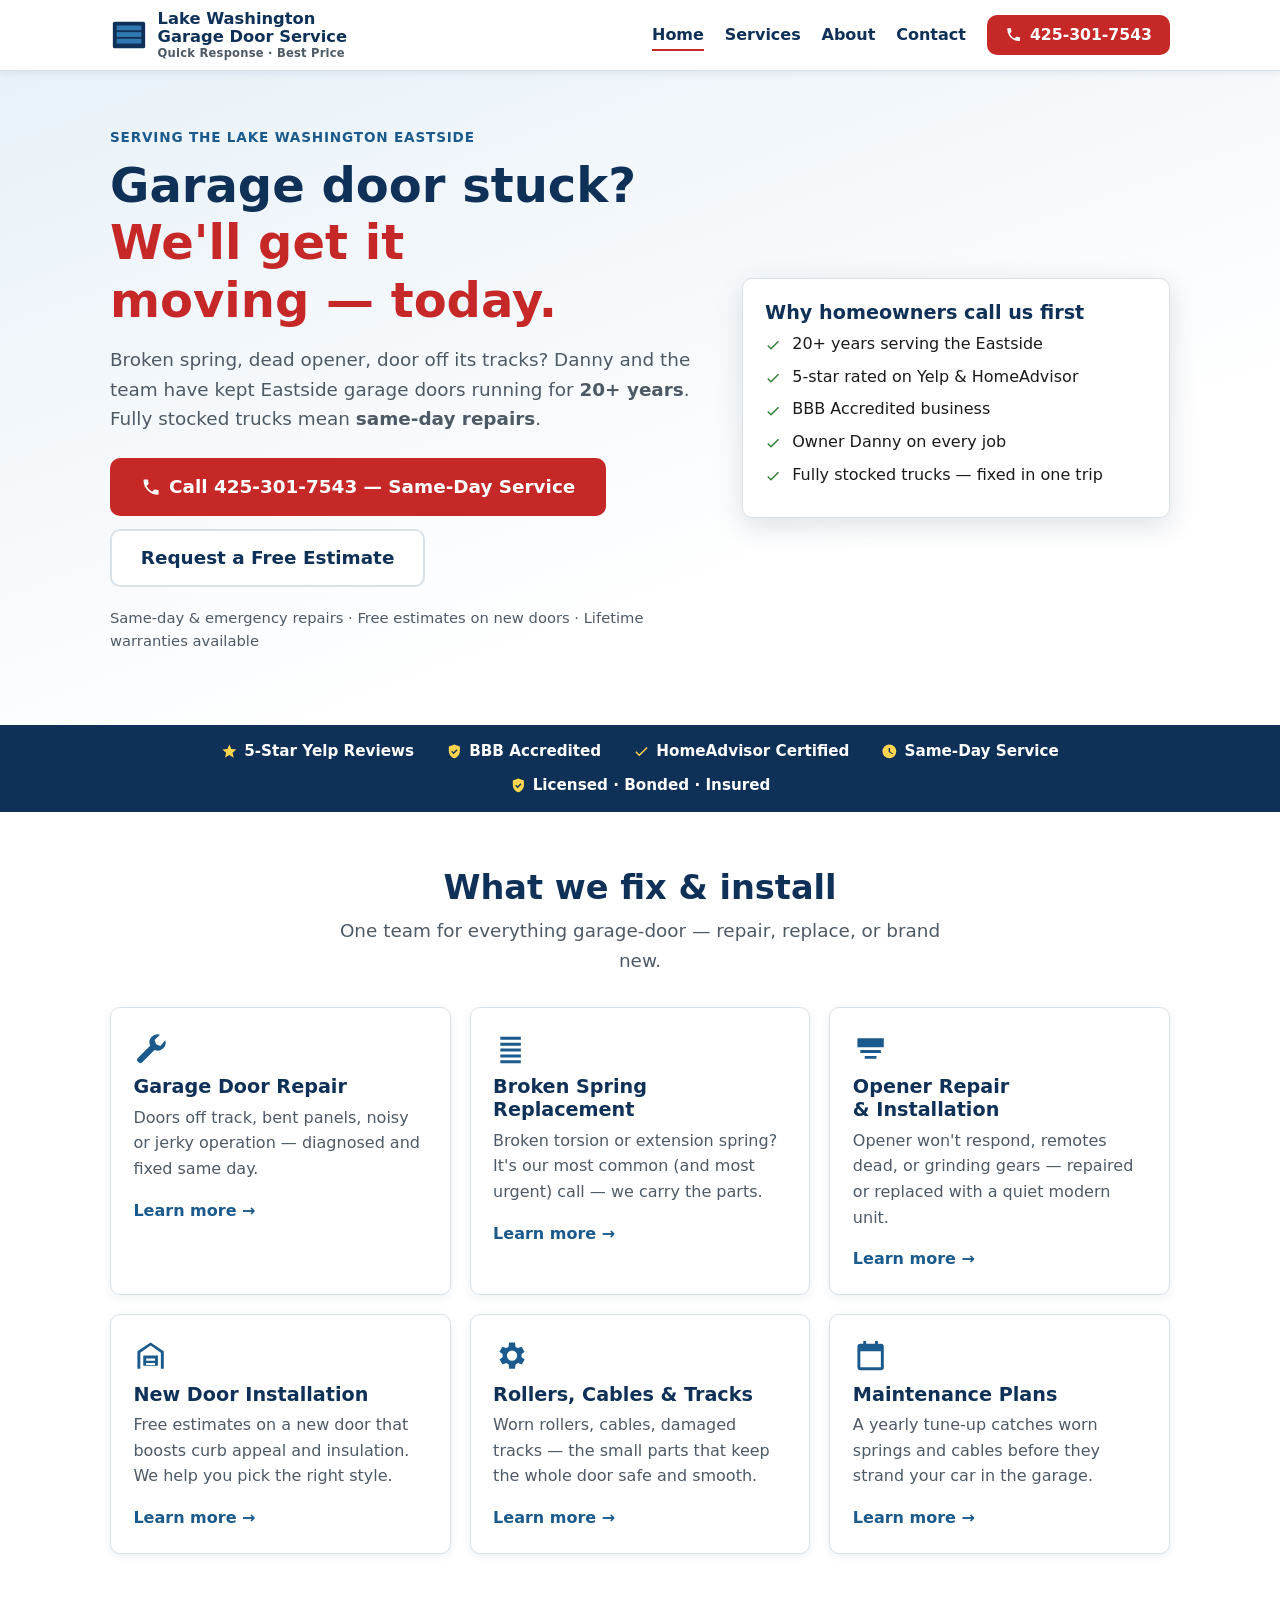
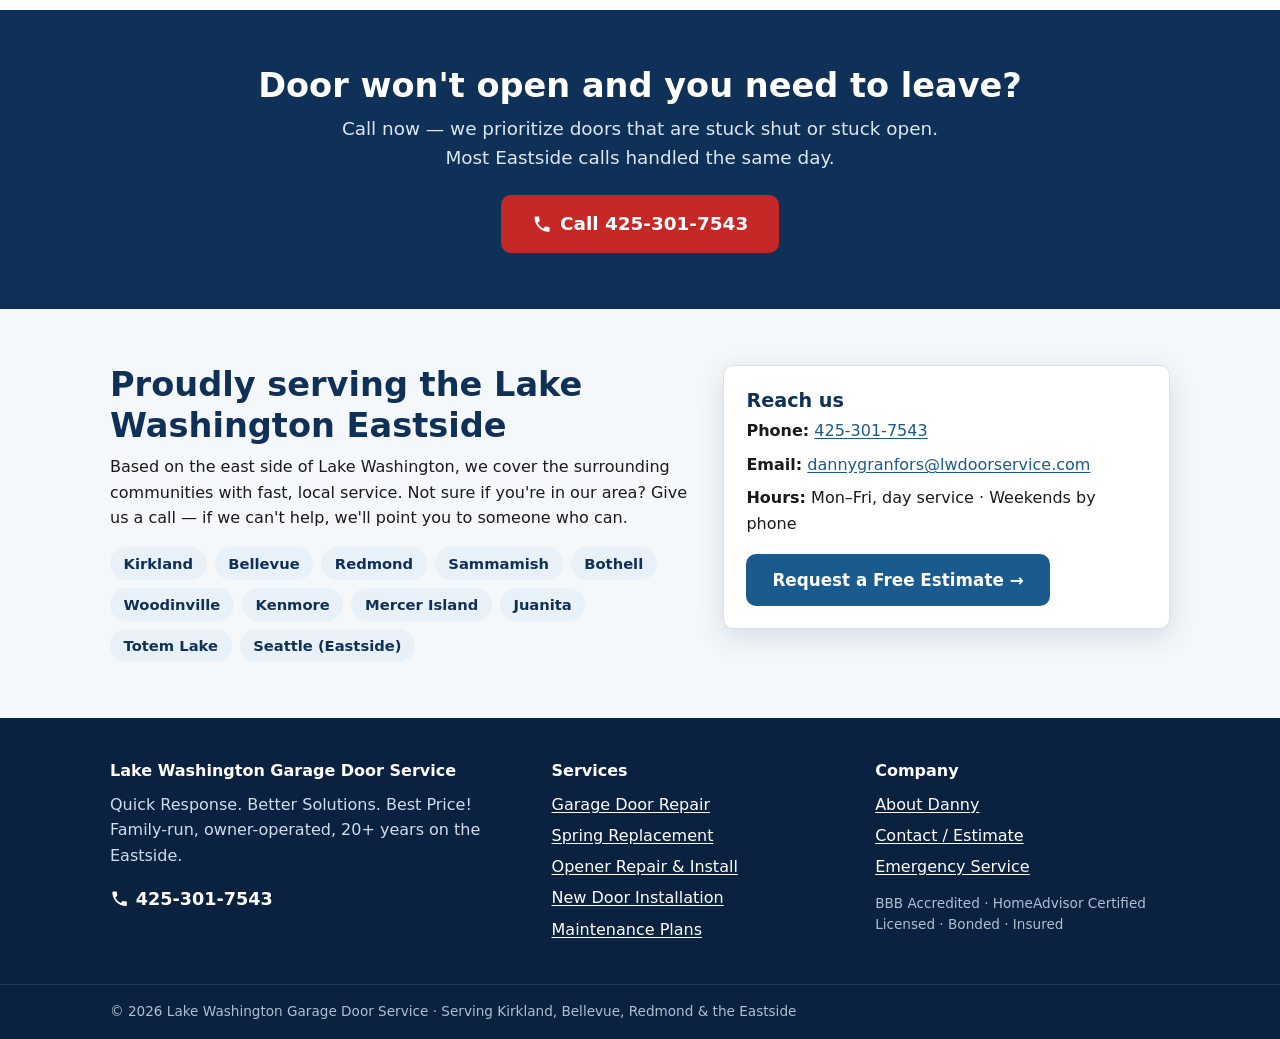
==== index.html @ 91d91abb "Initial site: rebuild of lwdoorservice scaffold on web best practices Co-Authored-By: Claude Sonnet " ====
<!DOCTYPE html>
<html lang="en">
<head>
<meta charset="utf-8">
<meta name="viewport" content="width=device-width, initial-scale=1">
<title>Garage Door Repair &amp; Installation — Eastside WA | Lake Washington Garage Door Service</title>
<meta name="description" content="Same-day garage door repair, spring replacement, opener service and new-door installation across the Lake Washington Eastside. 20+ years, 5-star rated. Call 425-301-7543.">
<link rel="canonical" href="https://lwdoorservice.com/">
<meta property="og:type" content="website">
<meta property="og:site_name" content="Lake Washington Garage Door Service">
<meta property="og:title" content="Garage Door Repair &amp; Installation — Eastside WA | Lake Washington Garage Door Service">
<meta property="og:description" content="Same-day garage door repair, spring replacement, opener service and new-door installation across the Lake Washington Eastside. 20+ years, 5-star rated. Call 425-301-7543.">
<meta property="og:url" content="https://lwdoorservice.com/">
<meta name="theme-color" content="#0f3057">
<link rel="icon" href="favicon.svg" type="image/svg+xml">
<link rel="stylesheet" href="styles.css">
<link rel="stylesheet" href="print.css" media="print">
<script type="application/ld+json">
{
  "@context": "https://schema.org",
  "@type": "GarageDoorService",
  "name": "Lake Washington Garage Door Service",
  "telephone": "+14253017543",
  "email": "dannygranfors@lwdoorservice.com",
  "url": "https://lwdoorservice.com/",
  "image": "https://lwdoorservice.com/og-image.png",
  "priceRange": "$$",
  "slogan": "Quick Response. Better Solutions. Best Price!",
  "areaServed": [{"@type":"City","name":"Kirkland"},{"@type":"City","name":"Bellevue"},{"@type":"City","name":"Redmond"},{"@type":"City","name":"Sammamish"},{"@type":"City","name":"Bothell"},{"@type":"City","name":"Woodinville"},{"@type":"City","name":"Kenmore"},{"@type":"City","name":"Mercer Island"},{"@type":"City","name":"Seattle"}]
}
</script>
</head>
<body>
<a class="skip" href="#main">Skip to content</a>
<header class="site-header">
  <div class="header-inner">
    <a class="brand" href="index.html" aria-label="Lake Washington Garage Door Service — home">
      <svg class="mark" viewBox="0 0 40 40" aria-hidden="true"><rect x="3" y="6" width="34" height="28" rx="2" fill="#0f3057"/><rect x="7" y="10" width="26" height="5" fill="#2f78b0"/><rect x="7" y="17" width="26" height="5" fill="#2f78b0"/><rect x="7" y="24" width="26" height="5" fill="#2f78b0"/></svg>
      <span class="brand-text">Lake Washington<br>Garage Door Service<small>Quick Response · Best Price</small></span>
    </a>
    <button class="nav-toggle" type="button" aria-expanded="false" aria-controls="nav">Menu</button>
    <nav class="nav" id="nav" aria-label="Main">
      <ul>
        <li><a href="index.html" aria-current="page">Home</a></li>
        <li><a href="services.html">Services</a></li>
        <li><a href="about.html">About</a></li>
        <li><a href="contact.html">Contact</a></li>
      </ul>
      <a class="btn btn-emergency header-call" href="tel:+14253017543"><svg class="icon" aria-hidden="true" focusable="false"><use href="icons.svg#phone"/></svg><span>425-301-7543</span></a>
    </nav>
  </div>
</header>
<main id="main">
<section class="hero">
  <div class="wrap hero-grid">
    <div>
      <p class="eyebrow">Serving the Lake Washington Eastside</p>
      <h1>Garage door stuck? <span>We'll get it moving — today.</span></h1>
      <p class="lead">Broken spring, dead opener, door off its tracks? Danny and the team have kept Eastside garage doors running for <strong>20+ years</strong>. Fully stocked trucks mean <strong>same-day repairs</strong>.</p>
      <div class="hero-cta">
        <a class="btn btn-emergency btn-lg" href="tel:+14253017543"><svg class="icon" aria-hidden="true" focusable="false"><use href="icons.svg#phone"/></svg> Call 425-301-7543 — Same-Day Service</a>
        <a class="btn btn-ghost btn-lg" href="contact.html">Request a Free Estimate</a>
      </div>
      <p class="hero-note">Same-day &amp; emergency repairs · Free estimates on new doors · Lifetime warranties available</p>
    </div>
    <aside class="hero-card" aria-labelledby="why">
      <h2 id="why" class="h3">Why homeowners call us first</h2>
      <ul class="checks">
        <li>20+ years serving the Eastside</li>
        <li>5-star rated on Yelp &amp; HomeAdvisor</li>
        <li>BBB Accredited business</li>
        <li>Owner Danny on every job</li>
        <li>Fully stocked trucks — fixed in one trip</li>
      </ul>
    </aside>
  </div>
</section>

<div class="trust">
  <ul class="wrap trust-inner">
    <li><svg class="icon" aria-hidden="true" focusable="false"><use href="icons.svg#star"/></svg> 5-Star Yelp Reviews</li>
    <li><svg class="icon" aria-hidden="true" focusable="false"><use href="icons.svg#shield"/></svg> BBB Accredited</li>
    <li><svg class="icon" aria-hidden="true" focusable="false"><use href="icons.svg#check"/></svg> HomeAdvisor Certified</li>
    <li><svg class="icon" aria-hidden="true" focusable="false"><use href="icons.svg#clock"/></svg> Same-Day Service</li>
    <li><svg class="icon" aria-hidden="true" focusable="false"><use href="icons.svg#shield"/></svg> Licensed · Bonded · Insured</li>
  </ul>
</div>

<section aria-labelledby="svc-h">
  <div class="wrap">
    <div class="section-head center">
      <h2 id="svc-h">What we fix &amp; install</h2>
      <p class="lead">One team for everything garage-door — repair, replace, or brand new.</p>
    </div>
    <ul class="grid grid-3 plain">
      <li class="card">
        <span class="ic-lg"><svg class="icon icon-lg" aria-hidden="true" focusable="false"><use href="icons.svg#wrench"/></svg></span>
        <h3>Garage Door Repair</h3>
        <p>Doors off track, bent panels, noisy or jerky operation — diagnosed and fixed same day.</p>
        <a class="more" href="services.html#repair">Learn more<span class="sr-only"> about Garage Door Repair</span> →</a>
      </li>
      <li class="card">
        <span class="ic-lg"><svg class="icon icon-lg" aria-hidden="true" focusable="false"><use href="icons.svg#spring"/></svg></span>
        <h3>Broken Spring Replacement</h3>
        <p>Broken torsion or extension spring? It's our most common (and most urgent) call — we carry the parts.</p>
        <a class="more" href="services.html#spring">Learn more<span class="sr-only"> about Broken Spring Replacement</span> →</a>
      </li>
      <li class="card">
        <span class="ic-lg"><svg class="icon icon-lg" aria-hidden="true" focusable="false"><use href="icons.svg#opener"/></svg></span>
        <h3>Opener Repair &amp; Installation</h3>
        <p>Opener won't respond, remotes dead, or grinding gears — repaired or replaced with a quiet modern unit.</p>
        <a class="more" href="services.html#opener">Learn more<span class="sr-only"> about Opener Repair and Installation</span> →</a>
      </li>
      <li class="card">
        <span class="ic-lg"><svg class="icon icon-lg" aria-hidden="true" focusable="false"><use href="icons.svg#door"/></svg></span>
        <h3>New Door Installation</h3>
        <p>Free estimates on a new door that boosts curb appeal and insulation. We help you pick the right style.</p>
        <a class="more" href="services.html#install">Learn more<span class="sr-only"> about New Door Installation</span> →</a>
      </li>
      <li class="card">
        <span class="ic-lg"><svg class="icon icon-lg" aria-hidden="true" focusable="false"><use href="icons.svg#gear"/></svg></span>
        <h3>Rollers, Cables &amp; Tracks</h3>
        <p>Worn rollers, cables, damaged tracks — the small parts that keep the whole door safe and smooth.</p>
        <a class="more" href="services.html#parts">Learn more<span class="sr-only"> about Rollers, Cables and Tracks</span> →</a>
      </li>
      <li class="card">
        <span class="ic-lg"><svg class="icon icon-lg" aria-hidden="true" focusable="false"><use href="icons.svg#calendar"/></svg></span>
        <h3>Maintenance Plans</h3>
        <p>A yearly tune-up catches worn springs and cables before they strand your car in the garage.</p>
        <a class="more" href="services.html#maintenance">Learn more<span class="sr-only"> about Maintenance Plans</span> →</a>
      </li>
    </ul>
  </div>
</section>

<section class="cta-band">
  <div class="wrap">
    <h2>Door won't open and you need to leave?</h2>
    <p class="lead">Call now — we prioritize doors that are stuck shut or stuck open. Most Eastside calls handled the same day.</p>
    <a class="btn btn-emergency btn-lg" href="tel:+14253017543"><svg class="icon" aria-hidden="true" focusable="false"><use href="icons.svg#phone"/></svg> Call 425-301-7543</a>
  </div>
</section>

<section class="section-alt" aria-labelledby="area-h">
  <div class="wrap split">
    <div>
      <h2 id="area-h">Proudly serving the Lake Washington Eastside</h2>
      <p>Based on the east side of Lake Washington, we cover the surrounding communities with fast, local service. Not sure if you're in our area? Give us a call — if we can't help, we'll point you to someone who can.</p>
      <ul class="area-list"><li>Kirkland</li><li>Bellevue</li><li>Redmond</li><li>Sammamish</li><li>Bothell</li><li>Woodinville</li><li>Kenmore</li><li>Mercer Island</li><li>Juanita</li><li>Totem Lake</li><li>Seattle (Eastside)</li></ul>
    </div>
    <aside class="hero-card" aria-labelledby="reach">
      <h2 id="reach" class="h3">Reach us</h2>
      <p><strong>Phone:</strong> <a href="tel:+14253017543">425-301-7543</a></p>
      <p><strong>Email:</strong> <a href="mailto:dannygranfors@lwdoorservice.com">dannygranfors@lwdoorservice.com</a></p>
      <p><strong>Hours:</strong> Mon–Fri, day service · Weekends by phone</p>
      <a class="btn btn-primary" href="contact.html">Request a Free Estimate →</a>
    </aside>
  </div>
</section>
</main>
<footer class="site-footer">
  <div class="wrap footer-grid">
    <div>
      <p class="footer-title">Lake Washington Garage Door Service</p>
      <p>Quick Response. Better Solutions. Best Price!<br>Family-run, owner-operated, 20+ years on the Eastside.</p>
      <p><a class="footer-phone" href="tel:+14253017543"><svg class="icon" aria-hidden="true" focusable="false"><use href="icons.svg#phone"/></svg> 425-301-7543</a></p>
    </div>
    <nav aria-label="Services">
      <p class="footer-title">Services</p>
      <ul>
        <li><a href="services.html#repair">Garage Door Repair</a></li>
        <li><a href="services.html#spring">Spring Replacement</a></li>
        <li><a href="services.html#opener">Opener Repair &amp; Install</a></li>
        <li><a href="services.html#install">New Door Installation</a></li>
        <li><a href="services.html#maintenance">Maintenance Plans</a></li>
      </ul>
    </nav>
    <nav aria-label="Company">
      <p class="footer-title">Company</p>
      <ul>
        <li><a href="about.html">About Danny</a></li>
        <li><a href="contact.html">Contact / Estimate</a></li>
        <li><a href="tel:+14253017543">Emergency Service</a></li>
      </ul>
      <p class="fine">BBB Accredited · HomeAdvisor Certified<br>Licensed · Bonded · Insured</p>
    </nav>
  </div>
  <div class="footer-bottom">
    <div class="wrap">© 2026 Lake Washington Garage Door Service · Serving Kirkland, Bellevue, Redmond &amp; the Eastside</div>
  </div>
</footer>
<script src="nav.js" defer></script>
</body>
</html>
---- styles.css ----
/* Lake Washington Garage Door Service — hand-written, mobile-first, no build step.
   Palette contrast checked against WCAG AA. Tokens first; components below. */

:root {
  --navy: #0f3057;
  --blue: #1b5a8c;
  --blue-light: #e8f1f8;
  --red: #c62828;
  --red-dark: #9f1f1f;
  --ink: #1a1a1a;
  --muted: #4d5a66;
  --line: #d9e1e8;
  --bg: #fff;
  --bg-alt: #f4f8fb;
  --radius: 10px;
  --shadow: 0 2px 8px rgb(15 48 87 / .08);
  --shadow-lg: 0 8px 28px rgb(15 48 87 / .14);
  --wrap: 1100px;
  --gap: clamp(1rem, 3vw, 2rem);
}

*, *::before, *::after { box-sizing: border-box; }
* { margin: 0; }
html { scroll-behavior: smooth; scroll-padding-top: 5rem; -webkit-text-size-adjust: 100%; }
@media (prefers-reduced-motion: reduce) { html { scroll-behavior: auto; } * { transition: none !important; } }

body {
  font-family: system-ui, -apple-system, "Segoe UI", Roboto, Helvetica, Arial, sans-serif;
  color: var(--ink); background: var(--bg); line-height: 1.6;
  -webkit-font-smoothing: antialiased; text-rendering: optimizeLegibility;
}
img, svg { max-width: 100%; display: block; }
ul, ol { padding: 0; }

.wrap { max-width: var(--wrap); margin: 0 auto; padding: 0 20px; }
a { color: var(--blue); text-underline-offset: .15em; }
a:hover { color: var(--navy); }
:focus-visible { outline: 3px solid #f4b400; outline-offset: 2px; border-radius: 4px; }

h1, h2, h3 { line-height: 1.2; color: var(--navy); font-weight: 800; text-wrap: balance; }
h1 { font-size: clamp(1.9rem, 5vw, 3rem); }
h2 { font-size: clamp(1.5rem, 4vw, 2.1rem); margin-bottom: .5rem; }
h3, .h3 { font-size: 1.2rem; font-weight: 800; color: var(--navy); line-height: 1.2; margin-bottom: .4rem; }
p { margin-bottom: 1rem; }
section { padding: clamp(2.5rem, 6vw, 3.5rem) 0; }
.section-alt { background: var(--bg-alt); }
.center { text-align: center; }
.lead { font-size: 1.15rem; color: var(--muted); max-width: 40rem; }
.center .lead, .cta-band .lead { margin-inline: auto; }
.section-head { margin-bottom: 2rem; }
.fine { font-size: .85rem; color: var(--muted); }
.sr-only { position: absolute; width: 1px; height: 1px; overflow: hidden; clip: rect(0 0 0 0); white-space: nowrap; }
.skip { position: absolute; left: -999px; top: 0; background: var(--navy); color: #fff; padding: .7rem 1rem; z-index: 100; }
.skip:focus { left: 0; }

.icon { width: 1.1em; height: 1.1em; fill: currentColor; flex: none; }
.icon-h { display: inline-block; vertical-align: -.12em; margin-right: .4em; color: var(--blue); }
.icon-lg { width: 2.2rem; height: 2.2rem; color: var(--blue); }
.icon-xl { width: 4rem; height: 4rem; margin-inline: auto; color: #2e7d32; }
.ic-lg { display: block; margin-bottom: .6rem; }

/* Buttons */
.btn {
  display: inline-flex; align-items: center; justify-content: center; gap: .5rem;
  padding: .85rem 1.5rem; border-radius: var(--radius); border: 2px solid transparent;
  font: inherit; font-weight: 700; font-size: 1.05rem; line-height: 1.2; cursor: pointer;
  text-decoration: none; transition: transform .08s, box-shadow .15s, background-color .15s;
}
.btn:hover { transform: translateY(-1px); box-shadow: var(--shadow-lg); }
.btn-emergency { background: var(--red); color: #fff; }
.btn-emergency:hover { background: var(--red-dark); color: #fff; }
.btn-primary { background: var(--blue); color: #fff; }
.btn-primary:hover { background: var(--navy); color: #fff; }
.btn-ghost { background: #fff; color: var(--navy); border-color: var(--line); }
.btn-ghost:hover { border-color: var(--blue); color: var(--blue); }
.btn-lg { padding: 1rem 1.8rem; font-size: 1.15rem; }
.btn-block { width: 100%; }

/* Header */
.site-header { position: sticky; top: 0; z-index: 50; background: #fff; border-bottom: 1px solid var(--line); box-shadow: var(--shadow); }
.header-inner { display: flex; align-items: center; justify-content: space-between; gap: 1rem; padding: .6rem 20px; max-width: var(--wrap); margin: 0 auto; flex-wrap: wrap; }
.brand { display: flex; align-items: center; gap: .6rem; font-weight: 800; color: var(--navy); font-size: 1.02rem; line-height: 1.15; text-decoration: none; }
.brand .mark { width: 38px; height: 38px; flex: none; }
.brand small { display: block; font-size: .72rem; color: var(--muted); font-weight: 600; letter-spacing: .02em; }
.nav { display: flex; align-items: center; gap: 1.3rem; }
.nav ul { display: flex; gap: 1.3rem; list-style: none; }
.nav li a { color: var(--navy); font-weight: 600; text-decoration: none; padding: .3rem 0; border-bottom: 2px solid transparent; }
.nav li a:hover, .nav li a[aria-current="page"] { border-bottom-color: var(--red); }
.header-call { padding: .55rem 1rem; font-size: .98rem; }
.nav-toggle { display: none; }

@media (max-width: 820px) {
  .nav { width: 100%; flex-direction: column; align-items: stretch; gap: .6rem; padding-bottom: .8rem; }
  .nav ul { flex-direction: column; gap: 0; }
  .nav li a { display: block; padding: .7rem 0; border-bottom: 1px solid var(--line); }
  .js .nav-toggle { display: inline-block; background: #fff; border: 2px solid var(--line); border-radius: 8px; padding: .5rem .9rem; font: inherit; font-weight: 700; color: var(--navy); cursor: pointer; }
  .js .nav { display: none; }
  .js .nav.open { display: flex; }
}

/* Hero */
.hero { background: linear-gradient(160deg, var(--blue-light), #fff 70%); }
.hero-grid { display: grid; gap: var(--gap); align-items: center; }
@media (min-width: 860px) { .hero-grid { grid-template-columns: 1.4fr 1fr; } }
.eyebrow { color: var(--blue); font-weight: 700; text-transform: uppercase; letter-spacing: .06em; font-size: .85rem; margin-bottom: .5rem; }
.hero h1 span { display: block; color: var(--red); }
.hero .lead { margin: 1rem 0 1.5rem; }
.hero-cta { display: flex; flex-wrap: wrap; gap: .8rem; }
.hero-note { margin-top: 1.2rem; font-size: .92rem; color: var(--muted); }
.hero-card { background: #fff; border: 1px solid var(--line); border-radius: var(--radius); padding: 1.4rem; box-shadow: var(--shadow-lg); }
.hero-card p { margin-bottom: .5rem; }
.hero-card .btn { margin-top: .6rem; }
.checks, .ticks { list-style: none; }
.checks li, .ticks li { position: relative; padding-left: 1.7rem; margin-bottom: .45rem; }
.checks li::before, .ticks li::before { content: ""; position: absolute; left: 0; top: .4em; width: 1em; height: 1em; background: #2e7d32; -webkit-mask: url("data:image/svg+xml,%3Csvg xmlns='http://www.w3.org/2000/svg' viewBox='0 0 24 24'%3E%3Cpath d='M9 16.2 4.8 12l-1.4 1.4L9 19 21 7l-1.4-1.4z'/%3E%3C/svg%3E") center/contain no-repeat; mask: url("data:image/svg+xml,%3Csvg xmlns='http://www.w3.org/2000/svg' viewBox='0 0 24 24'%3E%3Cpath d='M9 16.2 4.8 12l-1.4 1.4L9 19 21 7l-1.4-1.4z'/%3E%3C/svg%3E") center/contain no-repeat; }

/* Trust strip */
.trust { background: var(--navy); color: #fff; }
.trust-inner { list-style: none; display: flex; flex-wrap: wrap; justify-content: center; gap: .6rem 2rem; padding-block: .9rem; font-weight: 600; font-size: .95rem; }
.trust-inner li { display: inline-flex; align-items: center; gap: .4rem; }
.trust .icon { color: #ffd54f; }

/* Grids & cards */
.plain { list-style: none; }
.grid { display: grid; gap: 1.2rem; }
@media (min-width: 640px) { .grid-3 { grid-template-columns: repeat(2, 1fr); } }
@media (min-width: 960px) { .grid-3 { grid-template-columns: repeat(3, 1fr); } }
.card { background: #fff; border: 1px solid var(--line); border-radius: var(--radius); padding: 1.4rem; box-shadow: var(--shadow); }
.card p { color: var(--muted); }
.card .more { font-weight: 700; text-decoration: none; }
.card .more:hover { text-decoration: underline; }
.stack { margin-bottom: 1rem; }
.big-phone { font-size: 1.6rem; font-weight: 800; margin: .2rem 0 .6rem; }
.split { display: grid; gap: var(--gap); }
@media (min-width: 860px) { .split { grid-template-columns: 1.3fr 1fr; align-items: start; } }

.cta-band { background: var(--navy); color: #fff; text-align: center; }
.cta-band h2 { color: #fff; }
.cta-band .lead { color: #dbe7f3; margin-bottom: 1.4rem; }

.area-list { list-style: none; display: flex; flex-wrap: wrap; gap: .5rem; margin-top: 1rem; }
.area-list.center { justify-content: center; }
.area-list li { background: var(--blue-light); color: var(--navy); border-radius: 999px; padding: .3rem .85rem; font-weight: 600; font-size: .92rem; }

/* Inner pages */
.page-head { background: var(--bg-alt); border-bottom: 1px solid var(--line); padding: 2rem 0; }
.breadcrumb { font-size: .9rem; color: var(--muted); margin-bottom: .6rem; }
.svc-block { padding: 2rem 0; border-bottom: 1px solid var(--line); }
.svc-block:first-child { padding-top: 0; }
.svc-block:last-child { border-bottom: 0; }
.svc-block .card { background: var(--bg-alt); }
.svc-block .card .btn { margin-top: .4rem; }
.thanks { padding-block: 5rem; }
.thanks p { margin-top: 1rem; }

/* Form */
.form-card { background: #fff; border: 1px solid var(--line); border-radius: var(--radius); padding: 1.4rem; box-shadow: var(--shadow-lg); }
.field { margin-bottom: 1rem; }
.field label { display: block; font-weight: 700; margin-bottom: .3rem; color: var(--navy); }
.field input, .field select, .field textarea { width: 100%; padding: .75rem .85rem; border: 2px solid var(--line); border-radius: 8px; font: inherit; font-size: 1rem; background: #fff; color: var(--ink); }
.field input:focus, .field select:focus, .field textarea:focus { border-color: var(--blue); outline: none; box-shadow: 0 0 0 3px rgb(27 90 140 / .25); }
.field input:user-invalid { border-color: var(--red); }
.hp { position: absolute; left: -9999px; }
.form-card .fine { margin: .8rem 0 0; text-align: center; }

/* Footer */
.site-footer { background: #0a2240; color: #cfdceb; padding-top: 2.5rem; }
.site-footer a { color: #fff; }
.footer-grid { display: grid; gap: 1.8rem; }
@media (min-width: 760px) { .footer-grid { grid-template-columns: 1.4fr 1fr 1fr; } }
.footer-title { color: #fff; font-weight: 800; margin-bottom: .5rem; }
.site-footer ul { list-style: none; }
.site-footer li { margin-bottom: .35rem; }
.site-footer .fine { color: #aebfd1; margin-top: .8rem; }
.footer-phone { display: inline-flex; align-items: center; gap: .4rem; font-weight: 800; font-size: 1.1rem; text-decoration: none; }
.footer-bottom { border-top: 1px solid #1d3a5f; margin-top: 2rem; padding: 1rem 0; font-size: .85rem; color: #aebfd1; }
.split > *, .grid > *, .hero-grid > * { min-width: 0; }
---- print.css ----
.site-header, .nav, .cta-band, .trust, .form-card, .skip, .btn, .site-footer nav { display: none !important; }
body { color: #000; background: #fff; font-size: 11pt; }
a { color: #000; text-decoration: none; }
a[href^="tel:"]::after, a[href^="mailto:"]::after { content: " (" attr(href) ")"; font-size: .85em; }
section { padding: 1rem 0; }
.card, .hero-card { box-shadow: none; border: 1px solid #999; break-inside: avoid; }
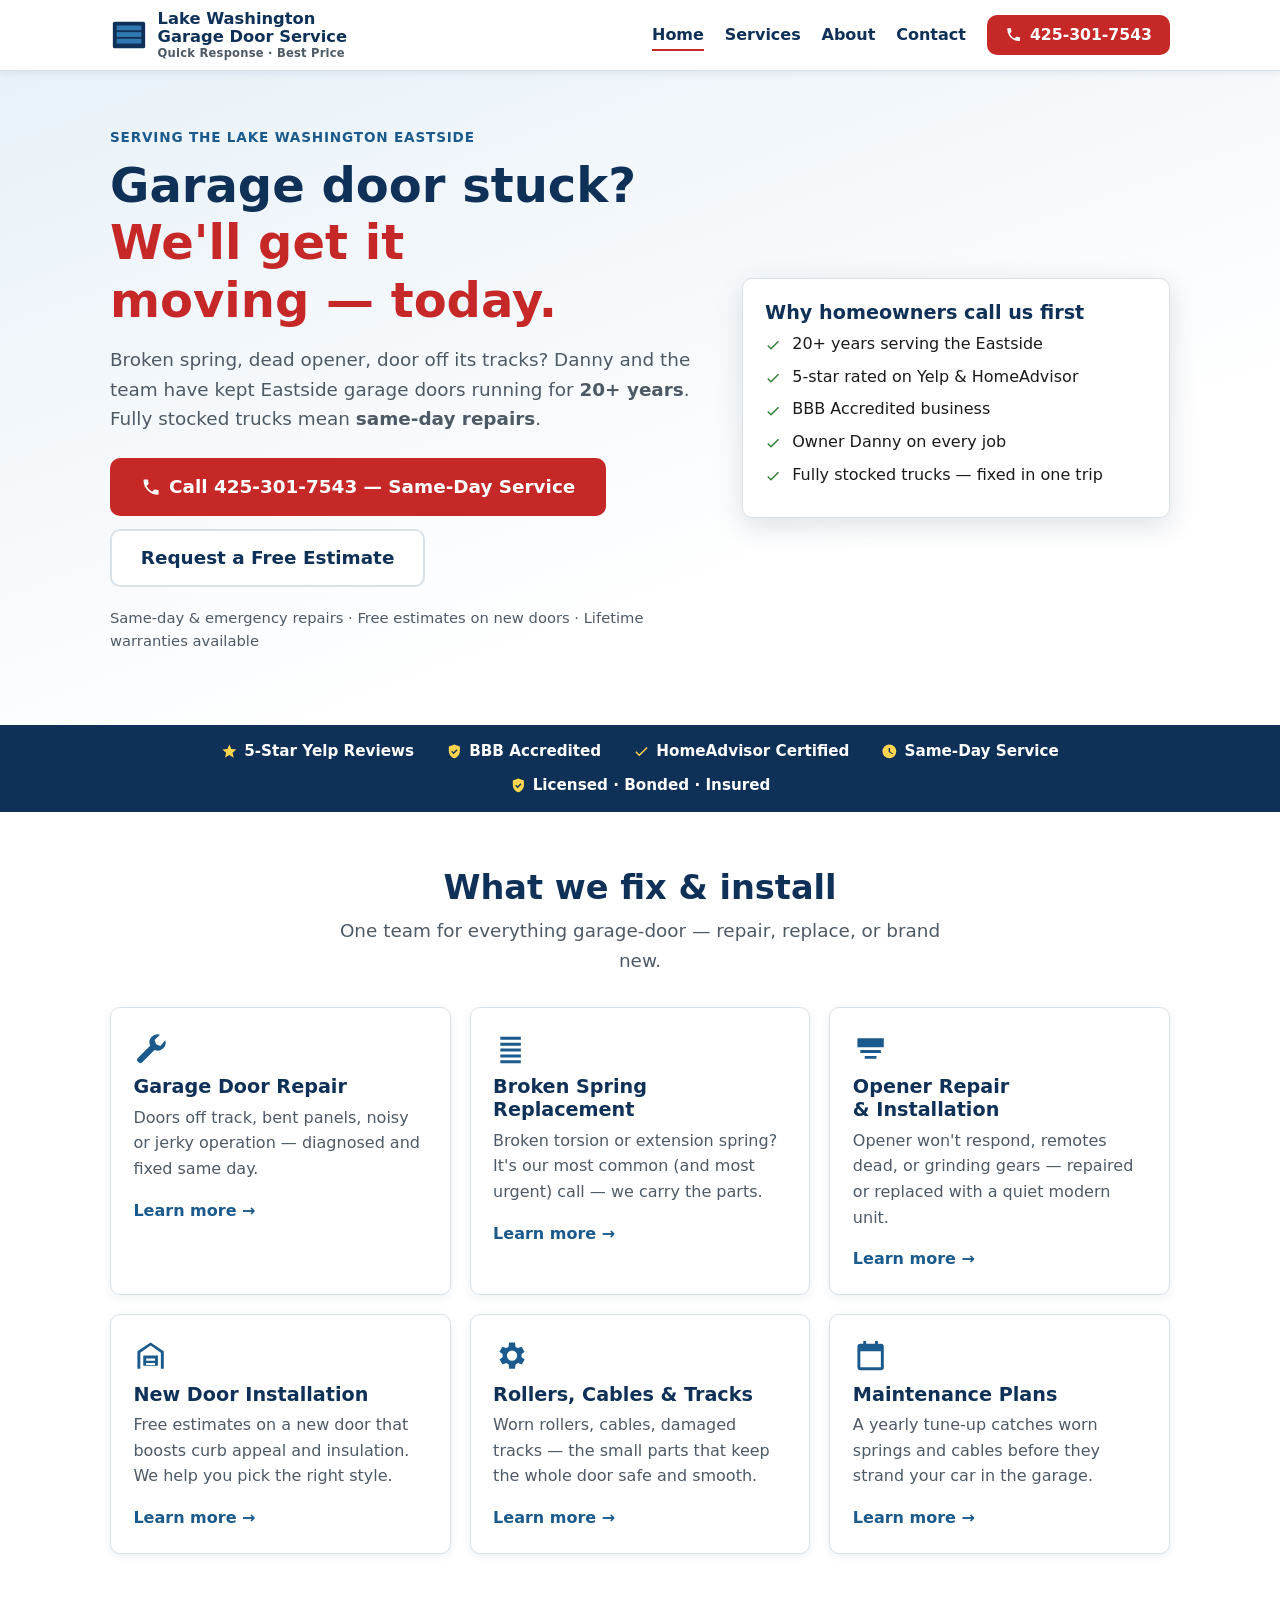
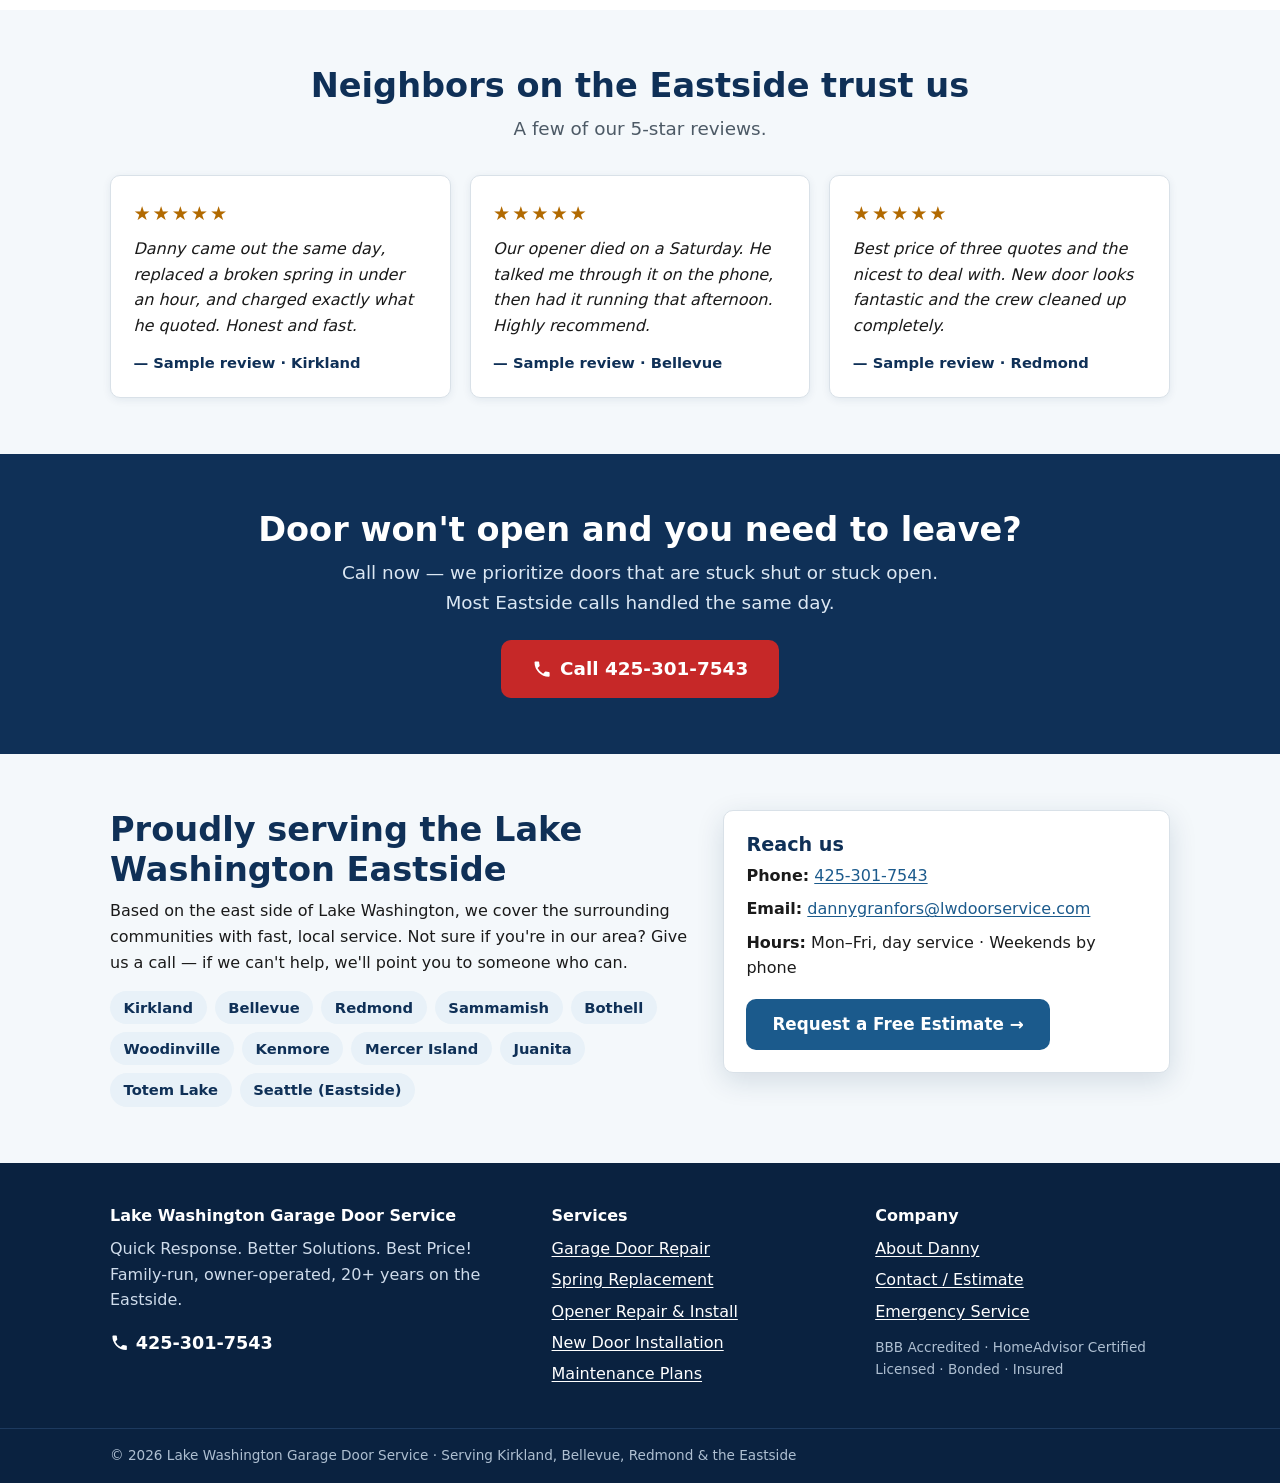
==== commit 7c92a984: "Restore sample reviews section for design stage; README note" ====
--- a/index.html
+++ b/index.html
@@ -133,6 +133,32 @@
   </div>
 </section>
 
+<section class="section-alt" aria-labelledby="rev-h">
+  <div class="wrap">
+    <div class="section-head center">
+      <h2 id="rev-h">Neighbors on the Eastside trust us</h2>
+      <p class="lead">A few of our 5-star reviews.</p>
+    </div>
+    <ul class="grid grid-3 plain">
+      <li class="review">
+        <p class="stars" role="img" aria-label="5 out of 5 stars">★★★★★</p>
+        <blockquote><p>Danny came out the same day, replaced a broken spring in under an hour, and charged exactly what he quoted. Honest and fast.</p></blockquote>
+        <p class="who">— Sample review · Kirkland</p>
+      </li>
+      <li class="review">
+        <p class="stars" role="img" aria-label="5 out of 5 stars">★★★★★</p>
+        <blockquote><p>Our opener died on a Saturday. He talked me through it on the phone, then had it running that afternoon. Highly recommend.</p></blockquote>
+        <p class="who">— Sample review · Bellevue</p>
+      </li>
+      <li class="review">
+        <p class="stars" role="img" aria-label="5 out of 5 stars">★★★★★</p>
+        <blockquote><p>Best price of three quotes and the nicest to deal with. New door looks fantastic and the crew cleaned up completely.</p></blockquote>
+        <p class="who">— Sample review · Redmond</p>
+      </li>
+    </ul>
+  </div>
+</section>
+
 <section class="cta-band">
   <div class="wrap">
     <h2>Door won't open and you need to leave?</h2>
--- a/styles.css
+++ b/styles.css
@@ -175,3 +175,10 @@
 .footer-phone { display: inline-flex; align-items: center; gap: .4rem; font-weight: 800; font-size: 1.1rem; text-decoration: none; }
 .footer-bottom { border-top: 1px solid #1d3a5f; margin-top: 2rem; padding: 1rem 0; font-size: .85rem; color: #aebfd1; }
 .split > *, .grid > *, .hero-grid > * { min-width: 0; }
+
+/* ---------- Reviews (sample content during design stage) ---------- */
+.review { background: #fff; border: 1px solid var(--line); border-radius: var(--radius); padding: 1.4rem; box-shadow: var(--shadow); }
+.review .stars { color: #b26a00; letter-spacing: .1em; font-size: 1.2rem; margin: 0 0 .4rem; }
+.review blockquote { margin: 0; }
+.review blockquote p { font-style: italic; margin: 0 0 .8rem; }
+.review .who { font-weight: 700; color: var(--navy); font-size: .92rem; margin: 0; }
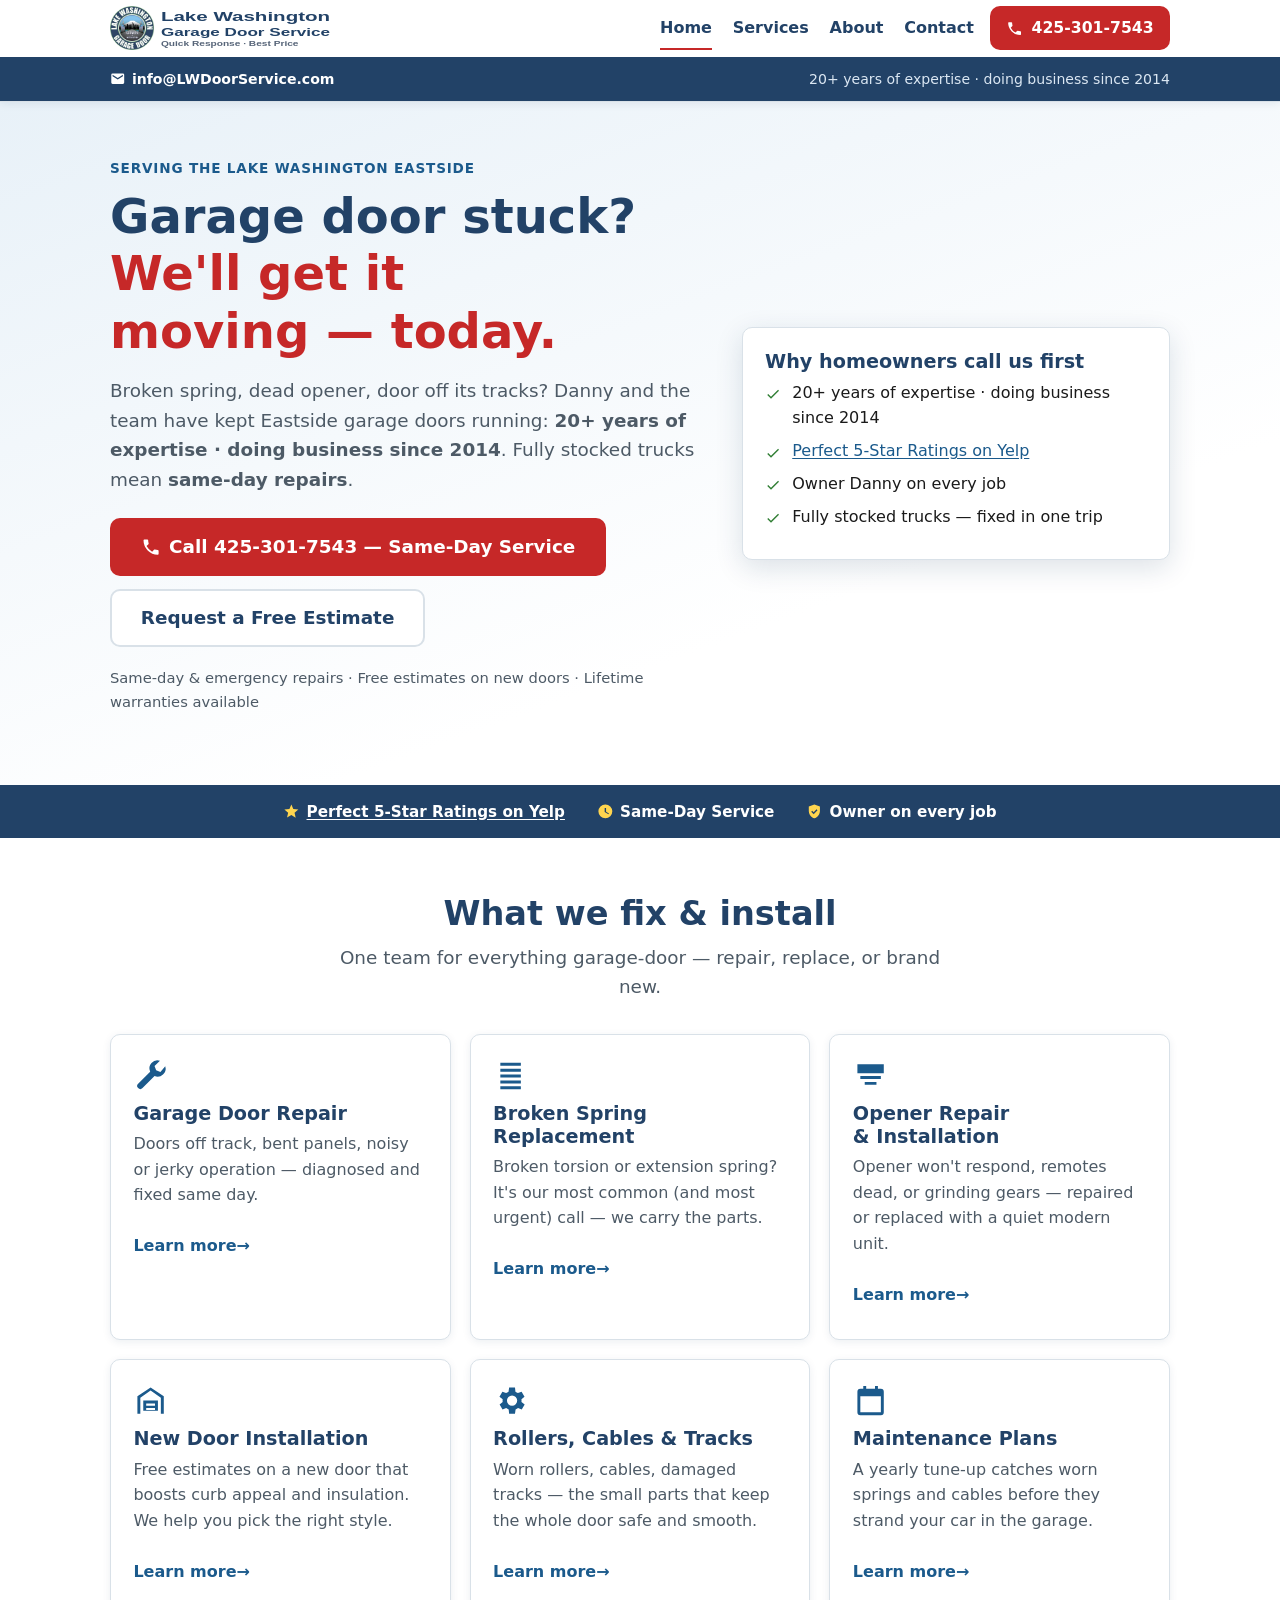
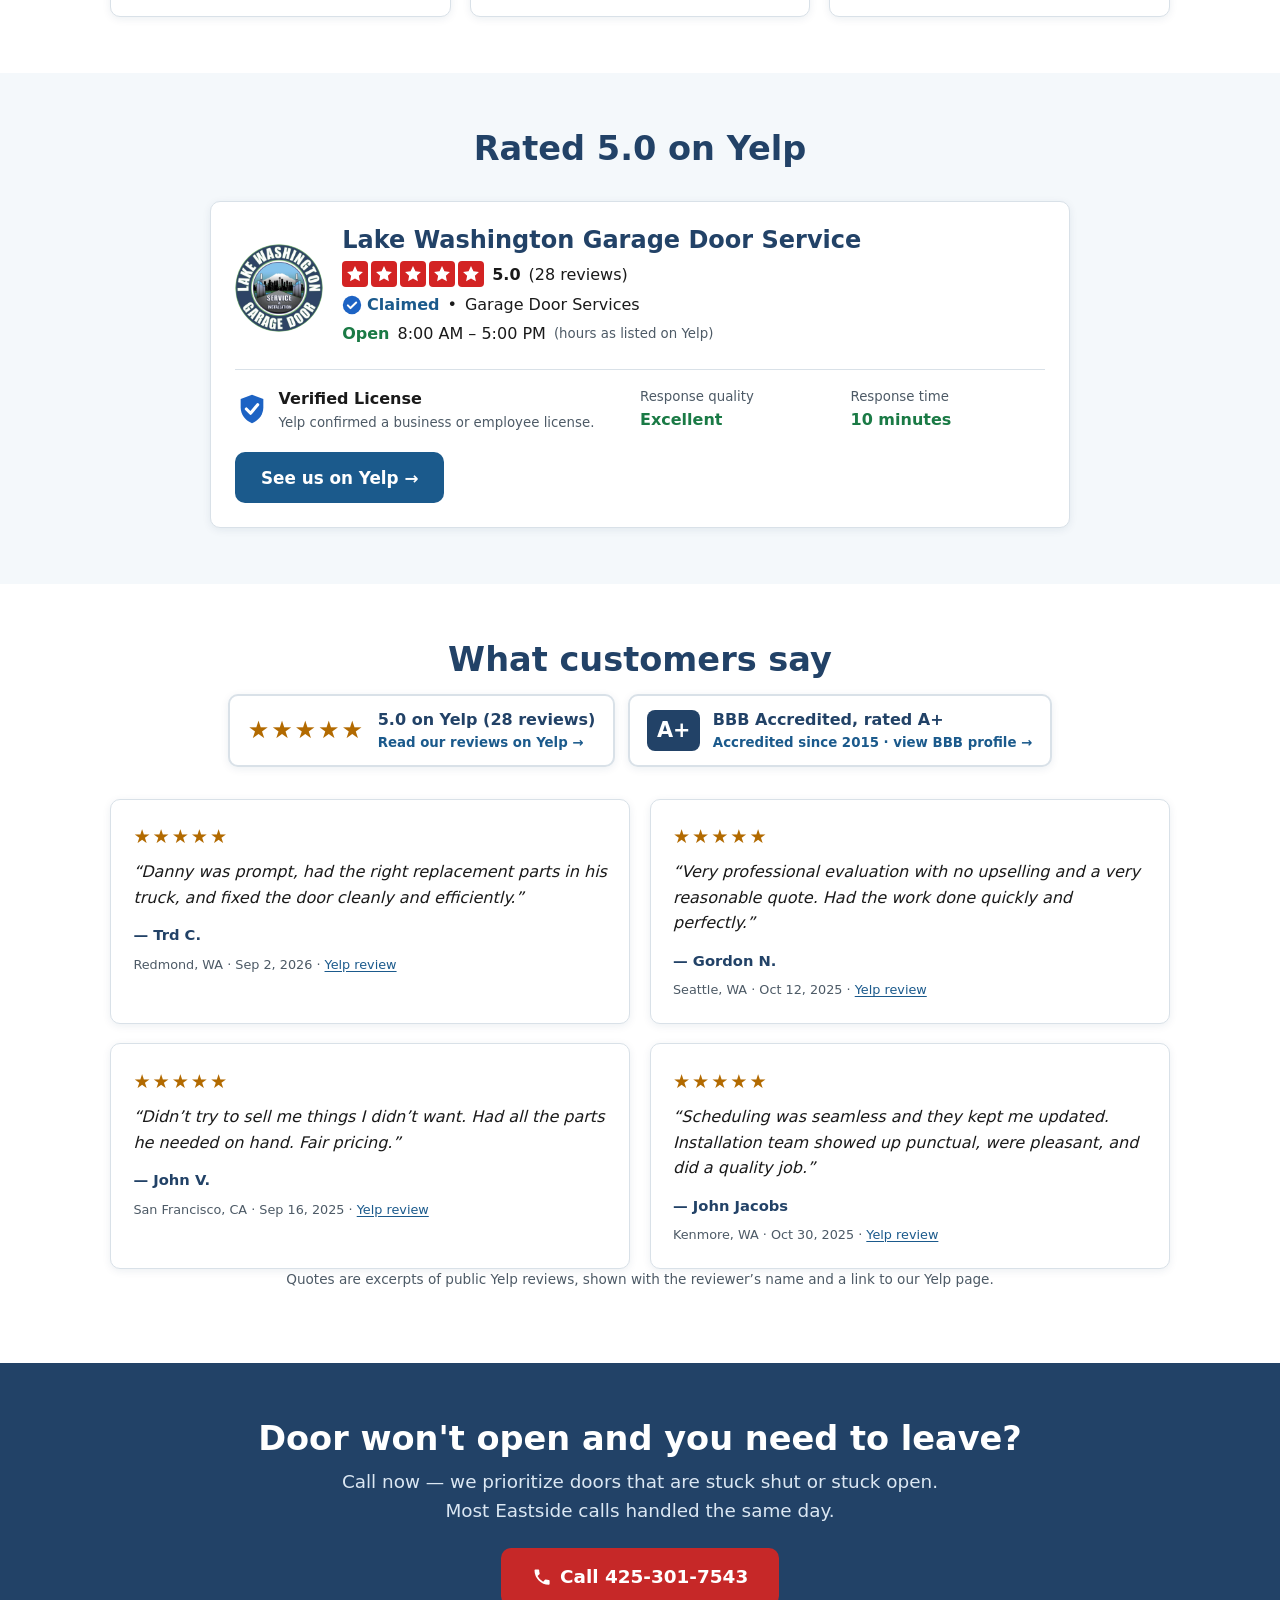
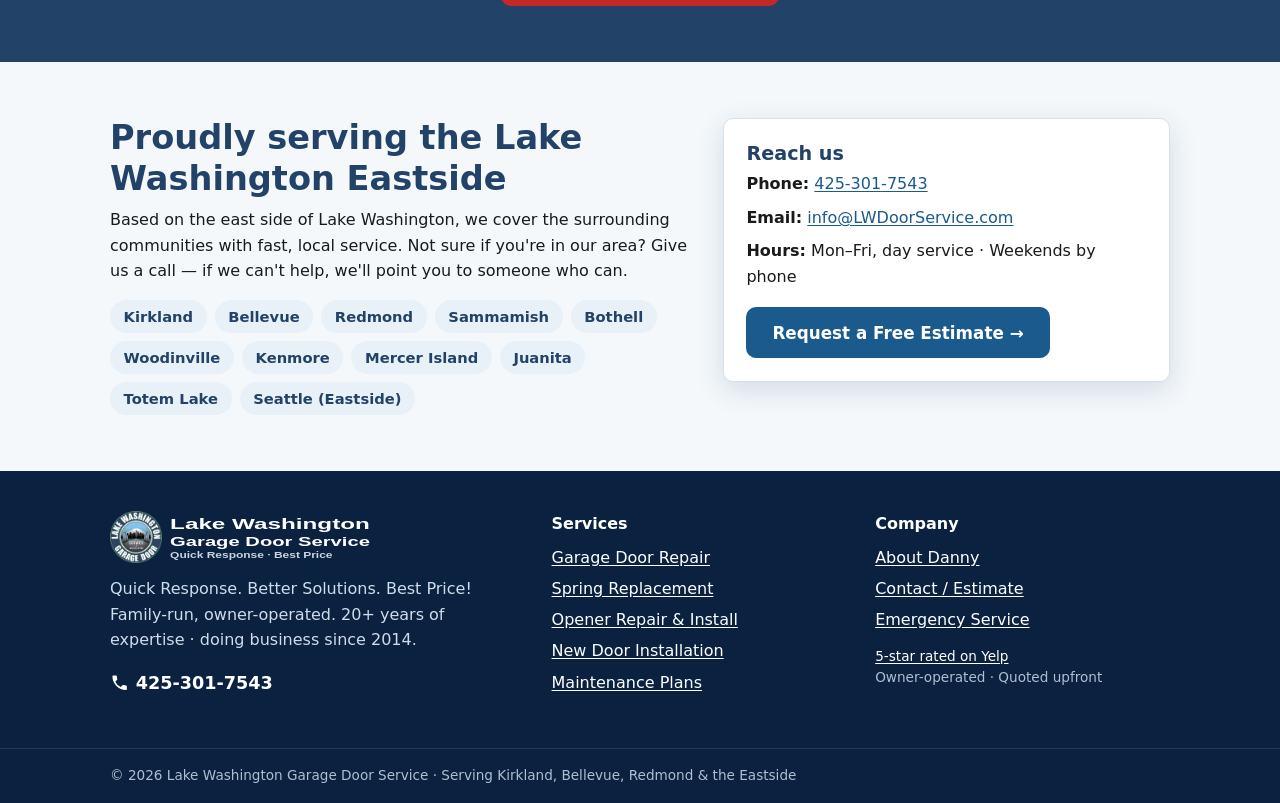
==== commit 658e948a: "Publish site v3 (Yelp section, BBB, real quotes, new badge logo); dev robots disallow Co-Authored-By" ====
--- a/index.html
+++ b/index.html
@@ -4,15 +4,17 @@
 <meta charset="utf-8">
 <meta name="viewport" content="width=device-width, initial-scale=1">
 <title>Garage Door Repair &amp; Installation — Eastside WA | Lake Washington Garage Door Service</title>
-<meta name="description" content="Same-day garage door repair, spring replacement, opener service and new-door installation across the Lake Washington Eastside. 20+ years, 5-star rated. Call 425-301-7543.">
+<meta name="description" content="Same-day garage door repair, spring replacement, opener service and new-door installation across the Lake Washington Eastside. 20+ years of expertise, doing business since 2014. 5-star rated on Yelp. Call 425-301-7543.">
 <link rel="canonical" href="https://lwdoorservice.com/">
 <meta property="og:type" content="website">
 <meta property="og:site_name" content="Lake Washington Garage Door Service">
 <meta property="og:title" content="Garage Door Repair &amp; Installation — Eastside WA | Lake Washington Garage Door Service">
-<meta property="og:description" content="Same-day garage door repair, spring replacement, opener service and new-door installation across the Lake Washington Eastside. 20+ years, 5-star rated. Call 425-301-7543.">
+<meta property="og:description" content="Same-day garage door repair, spring replacement, opener service and new-door installation across the Lake Washington Eastside. 20+ years of expertise, doing business since 2014. 5-star rated on Yelp. Call 425-301-7543.">
 <meta property="og:url" content="https://lwdoorservice.com/">
-<meta name="theme-color" content="#0f3057">
-<link rel="icon" href="favicon.svg" type="image/svg+xml">
+<meta name="theme-color" content="#224267">
+<link rel="icon" href="favicon.ico" sizes="any">
+<link rel="icon" href="favicon.png" type="image/png" sizes="64x64">
+<link rel="apple-touch-icon" href="apple-touch-icon.png">
 <link rel="stylesheet" href="styles.css">
 <link rel="stylesheet" href="print.css" media="print">
 <script type="application/ld+json">
@@ -21,7 +23,7 @@
   "@type": "GarageDoorService",
   "name": "Lake Washington Garage Door Service",
   "telephone": "+14253017543",
-  "email": "dannygranfors@lwdoorservice.com",
+  "email": "info@LWDoorService.com",
   "url": "https://lwdoorservice.com/",
   "image": "https://lwdoorservice.com/og-image.png",
   "priceRange": "$$",
@@ -34,11 +36,9 @@
 <a class="skip" href="#main">Skip to content</a>
 <header class="site-header">
   <div class="header-inner">
-    <a class="brand" href="index.html" aria-label="Lake Washington Garage Door Service — home">
-      <svg class="mark" viewBox="0 0 40 40" aria-hidden="true"><rect x="3" y="6" width="34" height="28" rx="2" fill="#0f3057"/><rect x="7" y="10" width="26" height="5" fill="#2f78b0"/><rect x="7" y="17" width="26" height="5" fill="#2f78b0"/><rect x="7" y="24" width="26" height="5" fill="#2f78b0"/></svg>
-      <span class="brand-text">Lake Washington<br>Garage Door Service<small>Quick Response · Best Price</small></span>
-    </a>
-    <button class="nav-toggle" type="button" aria-expanded="false" aria-controls="nav">Menu</button>
+    <a class="brand" href="index.html" aria-label="Lake Washington Garage Door Service — home"><img src="logos/logo.svg" alt="Lake Washington Garage Door Service" width="330" height="64"></a>
+    <a class="btn btn-emergency header-call" href="tel:+14253017543" aria-label="Call 425-301-7543"><svg class="icon" aria-hidden="true" focusable="false"><use href="icons.svg#phone"/></svg><span class="call-num">425-301-7543</span><span class="call-word">Call</span></a>
+    <button class="nav-toggle" type="button" aria-expanded="false" aria-controls="nav"><span>Menu</span></button>
     <nav class="nav" id="nav" aria-label="Main">
       <ul>
         <li><a href="index.html" aria-current="page">Home</a></li>
@@ -46,9 +46,9 @@
         <li><a href="about.html">About</a></li>
         <li><a href="contact.html">Contact</a></li>
       </ul>
-      <a class="btn btn-emergency header-call" href="tel:+14253017543"><svg class="icon" aria-hidden="true" focusable="false"><use href="icons.svg#phone"/></svg><span>425-301-7543</span></a>
     </nav>
   </div>
+  <div class="topstrip"><div class="strip-inner"><a class="strip-mail" href="mailto:info@LWDoorService.com"><svg class="icon" aria-hidden="true" focusable="false"><use href="icons.svg#mail"/></svg>info@LWDoorService.com</a><span class="strip-years">20+ years of expertise · doing business since 2014</span></div></div>
 </header>
 <main id="main">
 <section class="hero">
@@ -56,7 +56,7 @@
     <div>
       <p class="eyebrow">Serving the Lake Washington Eastside</p>
       <h1>Garage door stuck? <span>We'll get it moving — today.</span></h1>
-      <p class="lead">Broken spring, dead opener, door off its tracks? Danny and the team have kept Eastside garage doors running for <strong>20+ years</strong>. Fully stocked trucks mean <strong>same-day repairs</strong>.</p>
+      <p class="lead">Broken spring, dead opener, door off its tracks? Danny and the team have kept Eastside garage doors running: <strong>20+ years of expertise · doing business since 2014</strong>. Fully stocked trucks mean <strong>same-day repairs</strong>.</p>
       <div class="hero-cta">
         <a class="btn btn-emergency btn-lg" href="tel:+14253017543"><svg class="icon" aria-hidden="true" focusable="false"><use href="icons.svg#phone"/></svg> Call 425-301-7543 — Same-Day Service</a>
         <a class="btn btn-ghost btn-lg" href="contact.html">Request a Free Estimate</a>
@@ -66,9 +66,8 @@
     <aside class="hero-card" aria-labelledby="why">
       <h2 id="why" class="h3">Why homeowners call us first</h2>
       <ul class="checks">
-        <li>20+ years serving the Eastside</li>
-        <li>5-star rated on Yelp &amp; HomeAdvisor</li>
-        <li>BBB Accredited business</li>
+        <li>20+ years of expertise · doing business since 2014</li>
+        <li><a href="https://www.yelp.com/biz/lake-washington-garage-door-service-kirkland-2" rel="noopener">Perfect 5-Star Ratings on Yelp</a></li>
         <li>Owner Danny on every job</li>
         <li>Fully stocked trucks — fixed in one trip</li>
       </ul>
@@ -78,11 +77,9 @@
 
 <div class="trust">
   <ul class="wrap trust-inner">
-    <li><svg class="icon" aria-hidden="true" focusable="false"><use href="icons.svg#star"/></svg> 5-Star Yelp Reviews</li>
-    <li><svg class="icon" aria-hidden="true" focusable="false"><use href="icons.svg#shield"/></svg> BBB Accredited</li>
-    <li><svg class="icon" aria-hidden="true" focusable="false"><use href="icons.svg#check"/></svg> HomeAdvisor Certified</li>
+    <li><svg class="icon" aria-hidden="true" focusable="false"><use href="icons.svg#star"/></svg> <a href="https://www.yelp.com/biz/lake-washington-garage-door-service-kirkland-2" rel="noopener">Perfect 5-Star Ratings on Yelp</a></li>
     <li><svg class="icon" aria-hidden="true" focusable="false"><use href="icons.svg#clock"/></svg> Same-Day Service</li>
-    <li><svg class="icon" aria-hidden="true" focusable="false"><use href="icons.svg#shield"/></svg> Licensed · Bonded · Insured</li>
+    <li><svg class="icon" aria-hidden="true" focusable="false"><use href="icons.svg#shield"/></svg> Owner on every job</li>
   </ul>
 </div>
 
@@ -133,29 +130,63 @@
   </div>
 </section>
 
-<section class="section-alt" aria-labelledby="rev-h">
+<section class="section-alt" aria-labelledby="yelp-h">
+  <div class="wrap">
+    <div class="section-head center"><h2 id="yelp-h">Rated 5.0 on Yelp</h2></div>
+    <article class="yelp-card" aria-label="Lake Washington Garage Door Service on Yelp">
+      <div class="yc-main">
+        <img class="yc-badge" src="logos/badge.png" alt="Lake Washington Garage Door Service badge" width="88" height="88">
+        <div>
+          <h3 class="yc-name">Lake Washington Garage Door Service</h3>
+          <p class="yc-rating"><span class="yc-stars" role="img" aria-label="5 out of 5 stars"><svg class="ystar" viewBox="0 0 24 24" aria-hidden="true" focusable="false"><path d="M12 2.5l2.9 6.2 6.6.8-4.9 4.6 1.3 6.7L12 17.4 6.1 20.8l1.3-6.7L2.5 9.5l6.6-.8z" fill="currentColor"/></svg><svg class="ystar" viewBox="0 0 24 24" aria-hidden="true" focusable="false"><path d="M12 2.5l2.9 6.2 6.6.8-4.9 4.6 1.3 6.7L12 17.4 6.1 20.8l1.3-6.7L2.5 9.5l6.6-.8z" fill="currentColor"/></svg><svg class="ystar" viewBox="0 0 24 24" aria-hidden="true" focusable="false"><path d="M12 2.5l2.9 6.2 6.6.8-4.9 4.6 1.3 6.7L12 17.4 6.1 20.8l1.3-6.7L2.5 9.5l6.6-.8z" fill="currentColor"/></svg><svg class="ystar" viewBox="0 0 24 24" aria-hidden="true" focusable="false"><path d="M12 2.5l2.9 6.2 6.6.8-4.9 4.6 1.3 6.7L12 17.4 6.1 20.8l1.3-6.7L2.5 9.5l6.6-.8z" fill="currentColor"/></svg><svg class="ystar" viewBox="0 0 24 24" aria-hidden="true" focusable="false"><path d="M12 2.5l2.9 6.2 6.6.8-4.9 4.6 1.3 6.7L12 17.4 6.1 20.8l1.3-6.7L2.5 9.5l6.6-.8z" fill="currentColor"/></svg></span><strong>5.0</strong> <span>(28 reviews)</span></p>
+          <p class="yc-meta"><span class="yc-claimed"><svg class="yc-check" viewBox="0 0 24 24" aria-hidden="true" focusable="false"><circle cx="12" cy="12" r="11" fill="currentColor"/><path d="M7 12.5l3.2 3.2L17 9" fill="none" stroke="#fff" stroke-width="2.4" stroke-linecap="round" stroke-linejoin="round"/></svg>Claimed</span><span class="yc-dot" aria-hidden="true">•</span><span>Garage Door Services</span></p>
+          <p class="yc-hours"><span class="yc-open">Open</span> 8:00 AM – 5:00 PM <small>(hours as listed on Yelp)</small></p>
+        </div>
+      </div>
+      <ul class="yc-facts">
+        <li><svg class="yc-shield" viewBox="0 0 24 24" aria-hidden="true" focusable="false"><path d="M12 2l8 3v6c0 5-3.4 9.3-8 11-4.6-1.7-8-6-8-11V5z" fill="currentColor"/><path d="M8 12l3 3 5-6" fill="none" stroke="#fff" stroke-width="2.2" stroke-linecap="round" stroke-linejoin="round"/></svg><span><strong>Verified License</strong><small>Yelp confirmed a business or employee license.</small></span></li>
+        <li><span><small>Response quality</small><strong class="yc-good">Excellent</strong></span></li>
+        <li><span><small>Response time</small><strong class="yc-good">10 minutes</strong></span></li>
+      </ul>
+      <a class="btn btn-primary yc-link" href="https://www.yelp.com/biz/lake-washington-garage-door-service-kirkland-2?dd_referrer=" rel="noopener">See us on Yelp →</a>
+    </article>
+  </div>
+</section>
+
+<section aria-labelledby="rev-h">
   <div class="wrap">
     <div class="section-head center">
-      <h2 id="rev-h">Neighbors on the Eastside trust us</h2>
-      <p class="lead">A few of our 5-star reviews.</p>
-    </div>
-    <ul class="grid grid-3 plain">
-      <li class="review">
-        <p class="stars" role="img" aria-label="5 out of 5 stars">★★★★★</p>
-        <blockquote><p>Danny came out the same day, replaced a broken spring in under an hour, and charged exactly what he quoted. Honest and fast.</p></blockquote>
-        <p class="who">— Sample review · Kirkland</p>
-      </li>
-      <li class="review">
-        <p class="stars" role="img" aria-label="5 out of 5 stars">★★★★★</p>
-        <blockquote><p>Our opener died on a Saturday. He talked me through it on the phone, then had it running that afternoon. Highly recommend.</p></blockquote>
-        <p class="who">— Sample review · Bellevue</p>
-      </li>
-      <li class="review">
-        <p class="stars" role="img" aria-label="5 out of 5 stars">★★★★★</p>
-        <blockquote><p>Best price of three quotes and the nicest to deal with. New door looks fantastic and the crew cleaned up completely.</p></blockquote>
-        <p class="who">— Sample review · Redmond</p>
+      <h2 id="rev-h">What customers say</h2>
+      <p class="trust-links"><a class="yelp-badge" href="https://www.yelp.com/biz/lake-washington-garage-door-service-kirkland-2?dd_referrer=" rel="noopener"><span class="stars" aria-hidden="true">★★★★★</span><span><strong>5.0 on Yelp (28 reviews)</strong><small>Read our reviews on Yelp →</small></span></a>
+      <a class="bbb-badge" href="https://www.bbb.org/us/wa/kirkland/profile/garage-doors/lake-washington-garage-door-service-llc-1296-90006589/addressId/342375" rel="noopener"><span class="bbb-grade" aria-hidden="true">A+</span><span><strong>BBB Accredited, rated A+</strong><small>Accredited since 2015 · view BBB profile →</small></span></a></p>
+    </div>
+    <ul class="grid grid-2 plain">
+      <li class="review">
+        <p class="stars" aria-label="5 out of 5 stars">★★★★★</p>
+        <blockquote><p>&ldquo;Danny was prompt, had the right replacement parts in his truck, and fixed the door cleanly and efficiently.&rdquo;</p></blockquote>
+        <p class="who">— Trd C.</p>
+        <p class="src">Redmond, WA · Sep 2, 2026 · <a href="https://www.yelp.com/biz/lake-washington-garage-door-service-kirkland-2?dd_referrer=" rel="noopener">Yelp review<span class="sr-only"> by Trd C.</span></a></p>
+      </li>
+      <li class="review">
+        <p class="stars" aria-label="5 out of 5 stars">★★★★★</p>
+        <blockquote><p>&ldquo;Very professional evaluation with no upselling and a very reasonable quote. Had the work done quickly and perfectly.&rdquo;</p></blockquote>
+        <p class="who">— Gordon N.</p>
+        <p class="src">Seattle, WA · Oct 12, 2025 · <a href="https://www.yelp.com/biz/lake-washington-garage-door-service-kirkland-2?dd_referrer=" rel="noopener">Yelp review<span class="sr-only"> by Gordon N.</span></a></p>
+      </li>
+      <li class="review">
+        <p class="stars" aria-label="5 out of 5 stars">★★★★★</p>
+        <blockquote><p>&ldquo;Didn&rsquo;t try to sell me things I didn&rsquo;t want. Had all the parts he needed on hand. Fair pricing.&rdquo;</p></blockquote>
+        <p class="who">— John V.</p>
+        <p class="src">San Francisco, CA · Sep 16, 2025 · <a href="https://www.yelp.com/biz/lake-washington-garage-door-service-kirkland-2?dd_referrer=" rel="noopener">Yelp review<span class="sr-only"> by John V.</span></a></p>
+      </li>
+      <li class="review">
+        <p class="stars" aria-label="5 out of 5 stars">★★★★★</p>
+        <blockquote><p>&ldquo;Scheduling was seamless and they kept me updated. Installation team showed up punctual, were pleasant, and did a quality job.&rdquo;</p></blockquote>
+        <p class="who">— John Jacobs</p>
+        <p class="src">Kenmore, WA · Oct 30, 2025 · <a href="https://www.yelp.com/biz/lake-washington-garage-door-service-kirkland-2?dd_referrer=" rel="noopener">Yelp review<span class="sr-only"> by John Jacobs</span></a></p>
       </li>
     </ul>
+    <p class="fine center">Quotes are excerpts of public Yelp reviews, shown with the reviewer&rsquo;s name and a link to our Yelp page.</p>
   </div>
 </section>
 
@@ -177,7 +208,7 @@
     <aside class="hero-card" aria-labelledby="reach">
       <h2 id="reach" class="h3">Reach us</h2>
       <p><strong>Phone:</strong> <a href="tel:+14253017543">425-301-7543</a></p>
-      <p><strong>Email:</strong> <a href="mailto:dannygranfors@lwdoorservice.com">dannygranfors@lwdoorservice.com</a></p>
+      <p><strong>Email:</strong> <a href="mailto:info@LWDoorService.com">info@LWDoorService.com</a></p>
       <p><strong>Hours:</strong> Mon–Fri, day service · Weekends by phone</p>
       <a class="btn btn-primary" href="contact.html">Request a Free Estimate →</a>
     </aside>
@@ -187,8 +218,8 @@
 <footer class="site-footer">
   <div class="wrap footer-grid">
     <div>
-      <p class="footer-title">Lake Washington Garage Door Service</p>
-      <p>Quick Response. Better Solutions. Best Price!<br>Family-run, owner-operated, 20+ years on the Eastside.</p>
+      <img class="footer-logo" src="logos/logo-light.svg" alt="Lake Washington Garage Door Service" width="330" height="64">
+      <p>Quick Response. Better Solutions. Best Price!<br>Family-run, owner-operated. 20+ years of expertise · doing business since 2014.</p>
       <p><a class="footer-phone" href="tel:+14253017543"><svg class="icon" aria-hidden="true" focusable="false"><use href="icons.svg#phone"/></svg> 425-301-7543</a></p>
     </div>
     <nav aria-label="Services">
@@ -208,7 +239,7 @@
         <li><a href="contact.html">Contact / Estimate</a></li>
         <li><a href="tel:+14253017543">Emergency Service</a></li>
       </ul>
-      <p class="fine">BBB Accredited · HomeAdvisor Certified<br>Licensed · Bonded · Insured</p>
+      <p class="fine"><a href="https://www.yelp.com/biz/lake-washington-garage-door-service-kirkland-2" rel="noopener">5-star rated on Yelp</a><br>Owner-operated · Quoted upfront</p>
     </nav>
   </div>
   <div class="footer-bottom">
--- a/styles.css
+++ b/styles.css
@@ -2,7 +2,8 @@
    Palette contrast checked against WCAG AA. Tokens first; components below. */
 
 :root {
-  --navy: #0f3057;
+  --navy: #224267;
+  --green: #69c066;
   --blue: #1b5a8c;
   --blue-light: #e8f1f8;
   --red: #c62828;
@@ -21,7 +22,7 @@
 
 *, *::before, *::after { box-sizing: border-box; }
 * { margin: 0; }
-html { scroll-behavior: smooth; scroll-padding-top: 5rem; -webkit-text-size-adjust: 100%; }
+html { scroll-behavior: smooth; scroll-padding-top: 8.5rem; -webkit-text-size-adjust: 100%; }
 @media (prefers-reduced-motion: reduce) { html { scroll-behavior: auto; } * { transition: none !important; } }
 
 body {
@@ -182,3 +183,85 @@
 .review blockquote { margin: 0; }
 .review blockquote p { font-style: italic; margin: 0 0 .8rem; }
 .review .who { font-weight: 700; color: var(--navy); font-size: .92rem; margin: 0; }
+
+/* ---- v2 ---- */
+html { overflow-x: hidden; }
+body { overflow-x: hidden; }
+.site-header { position: -webkit-sticky; position: sticky; top: 0; z-index: 1000; }
+.brand img { height: 44px; width: auto; max-width: 100%; }
+.header-inner { flex-wrap: nowrap; gap: .5rem; padding-block: .4rem; }
+.header-call { padding: .55rem .9rem; min-height: 44px; white-space: nowrap; margin-left: auto; }
+.call-word { display: none; }
+.nav-toggle { min-height: 44px; min-width: 44px; }
+.nav li a { min-height: 44px; display: inline-flex; align-items: center; }
+.topstrip { background: var(--navy); color: #fff; font-size: .88rem; }
+.strip-inner { max-width: var(--wrap); margin: 0 auto; padding: 0 20px; display: flex; justify-content: space-between; align-items: center; gap: .5rem 1rem; flex-wrap: wrap; }
+.strip-mail { color: #fff; display: inline-flex; align-items: center; gap: .4rem; min-height: 44px; font-weight: 700; text-decoration: none; overflow-wrap: anywhere; }
+.strip-mail:hover { color: #fff; text-decoration: underline; }
+.strip-years { color: #dbe7f3; }
+.footer-logo { height: 52px; width: auto; margin-bottom: .8rem; }
+.site-footer a, .trust a { min-height: 24px; }
+.trust a { color: #fff; }
+.grid-2 { grid-template-columns: 1fr; }
+@media (min-width: 700px) { .grid-2 { grid-template-columns: repeat(2, 1fr); } }
+.yelp-badge { display: inline-flex; align-items: center; gap: .8rem; background: #fff; border: 2px solid var(--line); border-radius: var(--radius); padding: .7rem 1.1rem; text-decoration: none; color: var(--navy); min-height: 44px; box-shadow: var(--shadow); text-align: left; }
+.yelp-badge:hover { border-color: #d32323; color: var(--navy); }
+.yelp-badge .stars { color: #b26a00; font-size: 1.5rem; letter-spacing: .08em; }
+.yelp-badge small { display: block; color: var(--blue); font-weight: 600; }
+.review .src { font-size: .8rem; color: var(--muted); margin: .5rem 0 0; }
+.section-head .yelp-badge { margin-top: .8rem; }
+.btn, .nav li a, .more { min-height: 44px; }
+.more { display: inline-flex; align-items: center; }
+@media (max-width: 820px) {
+  html { scroll-padding-top: 9.5rem; }
+  .brand img { height: 38px; }
+  .header-inner { padding-inline: 12px; }
+  .strip-inner { padding: 0 12px; }
+  .strip-years { display: none; }
+  .header-call .call-num { display: none; }
+  .header-call .call-word { display: inline; }
+  .header-call { padding: .5rem .8rem; }
+  .nav { order: 5; flex-basis: 100%; }
+  .header-inner { flex-wrap: wrap; }
+  .js .nav { display: none; }
+  .nav.open { max-height: calc(100vh - 8rem); overflow-y: auto; }
+  .hero-cta .btn { width: 100%; }
+  .btn-lg { font-size: 1.05rem; padding: .9rem 1.1rem; text-align: center; }
+}
+@media (max-width: 380px) { .brand img { height: 32px; } .header-call { padding: .5rem .6rem; } }
+.brand { flex: 0 1 auto; min-width: 0; }
+.nav { order: 2; margin-left: auto; }
+.header-call { order: 3; margin-left: .5rem; }
+.nav-toggle { order: 3; }
+@media (max-width: 820px) {
+  .header-call { order: 2; margin-left: auto; }
+  .nav-toggle { order: 3; }
+  .nav { order: 5; margin-left: 0; }
+}
+
+/* v3: Yelp card, BBB badge, trust links */
+.trust-links { display: flex; flex-wrap: wrap; gap: .8rem; justify-content: center; margin: .8rem 0 0; }
+.section-head .trust-links .yelp-badge { margin-top: 0; }
+.bbb-badge { display: inline-flex; align-items: center; gap: .8rem; background: #fff; border: 2px solid var(--line); border-radius: var(--radius); padding: .7rem 1.1rem; text-decoration: none; color: var(--navy); min-height: 44px; box-shadow: var(--shadow); text-align: left; }
+.bbb-badge:hover { border-color: var(--navy); }
+.bbb-badge small { display: block; color: var(--blue); font-weight: 600; }
+.bbb-grade { background: var(--navy); color: #fff; font-weight: 800; font-size: 1.3rem; border-radius: 8px; padding: .25rem .6rem; }
+.yelp-card { max-width: 860px; margin: 0 auto; background: #fff; border: 1px solid var(--line); border-radius: var(--radius); box-shadow: var(--shadow); padding: 1.5rem; }
+.yc-main { display: flex; gap: 1.2rem; align-items: center; }
+.yc-badge { width: 88px; height: 88px; flex: none; border-radius: 50%; }
+.yc-name { margin: 0 0 .4rem; font-size: 1.5rem; line-height: 1.2; color: var(--navy); }
+.yc-rating { display: flex; align-items: center; gap: .5rem; margin: 0 0 .3rem; flex-wrap: wrap; }
+.yc-stars { display: inline-flex; gap: 3px; }
+.ystar { width: 26px; height: 26px; padding: 3px; background: #d32323; color: #fff; border-radius: 4px; box-sizing: border-box; }
+.yc-meta, .yc-hours { margin: .2rem 0; display: flex; gap: .5rem; align-items: center; flex-wrap: wrap; }
+.yc-claimed { display: inline-flex; align-items: center; gap: .3rem; color: var(--blue); font-weight: 600; }
+.yc-check, .yc-shield { width: 20px; height: 20px; color: #1d63c4; flex: none; }
+.yc-shield { width: 34px; height: 34px; }
+.yc-open, .yc-good { color: #1a7a45; font-weight: 700; }
+.yc-hours small { color: var(--muted); }
+.yc-facts { list-style: none; padding: 0; margin: 1.2rem 0; display: grid; grid-template-columns: 2fr 1fr 1fr; gap: 1rem; border-top: 1px solid var(--line); padding-top: 1rem; }
+.yc-facts li { display: flex; gap: .6rem; align-items: center; }
+.yc-facts small { display: block; color: var(--muted); }
+.yc-facts strong { display: block; }
+.yc-link { display: inline-flex; }
+@media (max-width: 640px) { .yc-main { flex-direction: column; align-items: flex-start; } .yc-facts { grid-template-columns: 1fr; } .yc-name { font-size: 1.25rem; } .yc-link { width: 100%; justify-content: center; } }
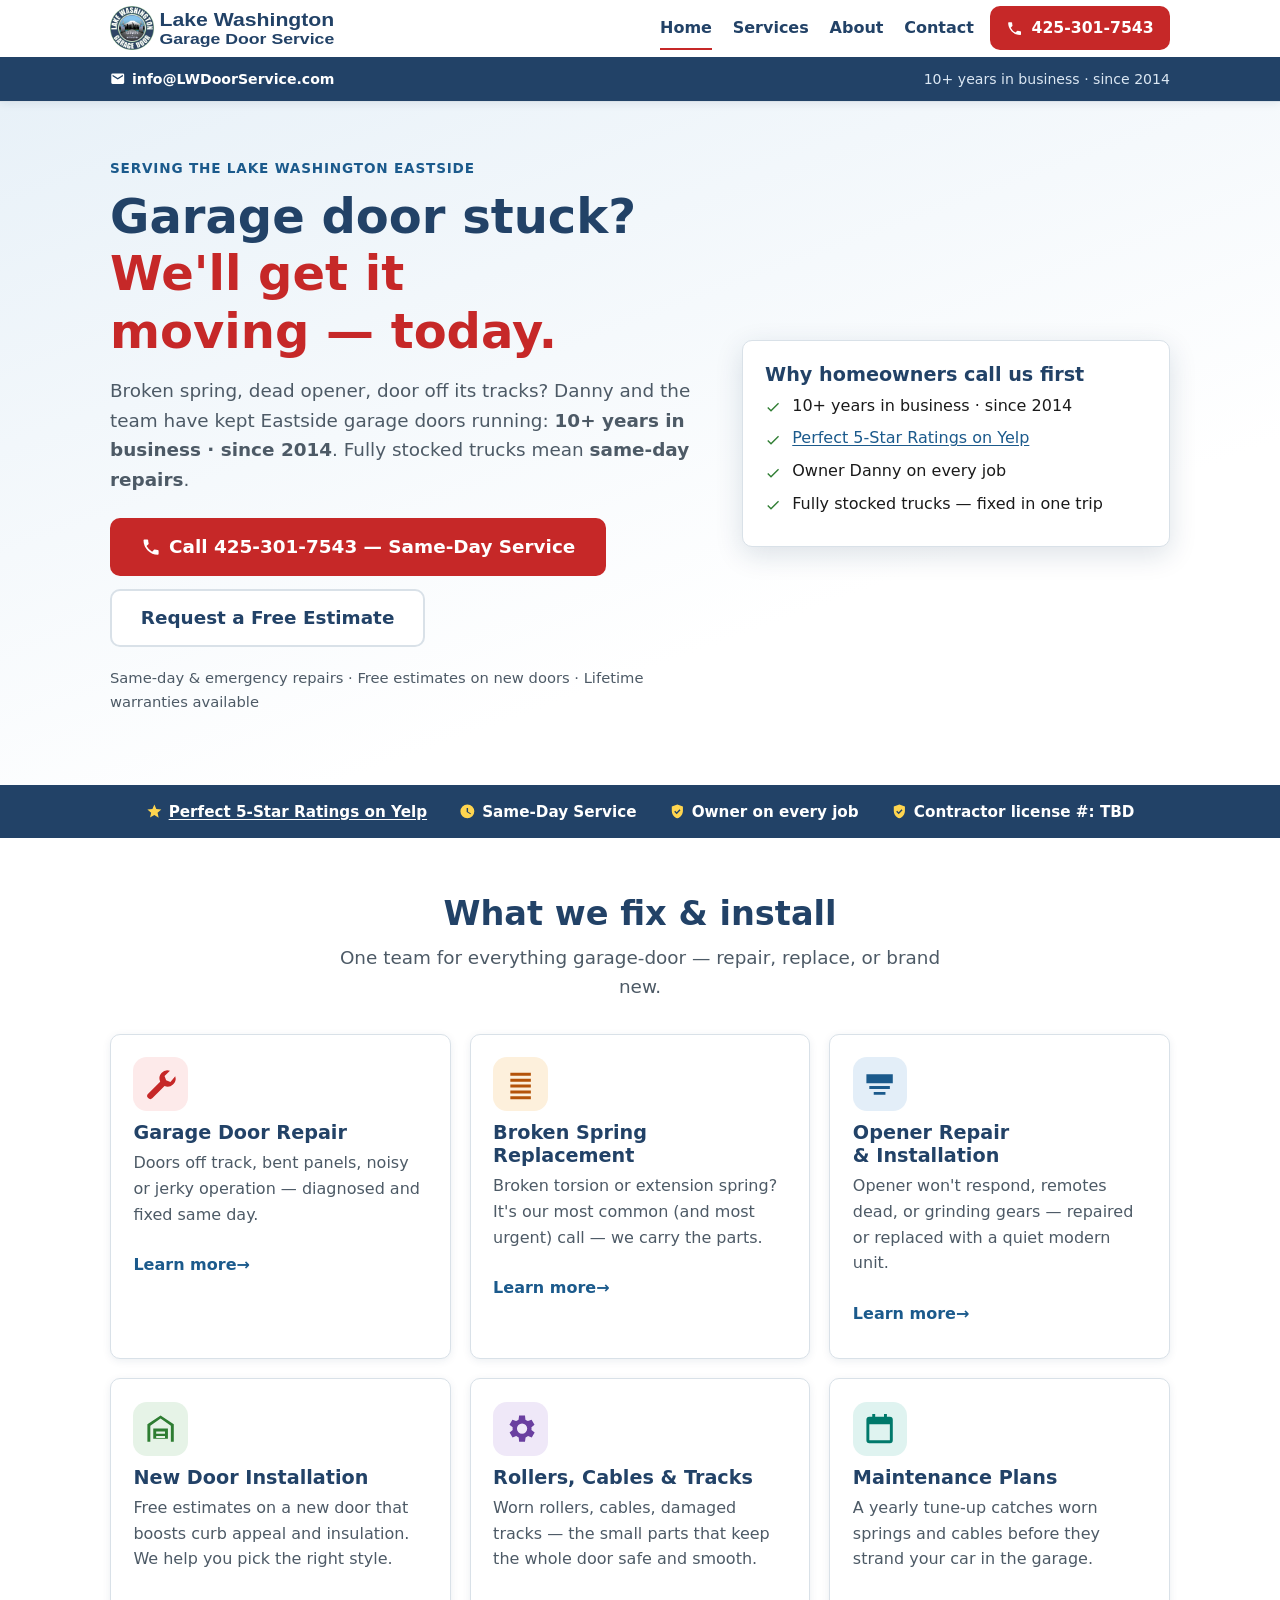
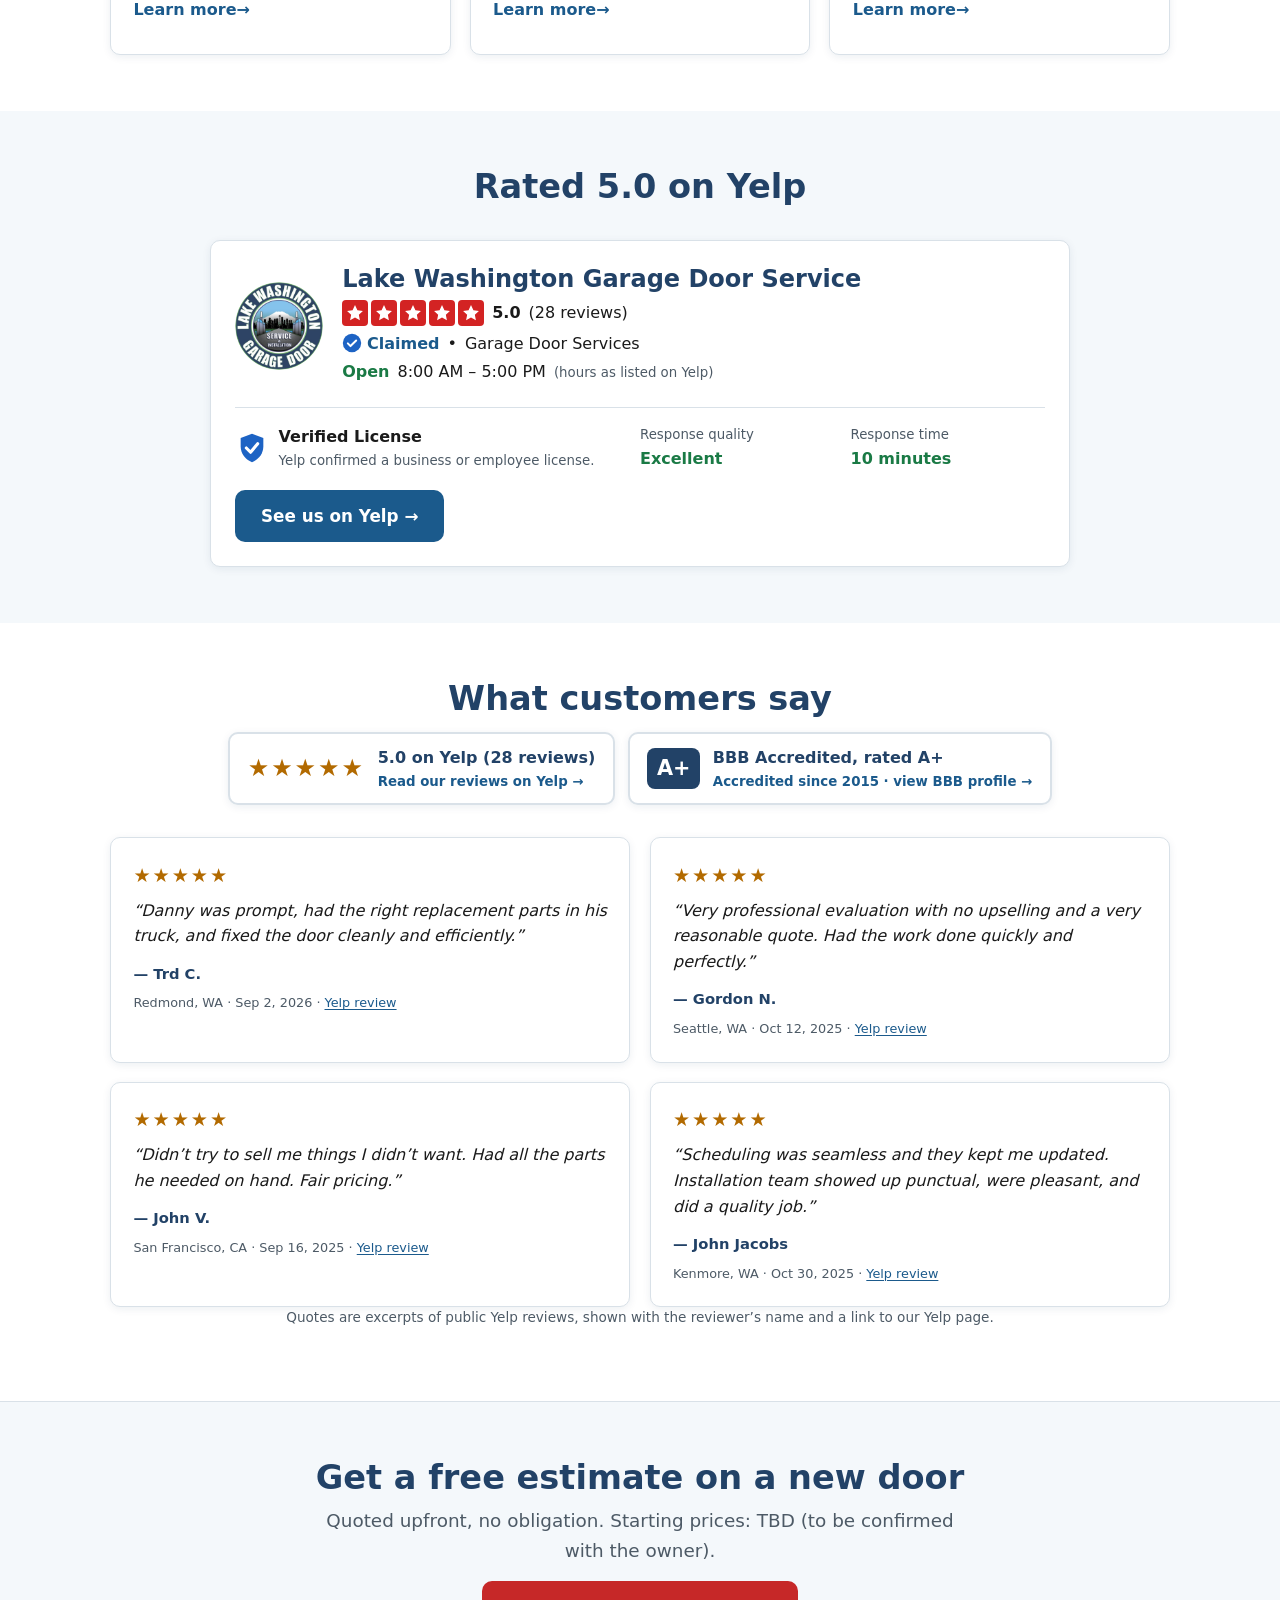
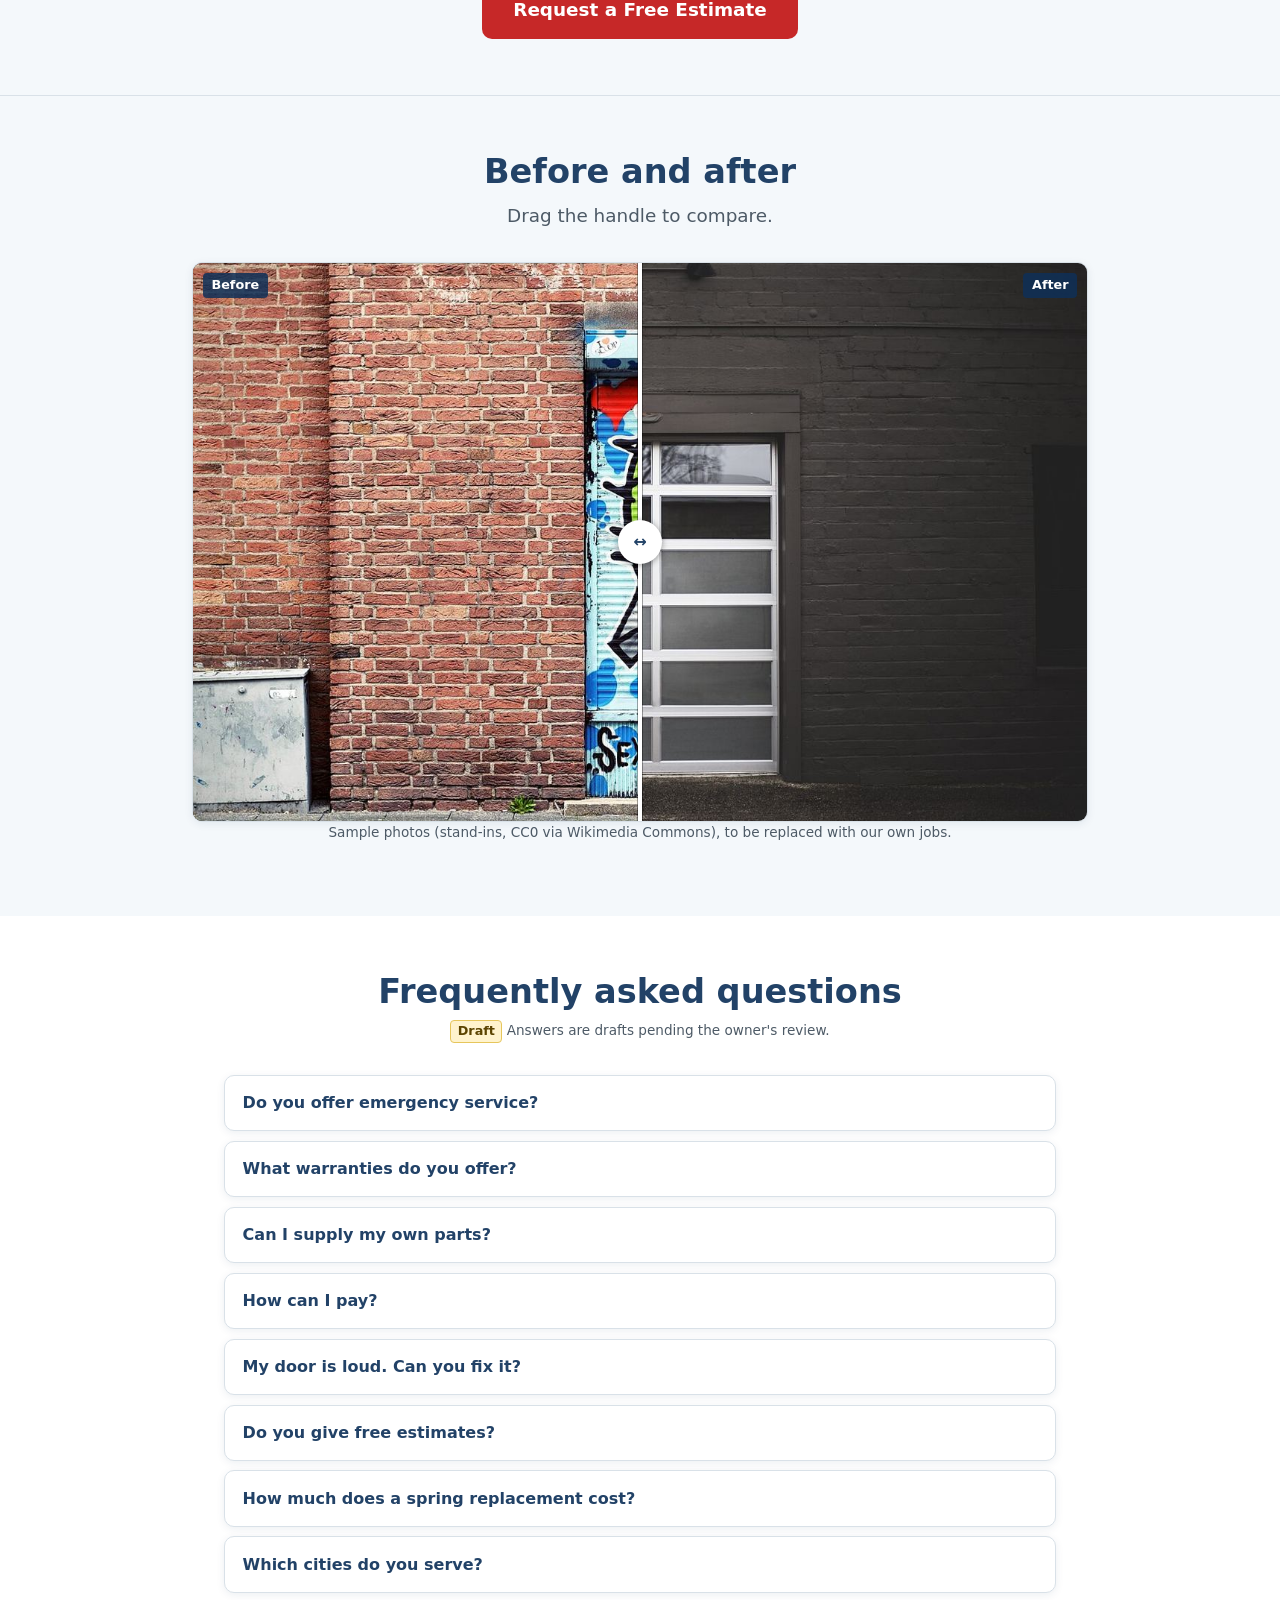
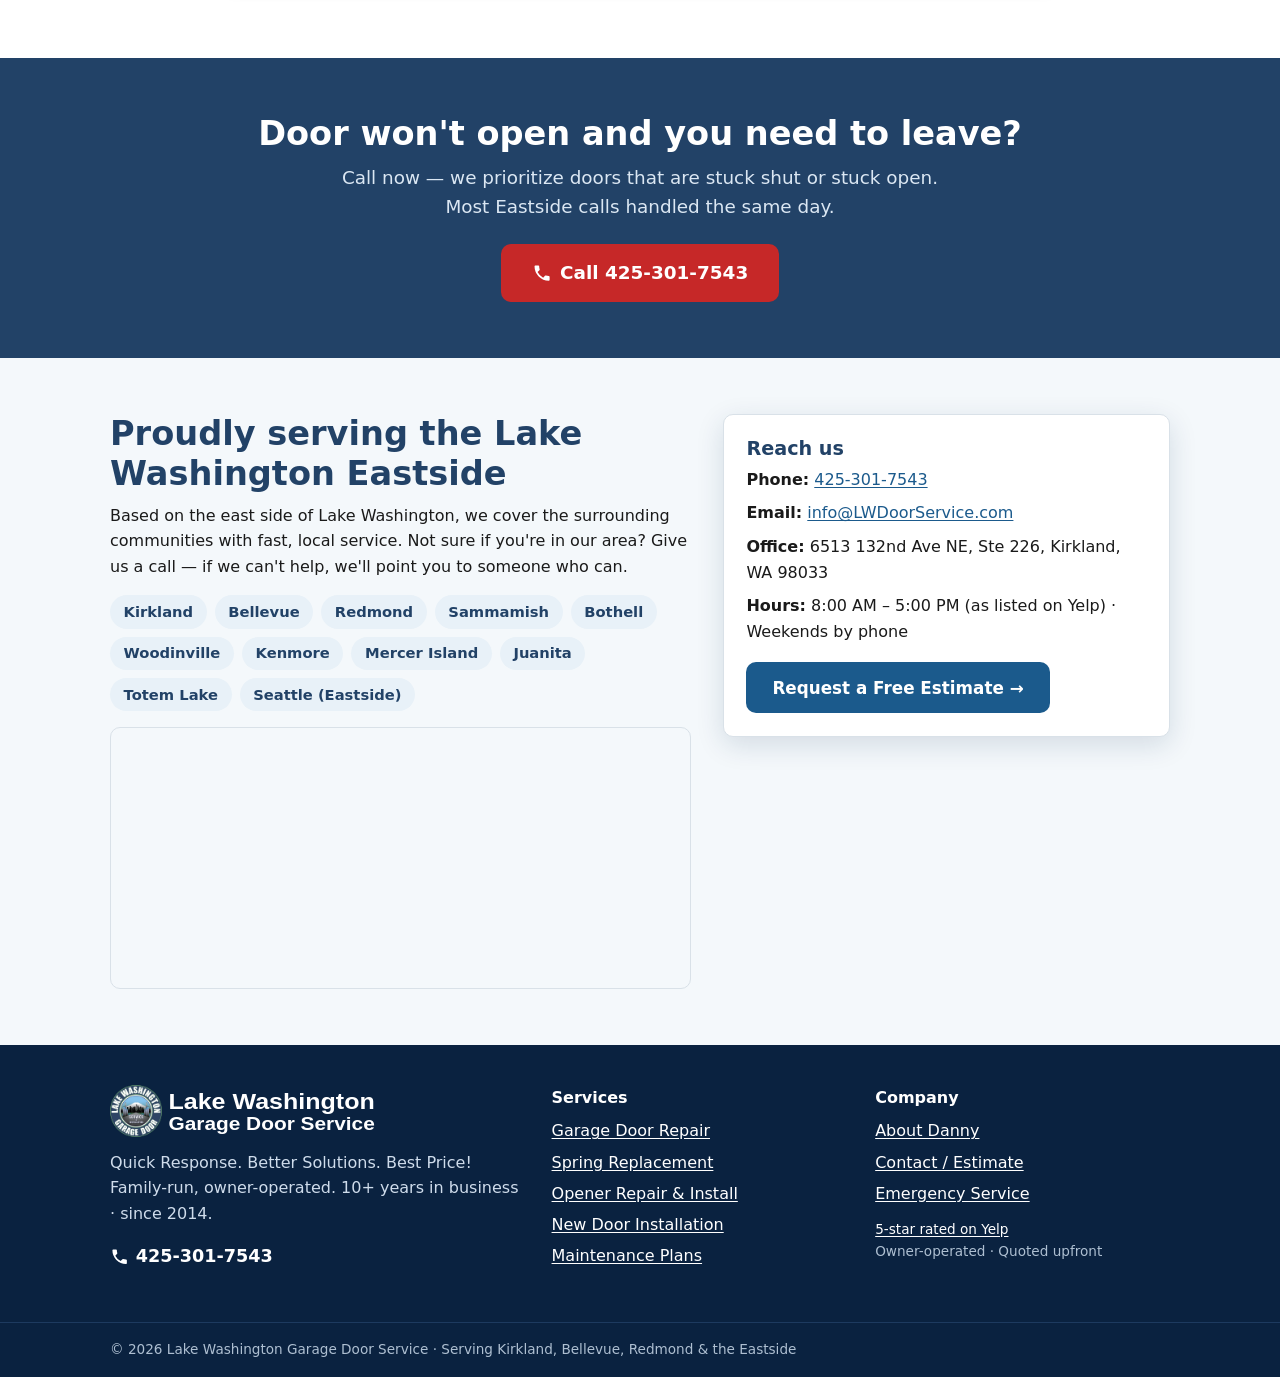
==== commit 7aa565ef: "Apply review feedback to v3: logo without tagline, 10+ years, colored icons, estimate band, draft FA" ====
--- a/index.html
+++ b/index.html
@@ -4,12 +4,12 @@
 <meta charset="utf-8">
 <meta name="viewport" content="width=device-width, initial-scale=1">
 <title>Garage Door Repair &amp; Installation — Eastside WA | Lake Washington Garage Door Service</title>
-<meta name="description" content="Same-day garage door repair, spring replacement, opener service and new-door installation across the Lake Washington Eastside. 20+ years of expertise, doing business since 2014. 5-star rated on Yelp. Call 425-301-7543.">
+<meta name="description" content="Same-day garage door repair, spring replacement, opener service and new-door installation across the Lake Washington Eastside. 10+ years in business, since 2014. 5-star rated on Yelp. Call 425-301-7543.">
 <link rel="canonical" href="https://lwdoorservice.com/">
 <meta property="og:type" content="website">
 <meta property="og:site_name" content="Lake Washington Garage Door Service">
 <meta property="og:title" content="Garage Door Repair &amp; Installation — Eastside WA | Lake Washington Garage Door Service">
-<meta property="og:description" content="Same-day garage door repair, spring replacement, opener service and new-door installation across the Lake Washington Eastside. 20+ years of expertise, doing business since 2014. 5-star rated on Yelp. Call 425-301-7543.">
+<meta property="og:description" content="Same-day garage door repair, spring replacement, opener service and new-door installation across the Lake Washington Eastside. 10+ years in business, since 2014. 5-star rated on Yelp. Call 425-301-7543.">
 <meta property="og:url" content="https://lwdoorservice.com/">
 <meta name="theme-color" content="#224267">
 <link rel="icon" href="favicon.ico" sizes="any">
@@ -48,7 +48,7 @@
       </ul>
     </nav>
   </div>
-  <div class="topstrip"><div class="strip-inner"><a class="strip-mail" href="mailto:info@LWDoorService.com"><svg class="icon" aria-hidden="true" focusable="false"><use href="icons.svg#mail"/></svg>info@LWDoorService.com</a><span class="strip-years">20+ years of expertise · doing business since 2014</span></div></div>
+  <div class="topstrip"><div class="strip-inner"><a class="strip-mail" href="mailto:info@LWDoorService.com"><svg class="icon" aria-hidden="true" focusable="false"><use href="icons.svg#mail"/></svg>info@LWDoorService.com</a><span class="strip-years">10+ years in business · since 2014</span></div></div>
 </header>
 <main id="main">
 <section class="hero">
@@ -56,7 +56,7 @@
     <div>
       <p class="eyebrow">Serving the Lake Washington Eastside</p>
       <h1>Garage door stuck? <span>We'll get it moving — today.</span></h1>
-      <p class="lead">Broken spring, dead opener, door off its tracks? Danny and the team have kept Eastside garage doors running: <strong>20+ years of expertise · doing business since 2014</strong>. Fully stocked trucks mean <strong>same-day repairs</strong>.</p>
+      <p class="lead">Broken spring, dead opener, door off its tracks? Danny and the team have kept Eastside garage doors running: <strong>10+ years in business · since 2014</strong>. Fully stocked trucks mean <strong>same-day repairs</strong>.</p>
       <div class="hero-cta">
         <a class="btn btn-emergency btn-lg" href="tel:+14253017543"><svg class="icon" aria-hidden="true" focusable="false"><use href="icons.svg#phone"/></svg> Call 425-301-7543 — Same-Day Service</a>
         <a class="btn btn-ghost btn-lg" href="contact.html">Request a Free Estimate</a>
@@ -66,7 +66,7 @@
     <aside class="hero-card" aria-labelledby="why">
       <h2 id="why" class="h3">Why homeowners call us first</h2>
       <ul class="checks">
-        <li>20+ years of expertise · doing business since 2014</li>
+        <li>10+ years in business · since 2014</li>
         <li><a href="https://www.yelp.com/biz/lake-washington-garage-door-service-kirkland-2" rel="noopener">Perfect 5-Star Ratings on Yelp</a></li>
         <li>Owner Danny on every job</li>
         <li>Fully stocked trucks — fixed in one trip</li>
@@ -80,6 +80,7 @@
     <li><svg class="icon" aria-hidden="true" focusable="false"><use href="icons.svg#star"/></svg> <a href="https://www.yelp.com/biz/lake-washington-garage-door-service-kirkland-2" rel="noopener">Perfect 5-Star Ratings on Yelp</a></li>
     <li><svg class="icon" aria-hidden="true" focusable="false"><use href="icons.svg#clock"/></svg> Same-Day Service</li>
     <li><svg class="icon" aria-hidden="true" focusable="false"><use href="icons.svg#shield"/></svg> Owner on every job</li>
+    <li><svg class="icon" aria-hidden="true" focusable="false"><use href="icons.svg#shield"/></svg> Contractor license #: TBD</li>
   </ul>
 </div>
 
@@ -190,6 +191,50 @@
   </div>
 </section>
 
+<section class="estimate-band" aria-labelledby="est-h">
+  <div class="wrap">
+    <h2 id="est-h">Get a free estimate on a new door</h2>
+    <p class="lead">Quoted upfront, no obligation. Starting prices: TBD (to be confirmed with the owner).</p>
+    <a class="btn btn-estimate btn-lg" href="contact.html">Request a Free Estimate</a>
+  </div>
+</section>
+
+<section class="section-alt" aria-labelledby="ba-h">
+  <div class="wrap">
+    <div class="section-head center">
+      <h2 id="ba-h">Before and after</h2>
+      <p class="lead">Drag the handle to compare.</p>
+    </div>
+    <figure class="ba" data-ba>
+      <img class="ba-after" src="images/after.jpg" alt="After: a modern dark garage door" width="1200" height="750" loading="lazy">
+      <img class="ba-before" src="images/before.jpg" alt="Before: a worn garage door covered in graffiti" width="1200" height="750" loading="lazy">
+      <span class="ba-tag ba-tag-l">Before</span><span class="ba-tag ba-tag-r">After</span>
+      <span class="ba-handle" aria-hidden="true"></span>
+      <input class="ba-range" type="range" min="0" max="100" value="50" aria-label="Before and after comparison, drag to reveal">
+    </figure>
+    <p class="fine center">Sample photos (stand-ins, CC0 via Wikimedia Commons), to be replaced with our own jobs.</p>
+  </div>
+</section>
+
+<section aria-labelledby="faq-h">
+  <div class="wrap">
+    <div class="section-head center">
+      <h2 id="faq-h">Frequently asked questions</h2>
+      <p class="fine"><span class="draft-tag">Draft</span> Answers are drafts pending the owner's review.</p>
+    </div>
+    <div class="faq">
+      <details><summary>Do you offer emergency service?</summary><p>Yes. Call 425-301-7543 and we prioritize doors that are stuck shut or stuck open. Most Eastside calls are handled the same day.</p></details>
+      <details><summary>What warranties do you offer?</summary><p>We offer lifetime warranties on most parts and services. The exact terms are given to you in writing with your estimate.</p></details>
+      <details><summary>Can I supply my own parts?</summary><p>We install the parts we carry on the truck so every repair is covered by our warranty, so we do not install customer-supplied parts.</p></details>
+      <details><summary>How can I pay?</summary><p>Check is preferred, and cards are accepted.</p></details>
+      <details><summary>My door is loud. Can you fix it?</summary><p>Usually yes. It is most often a tune-up: we inspect the door, lubricate the moving parts, tighten the hardware and adjust the balance.</p></details>
+      <details><summary>Do you give free estimates?</summary><p>Yes, free estimates on new doors. For repairs we quote the price upfront, before any work starts.</p></details>
+      <details><summary>How much does a spring replacement cost?</summary><p>It depends on the spring size, whether one or both springs are replaced, and your door's weight. We give you a firm price before we start. A typical price range will be added once confirmed.</p></details>
+      <details><summary>Which cities do you serve?</summary><p>Kirkland, Bellevue, Redmond, Sammamish, Bothell, Woodinville, Kenmore, Mercer Island, Juanita, Totem Lake and the Seattle Eastside. Not sure? Call us.</p></details>
+    </div>
+  </div>
+</section>
+
 <section class="cta-band">
   <div class="wrap">
     <h2>Door won't open and you need to leave?</h2>
@@ -204,12 +249,14 @@
       <h2 id="area-h">Proudly serving the Lake Washington Eastside</h2>
       <p>Based on the east side of Lake Washington, we cover the surrounding communities with fast, local service. Not sure if you're in our area? Give us a call — if we can't help, we'll point you to someone who can.</p>
       <ul class="area-list"><li>Kirkland</li><li>Bellevue</li><li>Redmond</li><li>Sammamish</li><li>Bothell</li><li>Woodinville</li><li>Kenmore</li><li>Mercer Island</li><li>Juanita</li><li>Totem Lake</li><li>Seattle (Eastside)</li></ul>
+      <div class="map-block"><iframe title="Map of our Kirkland office" loading="lazy" referrerpolicy="no-referrer-when-downgrade" src="https://www.google.com/maps?q=6513+132nd+Ave+NE+Ste+226,+Kirkland,+WA+98033&amp;output=embed"></iframe></div>
     </div>
     <aside class="hero-card" aria-labelledby="reach">
       <h2 id="reach" class="h3">Reach us</h2>
       <p><strong>Phone:</strong> <a href="tel:+14253017543">425-301-7543</a></p>
       <p><strong>Email:</strong> <a href="mailto:info@LWDoorService.com">info@LWDoorService.com</a></p>
-      <p><strong>Hours:</strong> Mon–Fri, day service · Weekends by phone</p>
+      <p><strong>Office:</strong> 6513 132nd Ave NE, Ste 226, Kirkland, WA 98033</p>
+      <p><strong>Hours:</strong> 8:00 AM – 5:00 PM (as listed on Yelp) · Weekends by phone</p>
       <a class="btn btn-primary" href="contact.html">Request a Free Estimate →</a>
     </aside>
   </div>
@@ -219,7 +266,7 @@
   <div class="wrap footer-grid">
     <div>
       <img class="footer-logo" src="logos/logo-light.svg" alt="Lake Washington Garage Door Service" width="330" height="64">
-      <p>Quick Response. Better Solutions. Best Price!<br>Family-run, owner-operated. 20+ years of expertise · doing business since 2014.</p>
+      <p>Quick Response. Better Solutions. Best Price!<br>Family-run, owner-operated. 10+ years in business · since 2014.</p>
       <p><a class="footer-phone" href="tel:+14253017543"><svg class="icon" aria-hidden="true" focusable="false"><use href="icons.svg#phone"/></svg> 425-301-7543</a></p>
     </div>
     <nav aria-label="Services">
--- a/styles.css
+++ b/styles.css
@@ -265,3 +265,35 @@
 .yc-facts strong { display: block; }
 .yc-link { display: inline-flex; }
 @media (max-width: 640px) { .yc-main { flex-direction: column; align-items: flex-start; } .yc-facts { grid-template-columns: 1fr; } .yc-name { font-size: 1.25rem; } .yc-link { width: 100%; justify-content: center; } }
+
+/* v3 feedback pass: colorful service icons, estimate band, FAQ, before/after, map */
+.grid.plain > .card .ic-lg { width: 3.4rem; height: 3.4rem; border-radius: 14px; display: grid; place-items: center; background: var(--tint, #e8f0f8); }
+.grid.plain > .card .ic-lg .icon-lg { color: var(--ic, var(--blue)); }
+.grid.plain > .card:nth-child(1) { --ic: #c62828; --tint: #fdeaea; }
+.grid.plain > .card:nth-child(2) { --ic: #b45309; --tint: #fdf0dc; }
+.grid.plain > .card:nth-child(3) { --ic: #1b5a8c; --tint: #e3eef8; }
+.grid.plain > .card:nth-child(4) { --ic: #2e7d32; --tint: #e6f3e7; }
+.grid.plain > .card:nth-child(5) { --ic: #6a3fa0; --tint: #efe8f8; }
+.grid.plain > .card:nth-child(6) { --ic: #00796b; --tint: #dff3f0; }
+.estimate-band { background: var(--bg-alt, #eff2f8); border-block: 1px solid var(--line); text-align: center; }
+.estimate-band .lead { margin-inline: auto; }
+.btn-estimate, .btn-estimate:hover, .btn-estimate:focus { background: var(--red); color: #fff; }
+.btn-estimate:hover { background: var(--red-dark); }
+.faq { max-width: 52rem; margin: 0 auto; }
+.faq details { background: #fff; border: 1px solid var(--line); border-radius: var(--radius); margin-bottom: .6rem; box-shadow: var(--shadow); }
+.faq summary { cursor: pointer; font-weight: 700; padding: .9rem 1.1rem; min-height: 44px; display: flex; align-items: center; color: var(--navy); }
+.faq details[open] summary { border-bottom: 1px solid var(--line); }
+.faq details p { margin: 0; padding: .9rem 1.1rem; color: var(--muted); }
+.draft-tag { display: inline-block; background: #fff3cd; color: #5c4400; border: 1px solid #e6c65c; border-radius: 4px; padding: 0 .4rem; font-weight: 700; font-size: .8rem; }
+.ba { position: relative; max-width: 56rem; margin: 0 auto; aspect-ratio: 16 / 10; overflow: hidden; border-radius: var(--radius); border: 1px solid var(--line); box-shadow: var(--shadow); --pos: 50%; }
+.ba img { position: absolute; inset: 0; width: 100%; height: 100%; object-fit: cover; }
+.ba-before { clip-path: inset(0 calc(100% - var(--pos)) 0 0); }
+.ba-handle { position: absolute; top: 0; bottom: 0; left: var(--pos); width: 4px; margin-left: -2px; background: #fff; box-shadow: 0 0 0 1px rgba(0,0,0,.35); pointer-events: none; }
+.ba-handle::after { content: "\2194"; position: absolute; top: 50%; left: 50%; transform: translate(-50%, -50%); width: 44px; height: 44px; border-radius: 50%; background: #fff; color: var(--navy); display: grid; place-items: center; font-weight: 800; box-shadow: 0 1px 6px rgba(0,0,0,.4); }
+.ba-range { position: absolute; inset: 0; width: 100%; height: 100%; opacity: 0; cursor: ew-resize; margin: 0; }
+.ba:focus-within { outline: 3px solid var(--blue); outline-offset: 2px; }
+.ba-tag { position: absolute; top: .6rem; background: rgba(15,48,87,.85); color: #fff; font-weight: 700; font-size: .8rem; padding: .15rem .55rem; border-radius: 4px; pointer-events: none; }
+.ba-tag-l { left: .6rem; } .ba-tag-r { right: .6rem; }
+.map-block { margin-top: 1rem; border-radius: var(--radius); overflow: hidden; border: 1px solid var(--line); }
+.map-block iframe { display: block; width: 100%; height: 260px; border: 0; }
+@media (max-width: 820px) { .brand img { height: 44px; } }
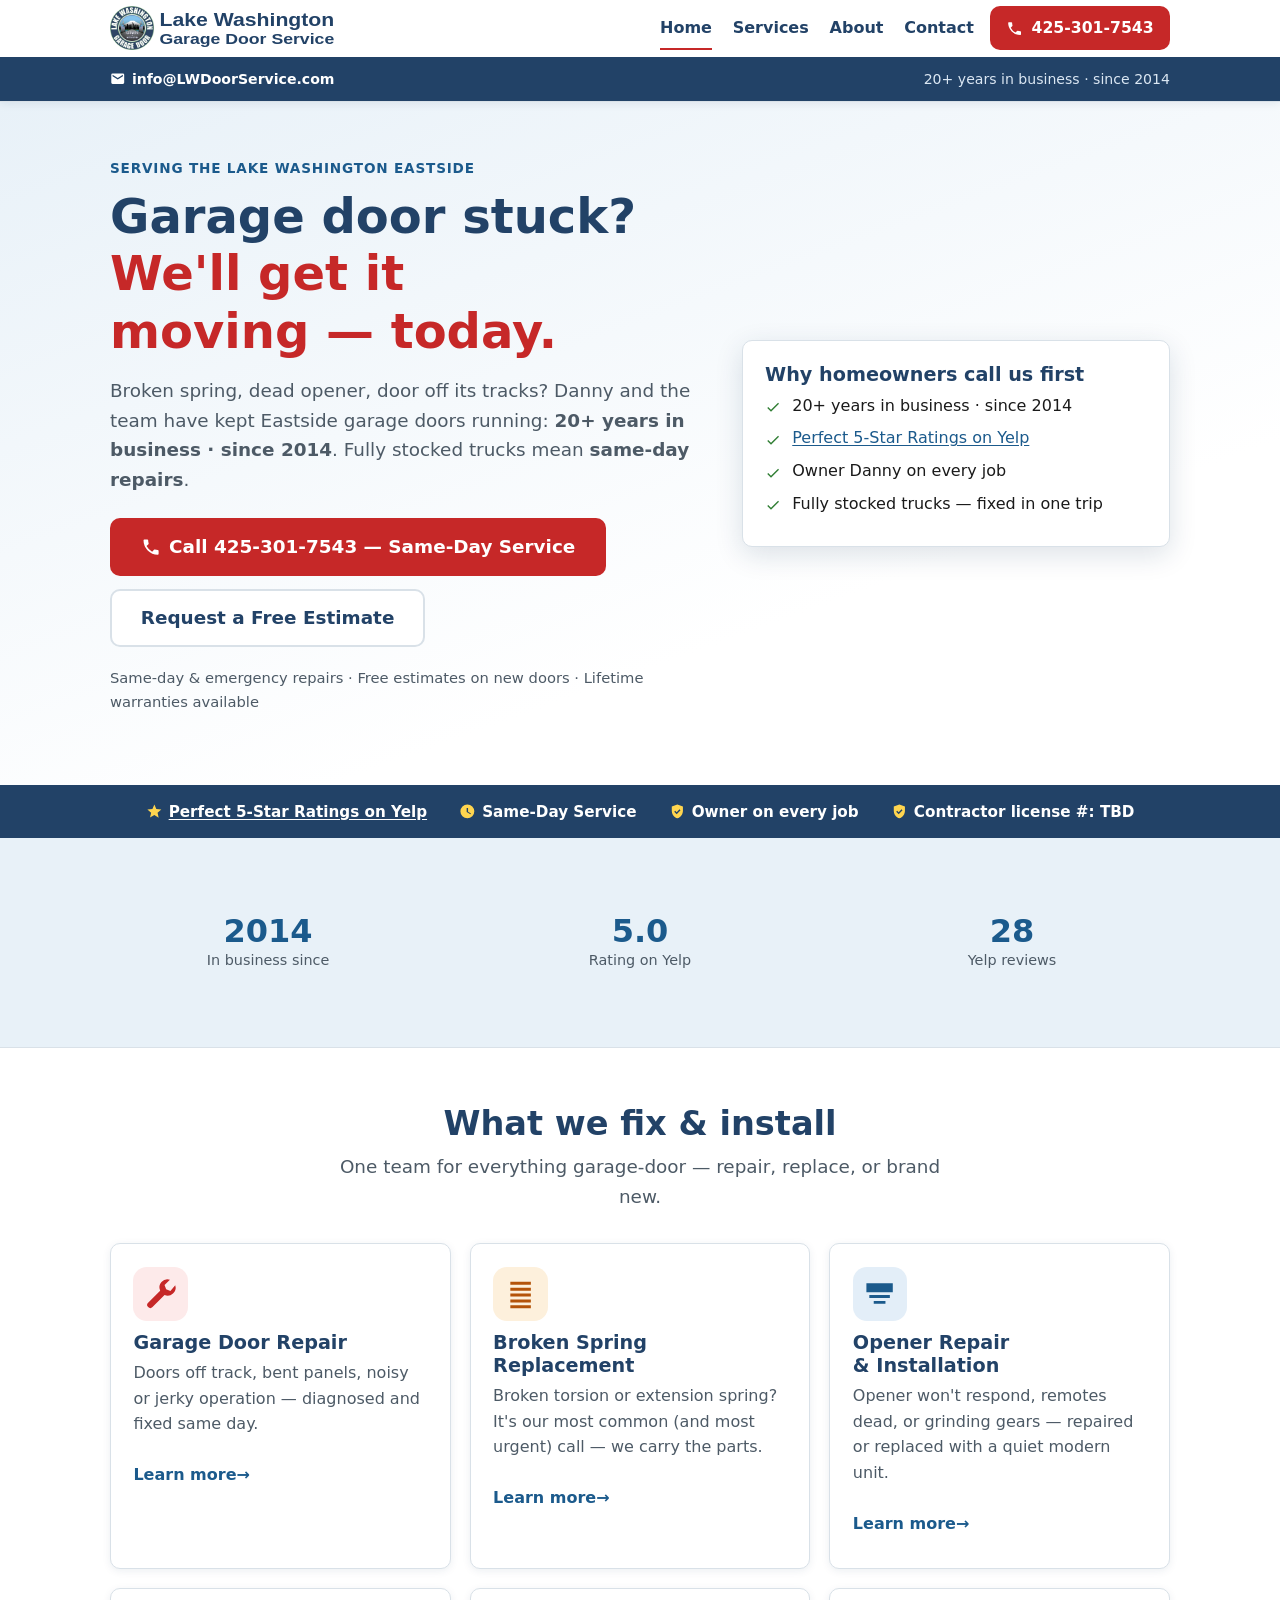
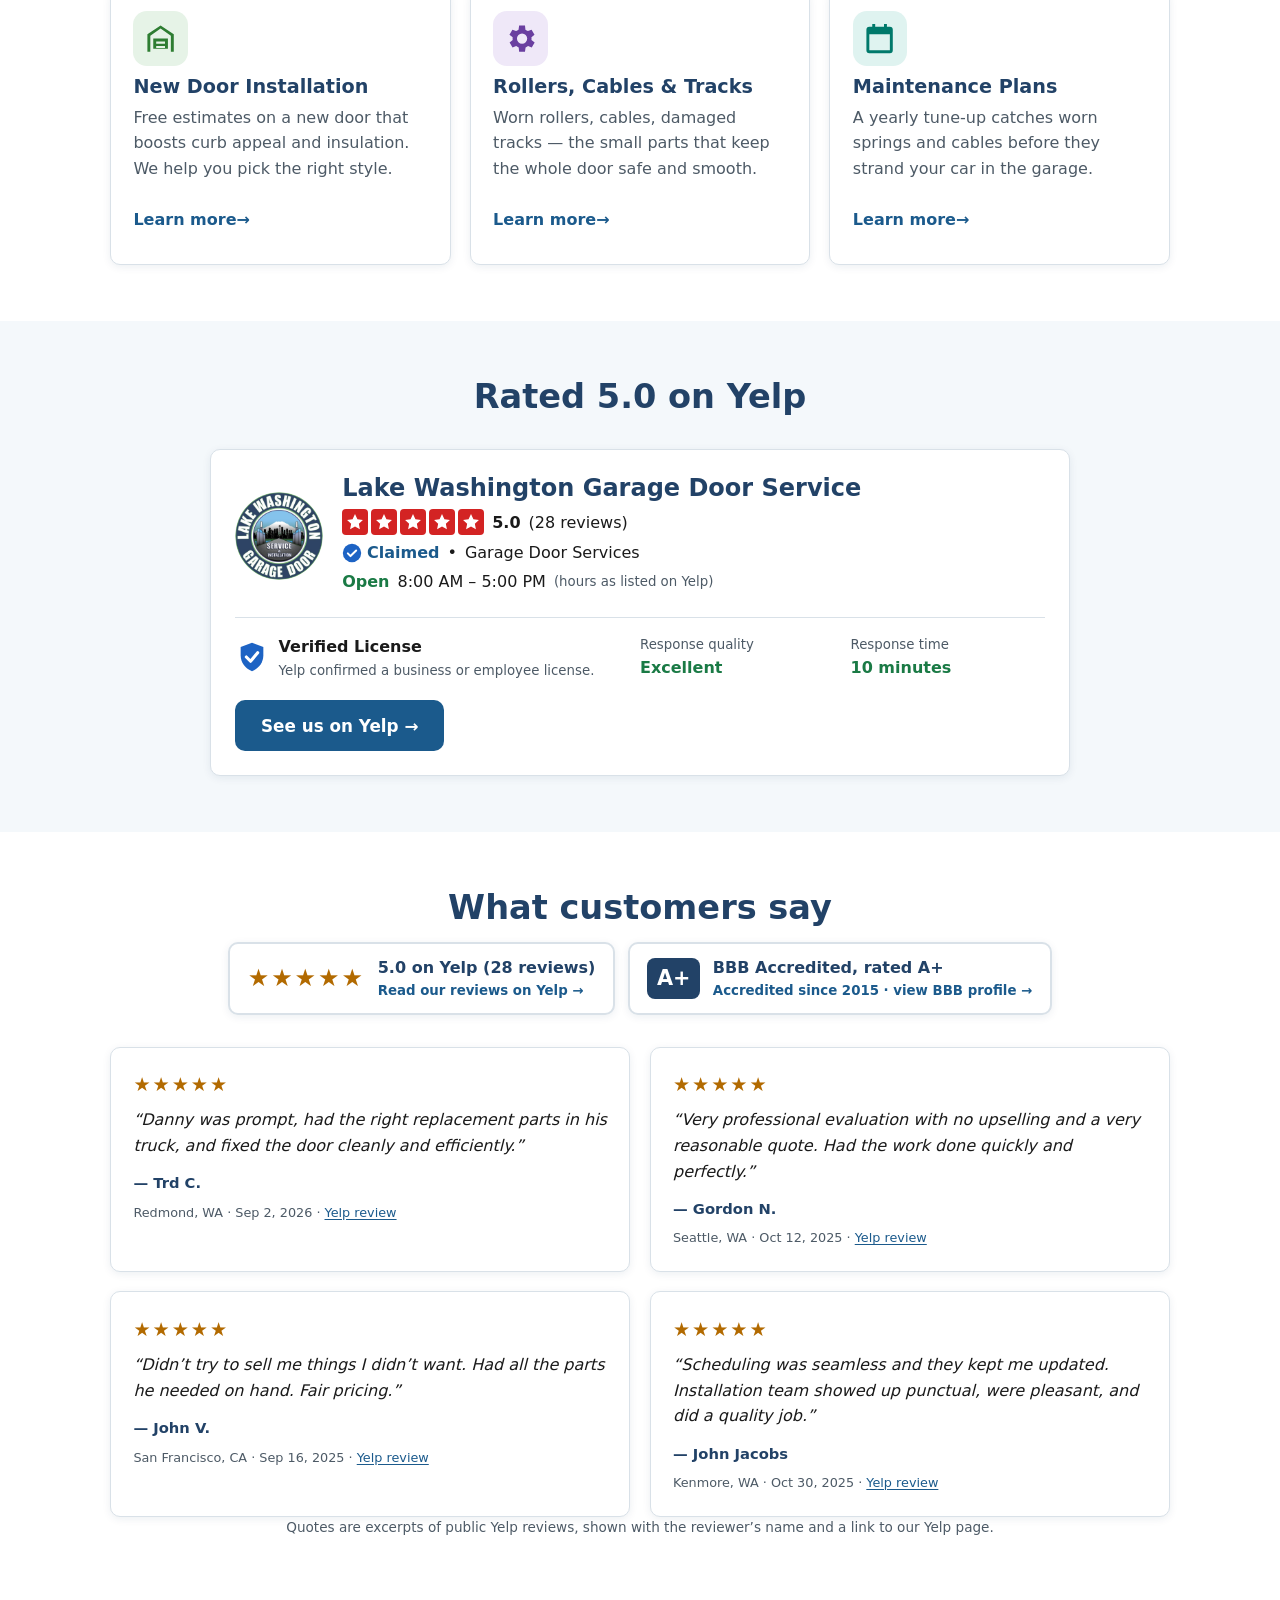
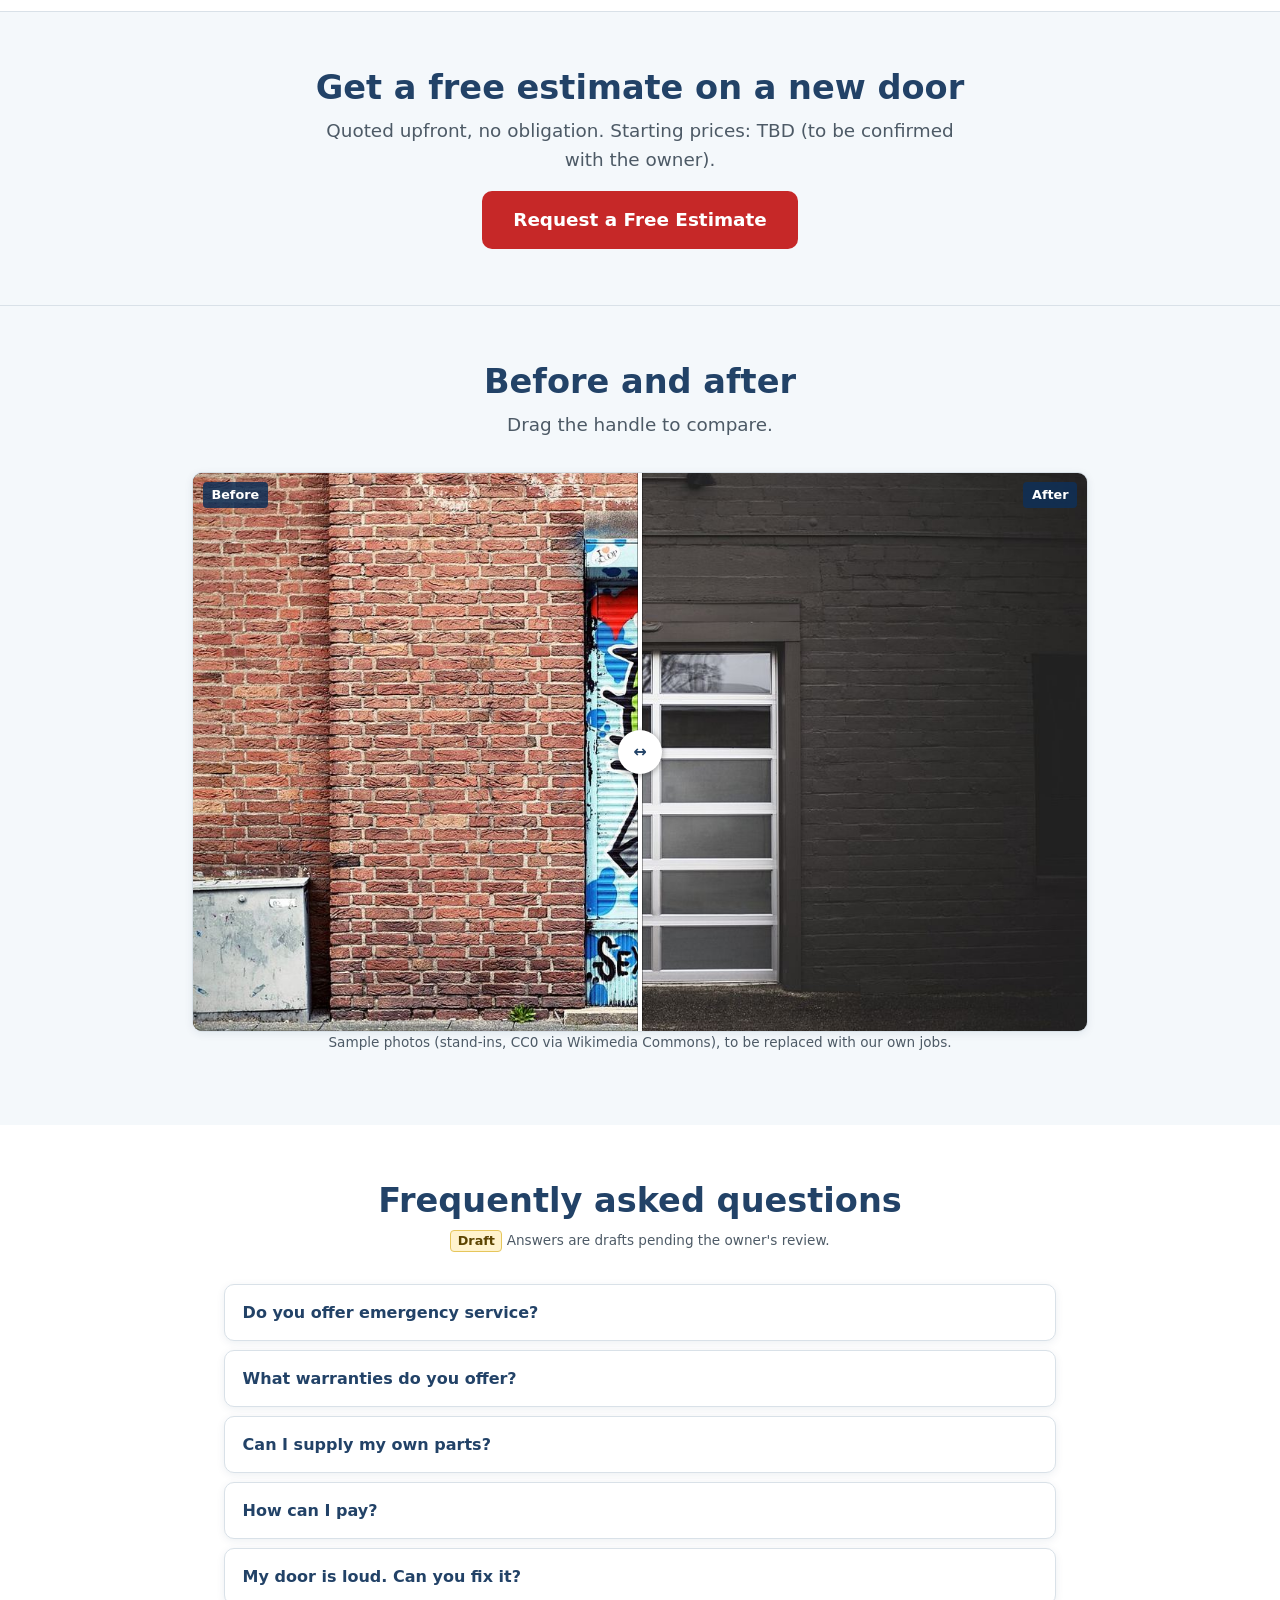
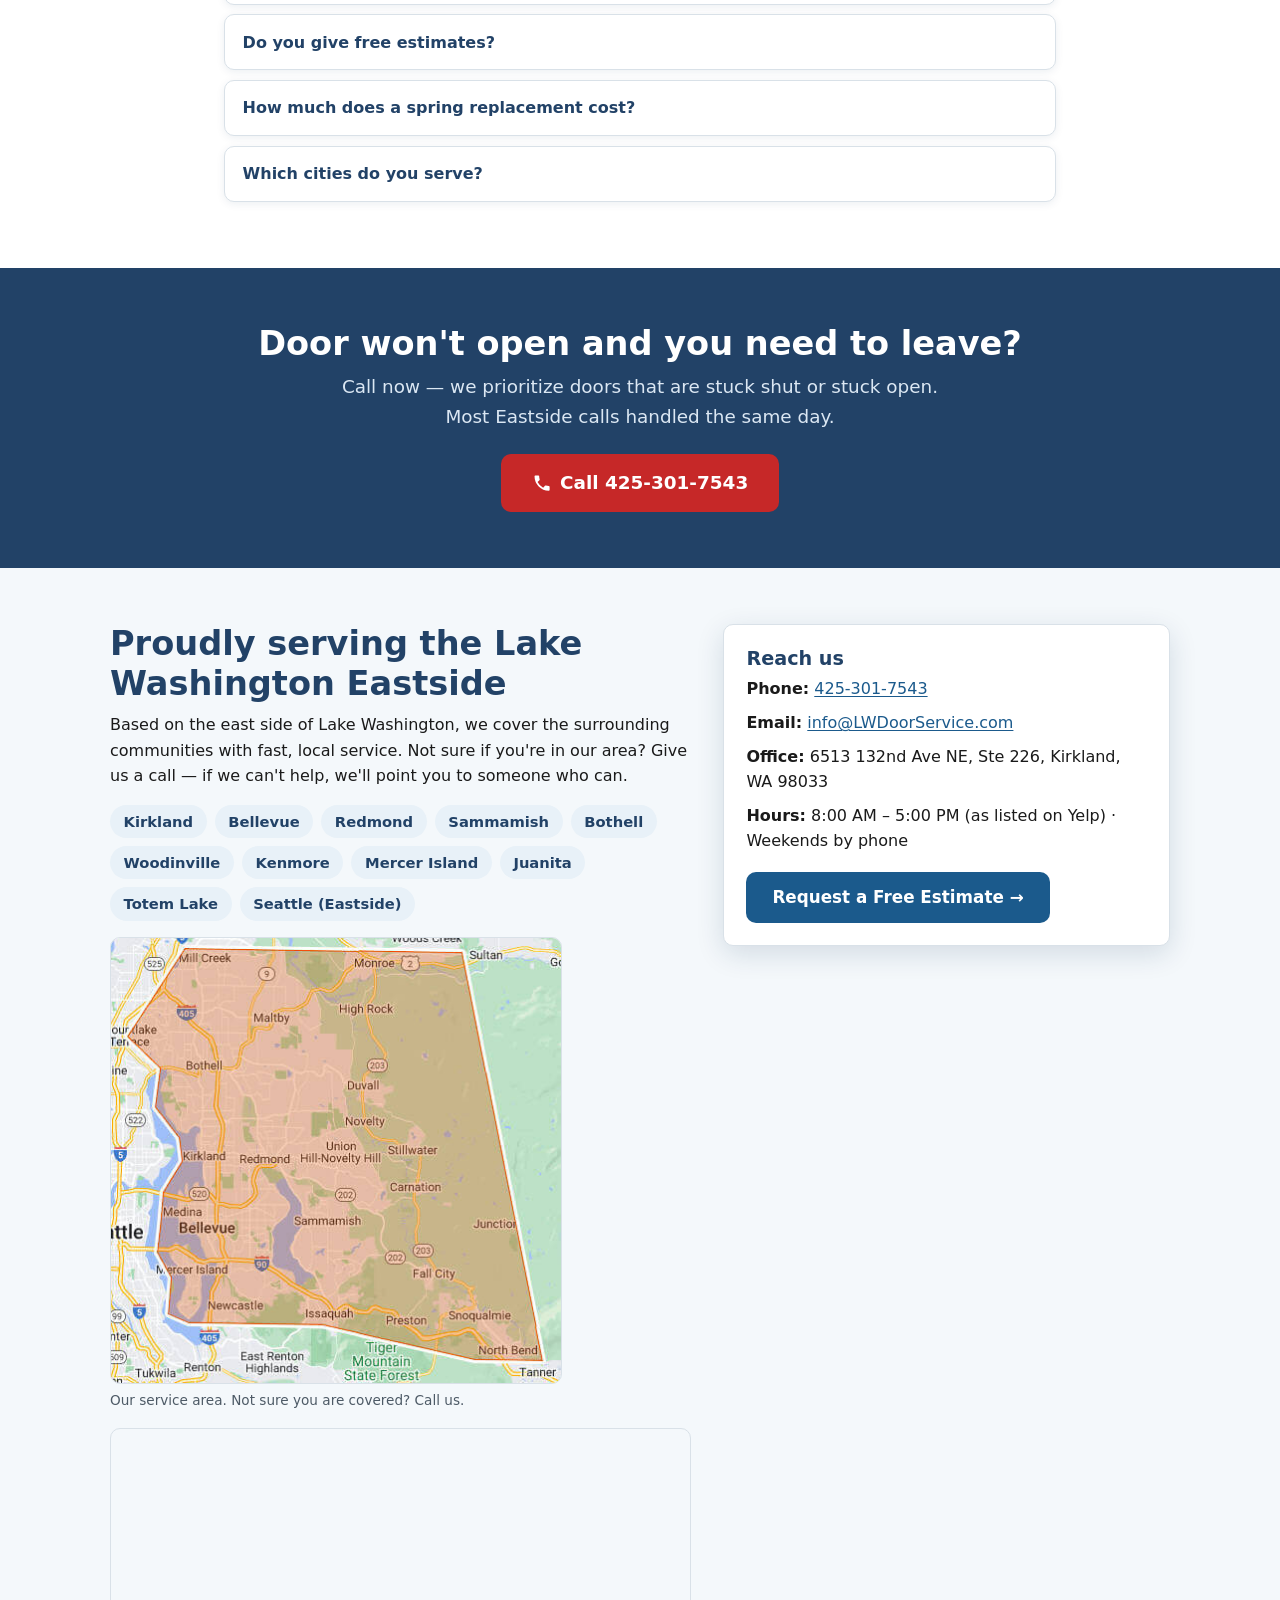
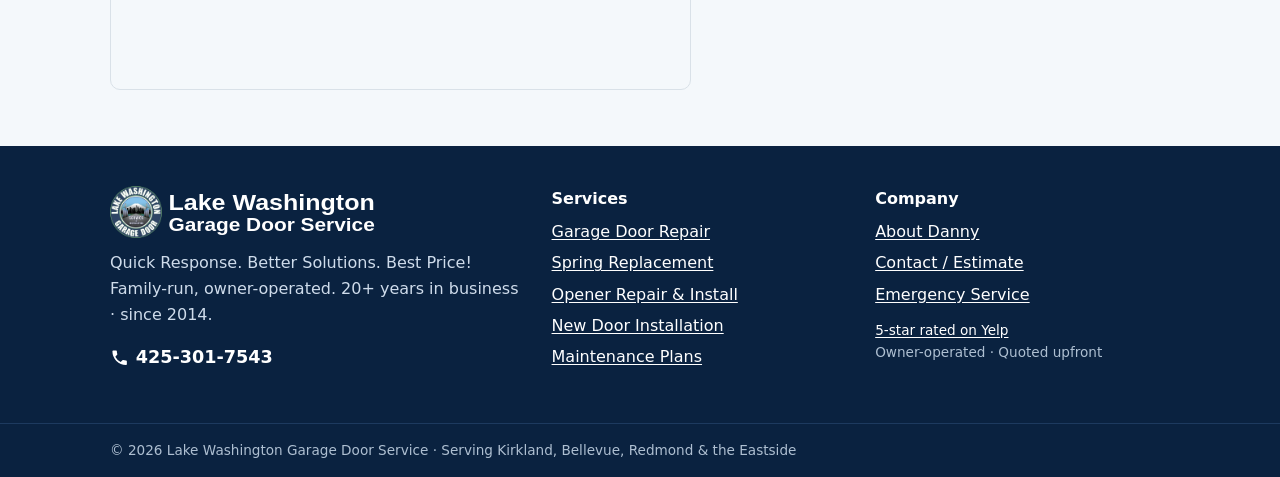
==== commit 2dd5662c: "Site v4: 20+ years claim, service photos, area map, stats, scroll reveal, door-lift hero Co-Authored" ====
--- a/index.html
+++ b/index.html
@@ -4,12 +4,12 @@
 <meta charset="utf-8">
 <meta name="viewport" content="width=device-width, initial-scale=1">
 <title>Garage Door Repair &amp; Installation — Eastside WA | Lake Washington Garage Door Service</title>
-<meta name="description" content="Same-day garage door repair, spring replacement, opener service and new-door installation across the Lake Washington Eastside. 10+ years in business, since 2014. 5-star rated on Yelp. Call 425-301-7543.">
+<meta name="description" content="Same-day garage door repair, spring replacement, opener service and new-door installation across the Lake Washington Eastside. 20+ years in business, since 2014. 5-star rated on Yelp. Call 425-301-7543.">
 <link rel="canonical" href="https://lwdoorservice.com/">
 <meta property="og:type" content="website">
 <meta property="og:site_name" content="Lake Washington Garage Door Service">
 <meta property="og:title" content="Garage Door Repair &amp; Installation — Eastside WA | Lake Washington Garage Door Service">
-<meta property="og:description" content="Same-day garage door repair, spring replacement, opener service and new-door installation across the Lake Washington Eastside. 10+ years in business, since 2014. 5-star rated on Yelp. Call 425-301-7543.">
+<meta property="og:description" content="Same-day garage door repair, spring replacement, opener service and new-door installation across the Lake Washington Eastside. 20+ years in business, since 2014. 5-star rated on Yelp. Call 425-301-7543.">
 <meta property="og:url" content="https://lwdoorservice.com/">
 <meta name="theme-color" content="#224267">
 <link rel="icon" href="favicon.ico" sizes="any">
@@ -48,15 +48,16 @@
       </ul>
     </nav>
   </div>
-  <div class="topstrip"><div class="strip-inner"><a class="strip-mail" href="mailto:info@LWDoorService.com"><svg class="icon" aria-hidden="true" focusable="false"><use href="icons.svg#mail"/></svg>info@LWDoorService.com</a><span class="strip-years">10+ years in business · since 2014</span></div></div>
+  <div class="topstrip"><div class="strip-inner"><a class="strip-mail" href="mailto:info@LWDoorService.com"><svg class="icon" aria-hidden="true" focusable="false"><use href="icons.svg#mail"/></svg>info@LWDoorService.com</a><span class="strip-years">20+ years in business · since 2014</span></div></div>
 </header>
 <main id="main">
 <section class="hero">
+  <div class="door-lift" aria-hidden="true"><i></i><i></i><i></i><i></i></div>
   <div class="wrap hero-grid">
     <div>
       <p class="eyebrow">Serving the Lake Washington Eastside</p>
       <h1>Garage door stuck? <span>We'll get it moving — today.</span></h1>
-      <p class="lead">Broken spring, dead opener, door off its tracks? Danny and the team have kept Eastside garage doors running: <strong>10+ years in business · since 2014</strong>. Fully stocked trucks mean <strong>same-day repairs</strong>.</p>
+      <p class="lead">Broken spring, dead opener, door off its tracks? Danny and the team have kept Eastside garage doors running: <strong>20+ years in business · since 2014</strong>. Fully stocked trucks mean <strong>same-day repairs</strong>.</p>
       <div class="hero-cta">
         <a class="btn btn-emergency btn-lg" href="tel:+14253017543"><svg class="icon" aria-hidden="true" focusable="false"><use href="icons.svg#phone"/></svg> Call 425-301-7543 — Same-Day Service</a>
         <a class="btn btn-ghost btn-lg" href="contact.html">Request a Free Estimate</a>
@@ -66,7 +67,7 @@
     <aside class="hero-card" aria-labelledby="why">
       <h2 id="why" class="h3">Why homeowners call us first</h2>
       <ul class="checks">
-        <li>10+ years in business · since 2014</li>
+        <li>20+ years in business · since 2014</li>
         <li><a href="https://www.yelp.com/biz/lake-washington-garage-door-service-kirkland-2" rel="noopener">Perfect 5-Star Ratings on Yelp</a></li>
         <li>Owner Danny on every job</li>
         <li>Fully stocked trucks — fixed in one trip</li>
@@ -84,7 +85,15 @@
   </ul>
 </div>
 
-<section aria-labelledby="svc-h">
+<section class="stats" aria-label="At a glance">
+  <ul class="wrap stats-inner">
+    <li><span class="num"><span class="counter" data-to="2014">2014</span></span><span class="lbl">In business since</span></li>
+    <li><span class="num"><span class="counter" data-to="5" data-dec="1">5.0</span></span><span class="lbl">Rating on Yelp</span></li>
+    <li><span class="num"><span class="counter" data-to="28">28</span></span><span class="lbl">Yelp reviews</span></li>
+  </ul>
+</section>
+
+<section class=" rv" aria-labelledby="svc-h">
   <div class="wrap">
     <div class="section-head center">
       <h2 id="svc-h">What we fix &amp; install</h2>
@@ -131,7 +140,7 @@
   </div>
 </section>
 
-<section class="section-alt" aria-labelledby="yelp-h">
+<section class="section-alt rv" aria-labelledby="yelp-h">
   <div class="wrap">
     <div class="section-head center"><h2 id="yelp-h">Rated 5.0 on Yelp</h2></div>
     <article class="yelp-card" aria-label="Lake Washington Garage Door Service on Yelp">
@@ -154,7 +163,7 @@
   </div>
 </section>
 
-<section aria-labelledby="rev-h">
+<section class=" rv" aria-labelledby="rev-h">
   <div class="wrap">
     <div class="section-head center">
       <h2 id="rev-h">What customers say</h2>
@@ -199,7 +208,7 @@
   </div>
 </section>
 
-<section class="section-alt" aria-labelledby="ba-h">
+<section class="section-alt rv" aria-labelledby="ba-h">
   <div class="wrap">
     <div class="section-head center">
       <h2 id="ba-h">Before and after</h2>
@@ -216,7 +225,7 @@
   </div>
 </section>
 
-<section aria-labelledby="faq-h">
+<section class=" rv" aria-labelledby="faq-h">
   <div class="wrap">
     <div class="section-head center">
       <h2 id="faq-h">Frequently asked questions</h2>
@@ -243,12 +252,13 @@
   </div>
 </section>
 
-<section class="section-alt" aria-labelledby="area-h">
+<section class="section-alt rv" aria-labelledby="area-h">
   <div class="wrap split">
     <div>
       <h2 id="area-h">Proudly serving the Lake Washington Eastside</h2>
       <p>Based on the east side of Lake Washington, we cover the surrounding communities with fast, local service. Not sure if you're in our area? Give us a call — if we can't help, we'll point you to someone who can.</p>
       <ul class="area-list"><li>Kirkland</li><li>Bellevue</li><li>Redmond</li><li>Sammamish</li><li>Bothell</li><li>Woodinville</li><li>Kenmore</li><li>Mercer Island</li><li>Juanita</li><li>Totem Lake</li><li>Seattle (Eastside)</li></ul>
+      <figure class="area-map"><img src="images/service-area.png" alt="Map of our service area: Kirkland, Bellevue, Redmond, Sammamish, Issaquah, Bothell, Woodinville and Mercer Island" loading="lazy" width="452" height="419"><figcaption class="fine">Our service area. Not sure you are covered? Call us.</figcaption></figure>
       <div class="map-block"><iframe title="Map of our Kirkland office" loading="lazy" referrerpolicy="no-referrer-when-downgrade" src="https://www.google.com/maps?q=6513+132nd+Ave+NE+Ste+226,+Kirkland,+WA+98033&amp;output=embed"></iframe></div>
     </div>
     <aside class="hero-card" aria-labelledby="reach">
@@ -266,7 +276,7 @@
   <div class="wrap footer-grid">
     <div>
       <img class="footer-logo" src="logos/logo-light.svg" alt="Lake Washington Garage Door Service" width="330" height="64">
-      <p>Quick Response. Better Solutions. Best Price!<br>Family-run, owner-operated. 10+ years in business · since 2014.</p>
+      <p>Quick Response. Better Solutions. Best Price!<br>Family-run, owner-operated. 20+ years in business · since 2014.</p>
       <p><a class="footer-phone" href="tel:+14253017543"><svg class="icon" aria-hidden="true" focusable="false"><use href="icons.svg#phone"/></svg> 425-301-7543</a></p>
     </div>
     <nav aria-label="Services">
--- a/styles.css
+++ b/styles.css
@@ -297,3 +297,24 @@
 .map-block { margin-top: 1rem; border-radius: var(--radius); overflow: hidden; border: 1px solid var(--line); }
 .map-block iframe { display: block; width: 100%; height: 260px; border: 0; }
 @media (max-width: 820px) { .brand img { height: 44px; } }
+
+/* v4: service photos, area map, stats, motion */
+.svc-photo { margin: 0; border-radius: var(--radius); overflow: hidden; border: 1px solid var(--line); box-shadow: var(--shadow); }
+.svc-photo img { display: block; width: 100%; height: auto; aspect-ratio: 3 / 2; object-fit: cover; }
+.area-map { margin: 1rem 0 0; }
+.area-map img { display: block; width: 100%; max-width: 452px; height: auto; border-radius: var(--radius); border: 1px solid var(--line); }
+.area-map figcaption { margin-top: .4rem; }
+.stats { background: var(--blue-light); border-bottom: 1px solid var(--line); }
+.stats-inner { list-style: none; margin: 0 auto; padding: 1.2rem 0; display: grid; grid-template-columns: repeat(3, 1fr); gap: 1rem; text-align: center; }
+.stats .num { display: block; font-size: 2rem; font-weight: 800; color: var(--blue); line-height: 1.1; }
+.stats .lbl { display: block; font-size: .9rem; color: var(--muted); }
+.hero { position: relative; overflow: hidden; }
+.door-lift { position: absolute; inset: 0; display: grid; grid-template-rows: repeat(4, 1fr); pointer-events: none; z-index: 3; }
+.door-lift i { background: #fff; border-bottom: 2px solid var(--line); transform: translateY(0); animation: door-up .9s ease-in forwards; }
+.door-lift i:nth-child(1) { animation-delay: .5s; } .door-lift i:nth-child(2) { animation-delay: .35s; } .door-lift i:nth-child(3) { animation-delay: .2s; } .door-lift i:nth-child(4) { animation-delay: .05s; }
+@keyframes door-up { to { transform: translateY(-110%); opacity: 0; } }
+.door-lift { animation: door-gone 0s 1.6s forwards; }
+@keyframes door-gone { to { visibility: hidden; } }
+html.js .rv { opacity: 0; transform: translateY(18px); transition: opacity .6s ease, transform .6s ease; }
+html.js .rv.in { opacity: 1; transform: none; }
+@media (prefers-reduced-motion: reduce) { .door-lift { display: none; } html.js .rv { opacity: 1; transform: none; transition: none; } }
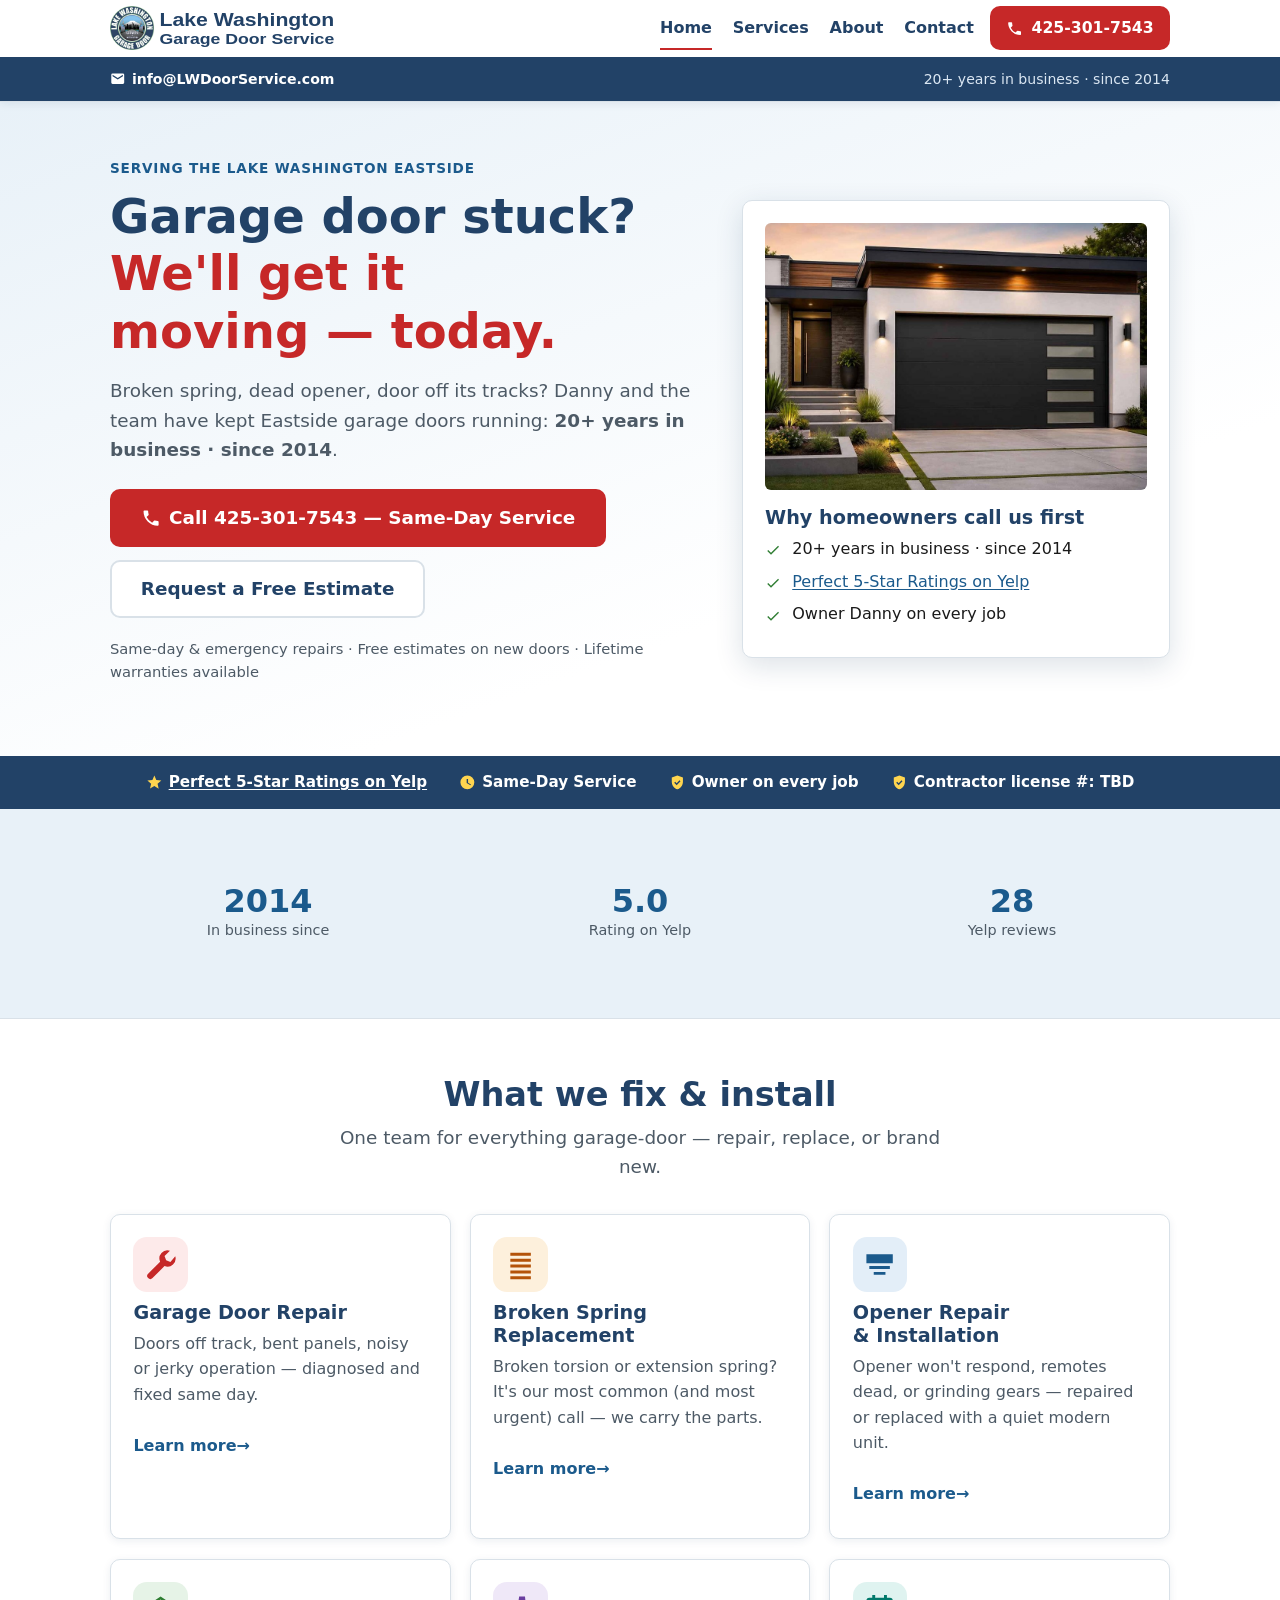
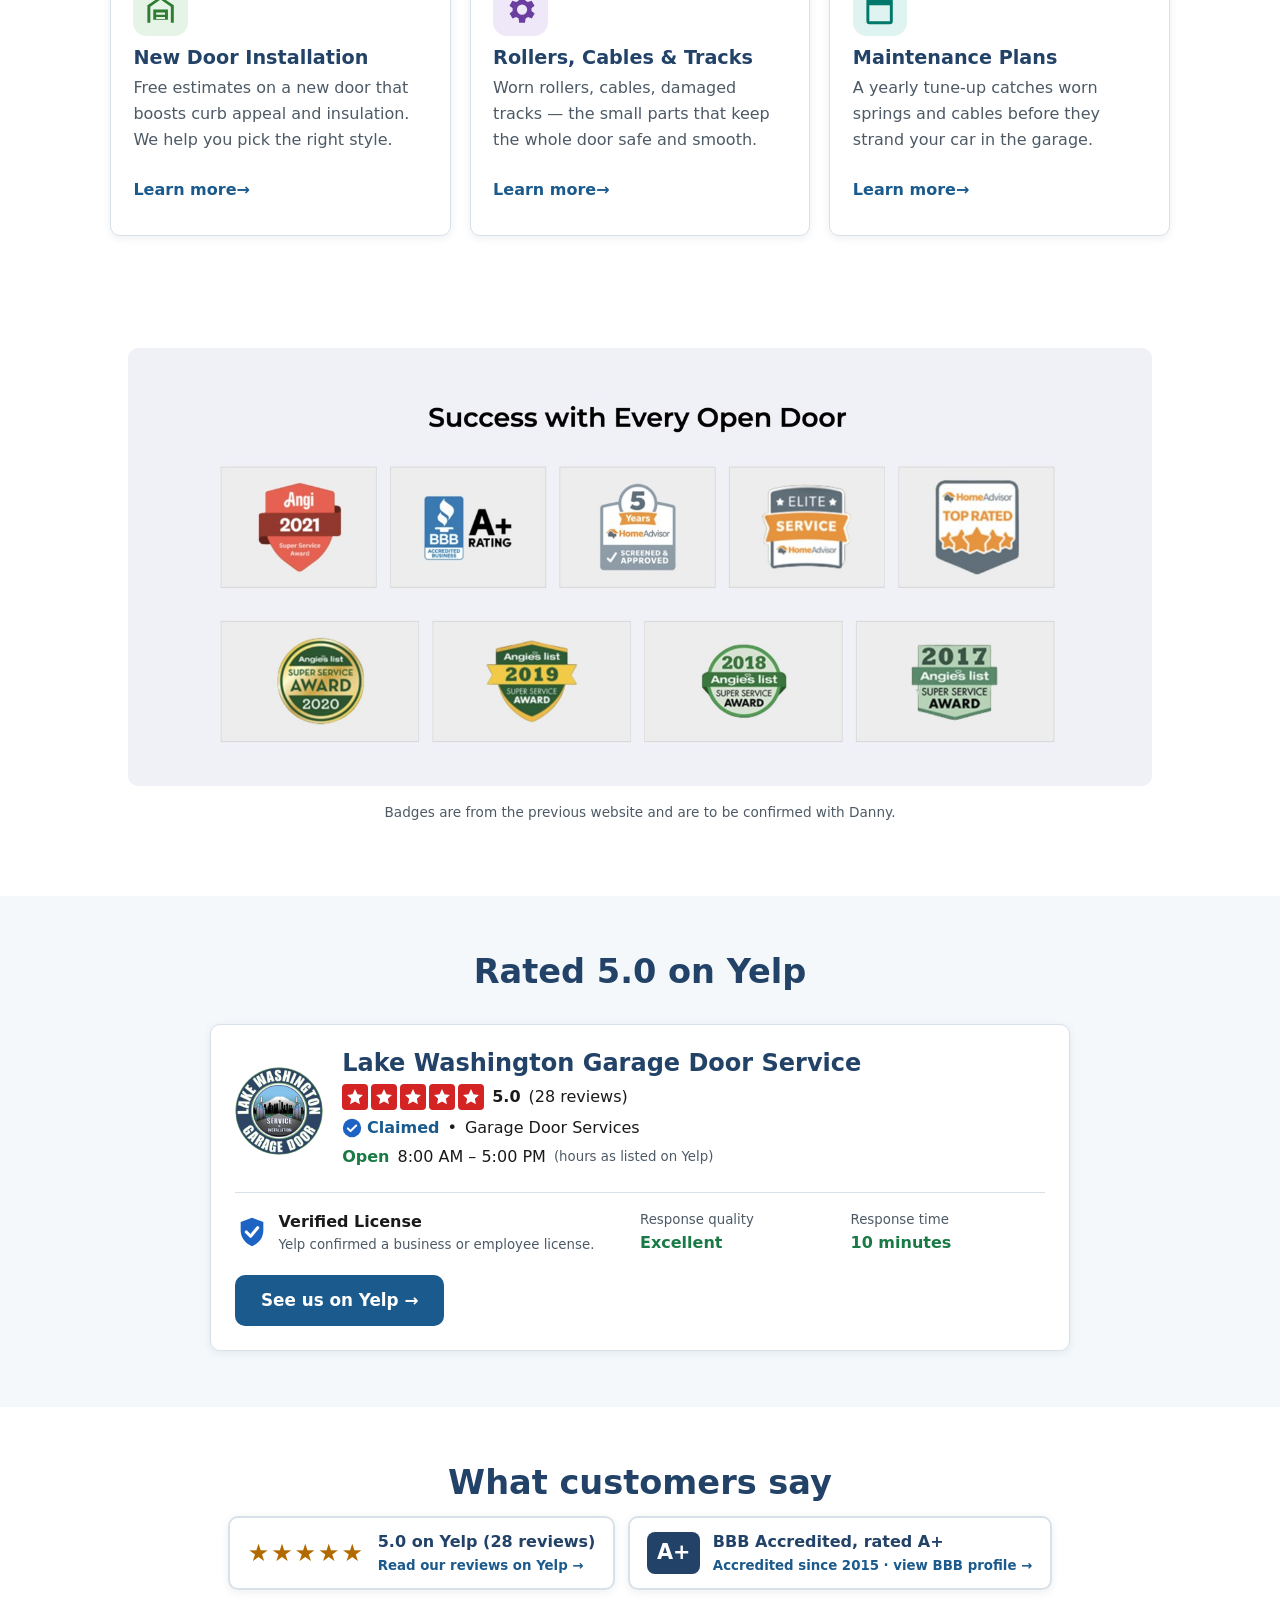
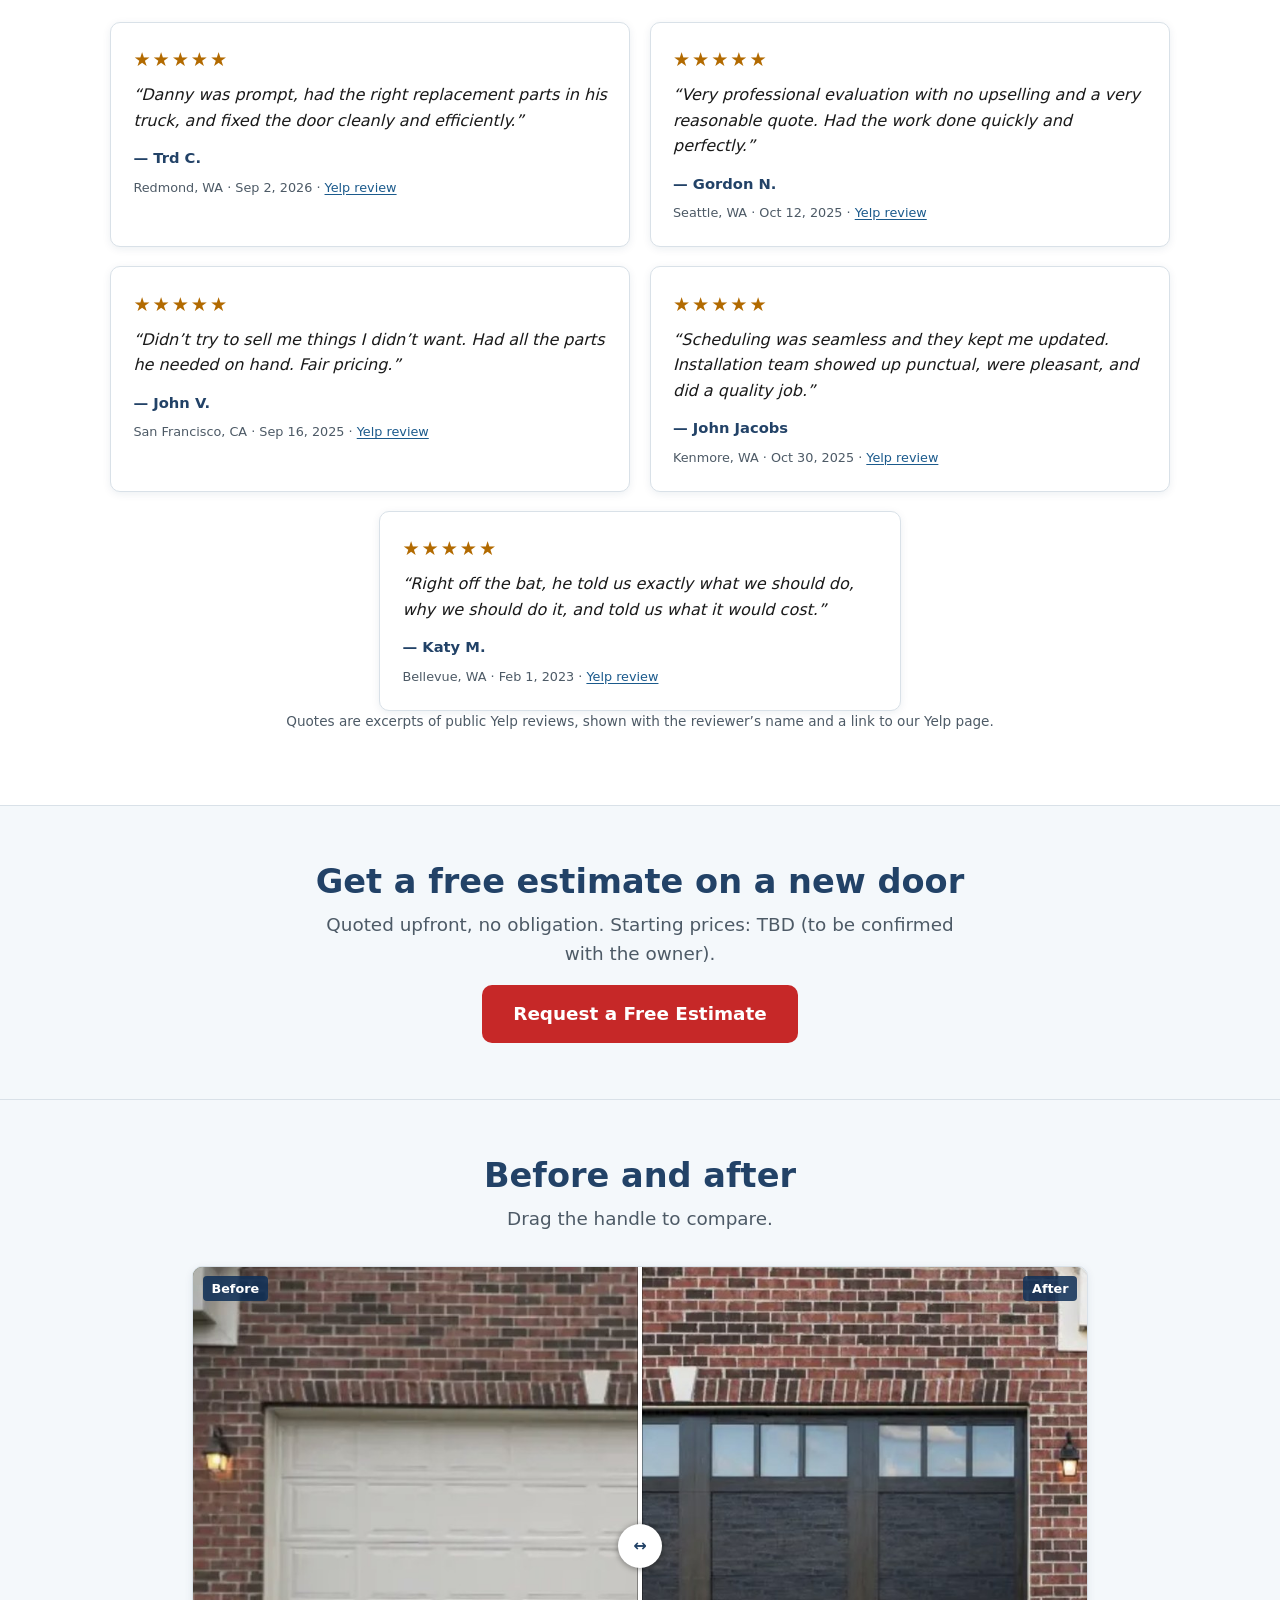
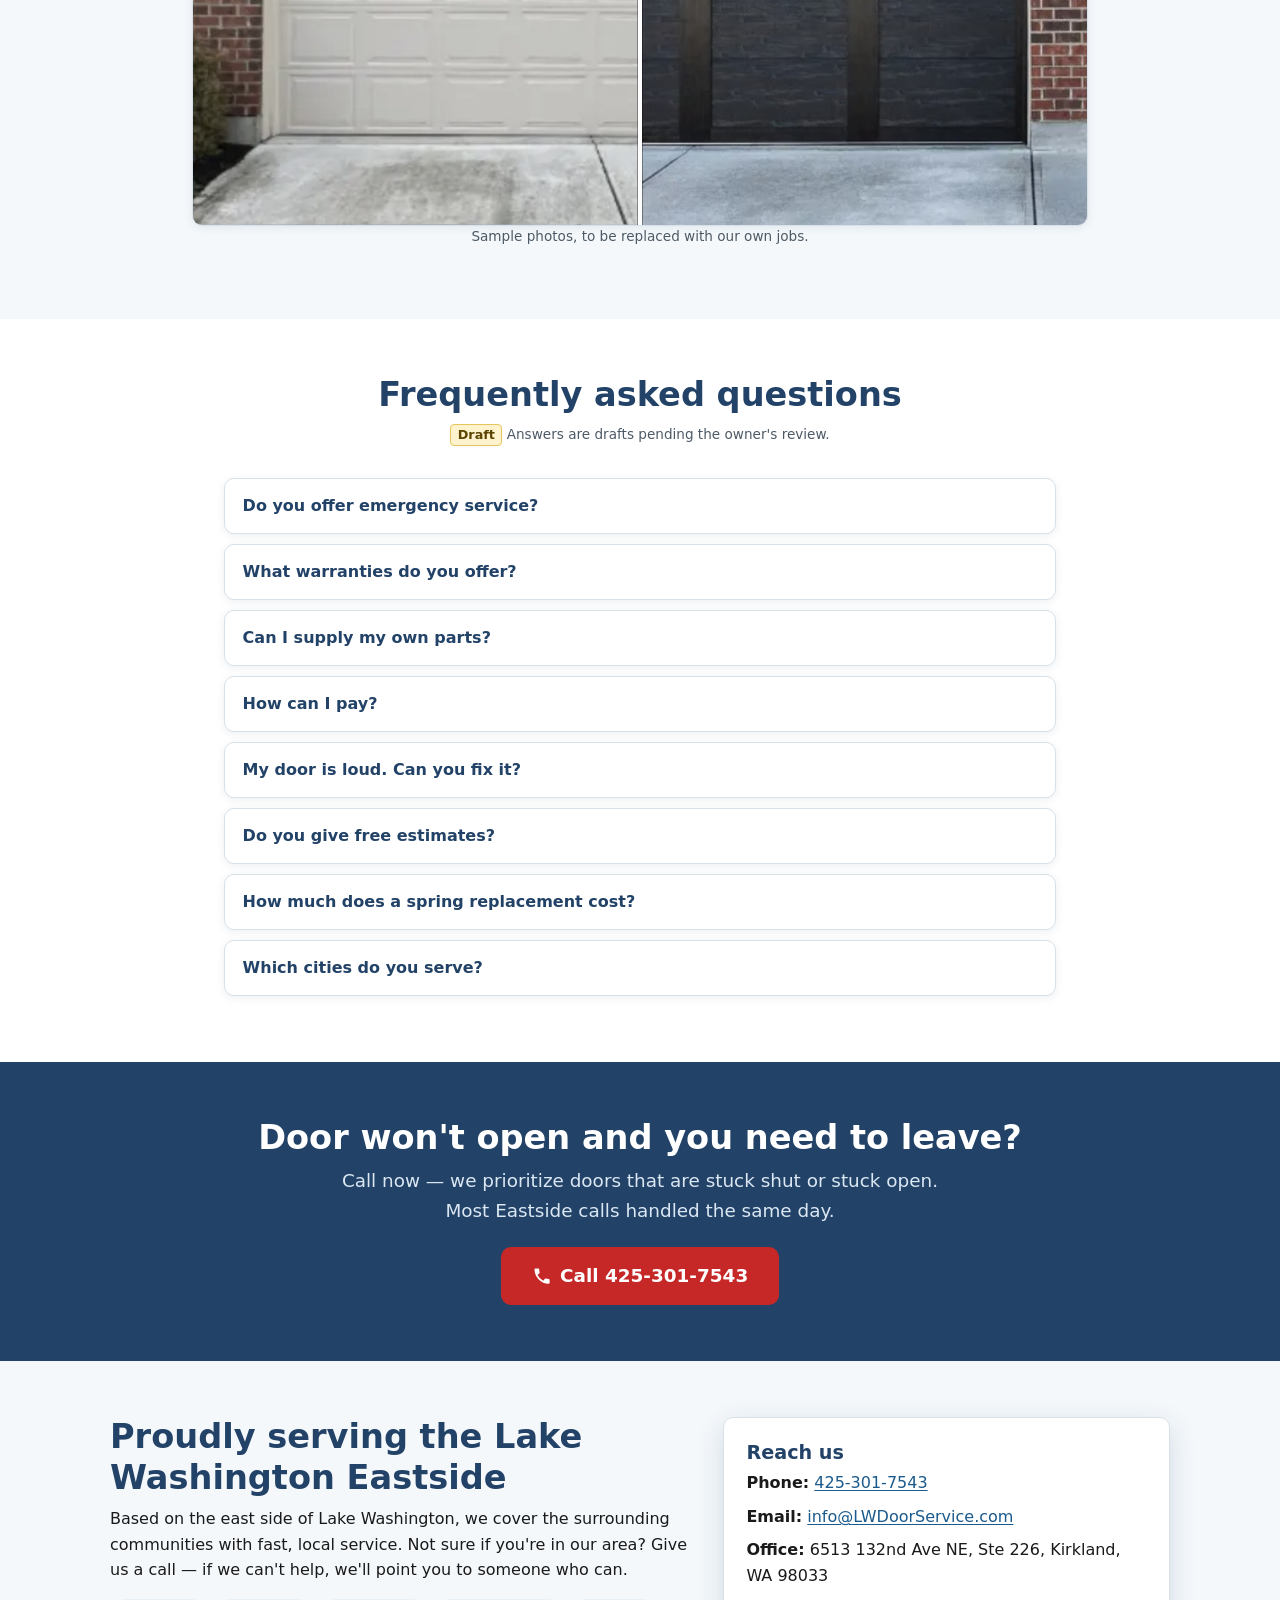
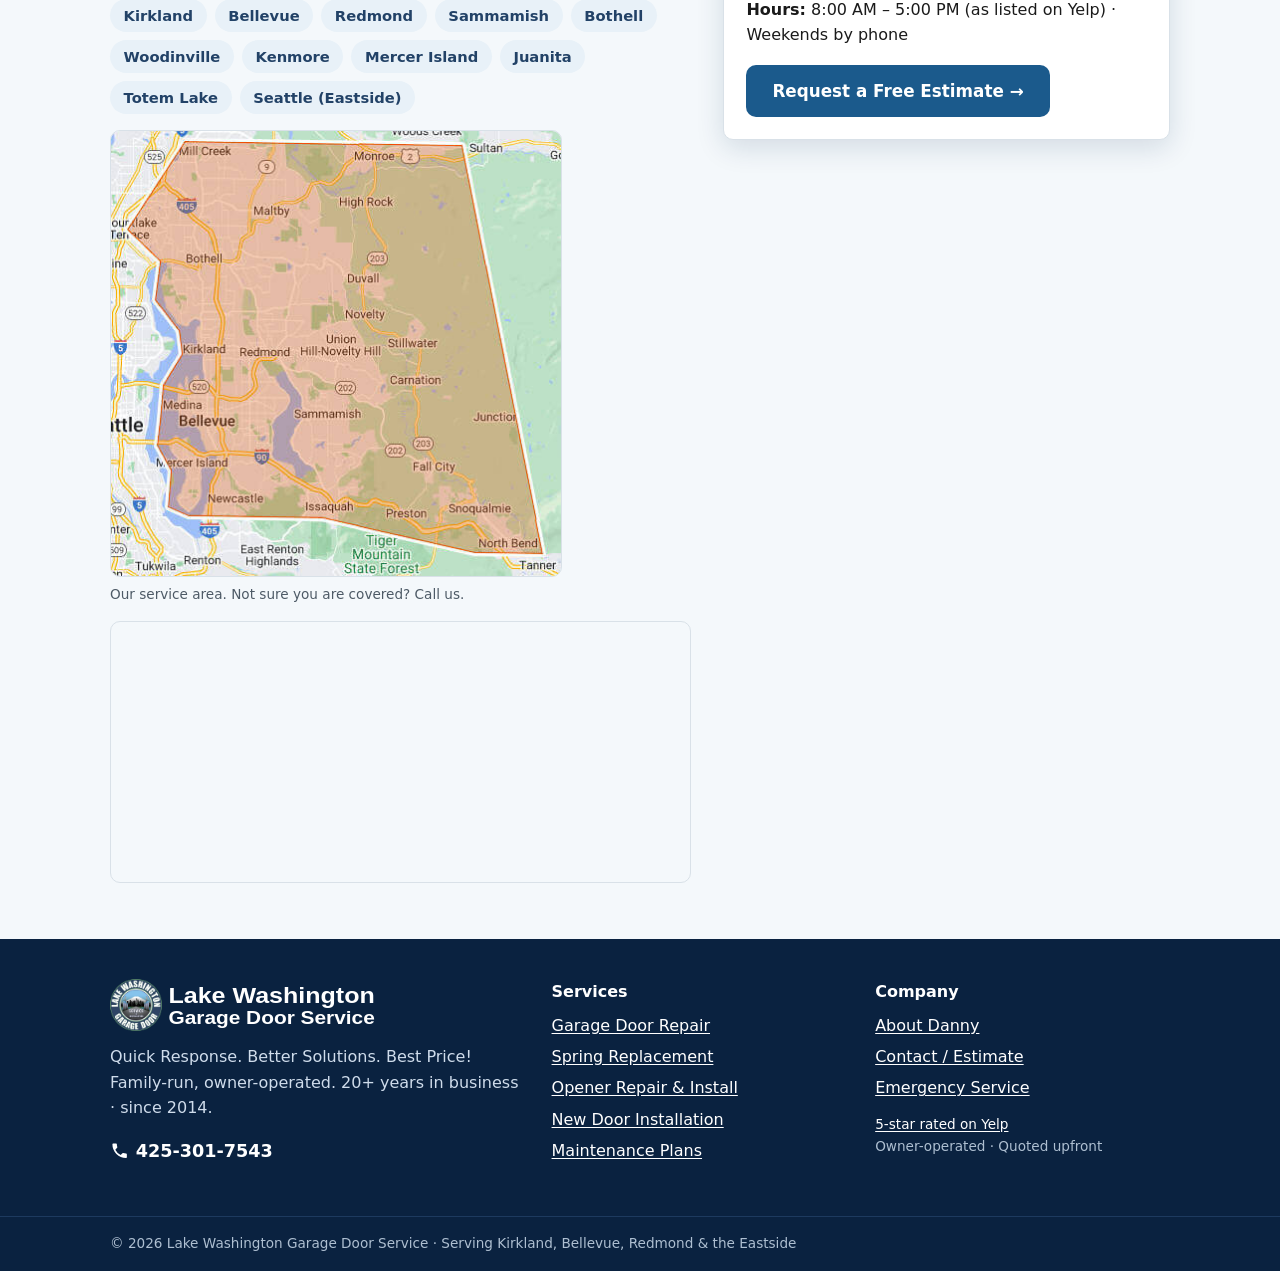
==== commit 38248fc0: "Site v5: before/after from supplied photo, hero photo, awards band, fifth testimonial, remove stocke" ====
--- a/index.html
+++ b/index.html
@@ -57,7 +57,7 @@
     <div>
       <p class="eyebrow">Serving the Lake Washington Eastside</p>
       <h1>Garage door stuck? <span>We'll get it moving — today.</span></h1>
-      <p class="lead">Broken spring, dead opener, door off its tracks? Danny and the team have kept Eastside garage doors running: <strong>20+ years in business · since 2014</strong>. Fully stocked trucks mean <strong>same-day repairs</strong>.</p>
+      <p class="lead">Broken spring, dead opener, door off its tracks? Danny and the team have kept Eastside garage doors running: <strong>20+ years in business · since 2014</strong>.</p>
       <div class="hero-cta">
         <a class="btn btn-emergency btn-lg" href="tel:+14253017543"><svg class="icon" aria-hidden="true" focusable="false"><use href="icons.svg#phone"/></svg> Call 425-301-7543 — Same-Day Service</a>
         <a class="btn btn-ghost btn-lg" href="contact.html">Request a Free Estimate</a>
@@ -65,12 +65,12 @@
       <p class="hero-note">Same-day &amp; emergency repairs · Free estimates on new doors · Lifetime warranties available</p>
     </div>
     <aside class="hero-card" aria-labelledby="why">
+      <img class="hero-photo" src="images/hero.jpg" alt="A modern home with a dark, flush-panel garage door at dusk" width="1000" height="707" fetchpriority="high">
       <h2 id="why" class="h3">Why homeowners call us first</h2>
       <ul class="checks">
         <li>20+ years in business · since 2014</li>
         <li><a href="https://www.yelp.com/biz/lake-washington-garage-door-service-kirkland-2" rel="noopener">Perfect 5-Star Ratings on Yelp</a></li>
         <li>Owner Danny on every job</li>
-        <li>Fully stocked trucks — fixed in one trip</li>
       </ul>
     </aside>
   </div>
@@ -137,6 +137,14 @@
         <a class="more" href="services.html#maintenance">Learn more<span class="sr-only"> about Maintenance Plans</span> →</a>
       </li>
     </ul>
+  </div>
+</section>
+
+<section class="rv" aria-labelledby="awards-h">
+  <div class="wrap">
+    <h2 id="awards-h" class="sr-only">Awards and ratings</h2>
+    <img class="awards" src="images/trust-badges.jpg" alt="Awards and ratings: Angi 2021 Super Service Award, BBB A+ rating, HomeAdvisor 5 years Screened and Approved, HomeAdvisor Elite Service, HomeAdvisor Top Rated, Angie's List Super Service Award 2017 to 2020" width="1600" height="685" loading="lazy">
+    <p class="fine center">Badges are from the previous website and are to be confirmed with Danny.</p>
   </div>
 </section>
 
@@ -170,7 +178,7 @@
       <p class="trust-links"><a class="yelp-badge" href="https://www.yelp.com/biz/lake-washington-garage-door-service-kirkland-2?dd_referrer=" rel="noopener"><span class="stars" aria-hidden="true">★★★★★</span><span><strong>5.0 on Yelp (28 reviews)</strong><small>Read our reviews on Yelp →</small></span></a>
       <a class="bbb-badge" href="https://www.bbb.org/us/wa/kirkland/profile/garage-doors/lake-washington-garage-door-service-llc-1296-90006589/addressId/342375" rel="noopener"><span class="bbb-grade" aria-hidden="true">A+</span><span><strong>BBB Accredited, rated A+</strong><small>Accredited since 2015 · view BBB profile →</small></span></a></p>
     </div>
-    <ul class="grid grid-2 plain">
+    <ul class="grid grid-2 plain reviews">
       <li class="review">
         <p class="stars" aria-label="5 out of 5 stars">★★★★★</p>
         <blockquote><p>&ldquo;Danny was prompt, had the right replacement parts in his truck, and fixed the door cleanly and efficiently.&rdquo;</p></blockquote>
@@ -195,6 +203,12 @@
         <p class="who">— John Jacobs</p>
         <p class="src">Kenmore, WA · Oct 30, 2025 · <a href="https://www.yelp.com/biz/lake-washington-garage-door-service-kirkland-2?dd_referrer=" rel="noopener">Yelp review<span class="sr-only"> by John Jacobs</span></a></p>
       </li>
+      <li class="review">
+        <p class="stars" aria-label="5 out of 5 stars">★★★★★</p>
+        <blockquote><p>&ldquo;Right off the bat, he told us exactly what we should do, why we should do it, and told us what it would cost.&rdquo;</p></blockquote>
+        <p class="who">— Katy M.</p>
+        <p class="src">Bellevue, WA · Feb 1, 2023 · <a href="https://www.yelp.com/biz/lake-washington-garage-door-service-kirkland-2?dd_referrer=" rel="noopener">Yelp review<span class="sr-only"> by Katy M.</span></a></p>
+      </li>
     </ul>
     <p class="fine center">Quotes are excerpts of public Yelp reviews, shown with the reviewer&rsquo;s name and a link to our Yelp page.</p>
   </div>
@@ -215,13 +229,13 @@
       <p class="lead">Drag the handle to compare.</p>
     </div>
     <figure class="ba" data-ba>
-      <img class="ba-after" src="images/after.jpg" alt="After: a modern dark garage door" width="1200" height="750" loading="lazy">
-      <img class="ba-before" src="images/before.jpg" alt="Before: a worn garage door covered in graffiti" width="1200" height="750" loading="lazy">
+      <img class="ba-after" src="images/after.jpg" alt="After: a new black garage door with windows on a brick home" width="1200" height="750" loading="lazy">
+      <img class="ba-before" src="images/before.jpg" alt="Before: an old cream-colored garage door on the same brick home" width="1200" height="750" loading="lazy">
       <span class="ba-tag ba-tag-l">Before</span><span class="ba-tag ba-tag-r">After</span>
       <span class="ba-handle" aria-hidden="true"></span>
       <input class="ba-range" type="range" min="0" max="100" value="50" aria-label="Before and after comparison, drag to reveal">
     </figure>
-    <p class="fine center">Sample photos (stand-ins, CC0 via Wikimedia Commons), to be replaced with our own jobs.</p>
+    <p class="fine center">Sample photos, to be replaced with our own jobs.</p>
   </div>
 </section>
 
--- a/styles.css
+++ b/styles.css
@@ -318,3 +318,8 @@
 html.js .rv { opacity: 0; transform: translateY(18px); transition: opacity .6s ease, transform .6s ease; }
 html.js .rv.in { opacity: 1; transform: none; }
 @media (prefers-reduced-motion: reduce) { .door-lift { display: none; } html.js .rv { opacity: 1; transform: none; transition: none; } }
+
+/* v5 */
+.hero-photo { display: block; width: 100%; height: auto; aspect-ratio: 10 / 7; object-fit: cover; border-radius: calc(var(--radius) - 4px); margin: 0 0 1rem; }
+.awards { display: block; width: 100%; max-width: 64rem; height: auto; margin: 0 auto 1rem; border-radius: var(--radius); }
+@media (min-width: 640px) { .reviews > li:last-child:nth-child(odd) { grid-column: 1 / -1; justify-self: center; max-width: calc(50% - .5rem); } }
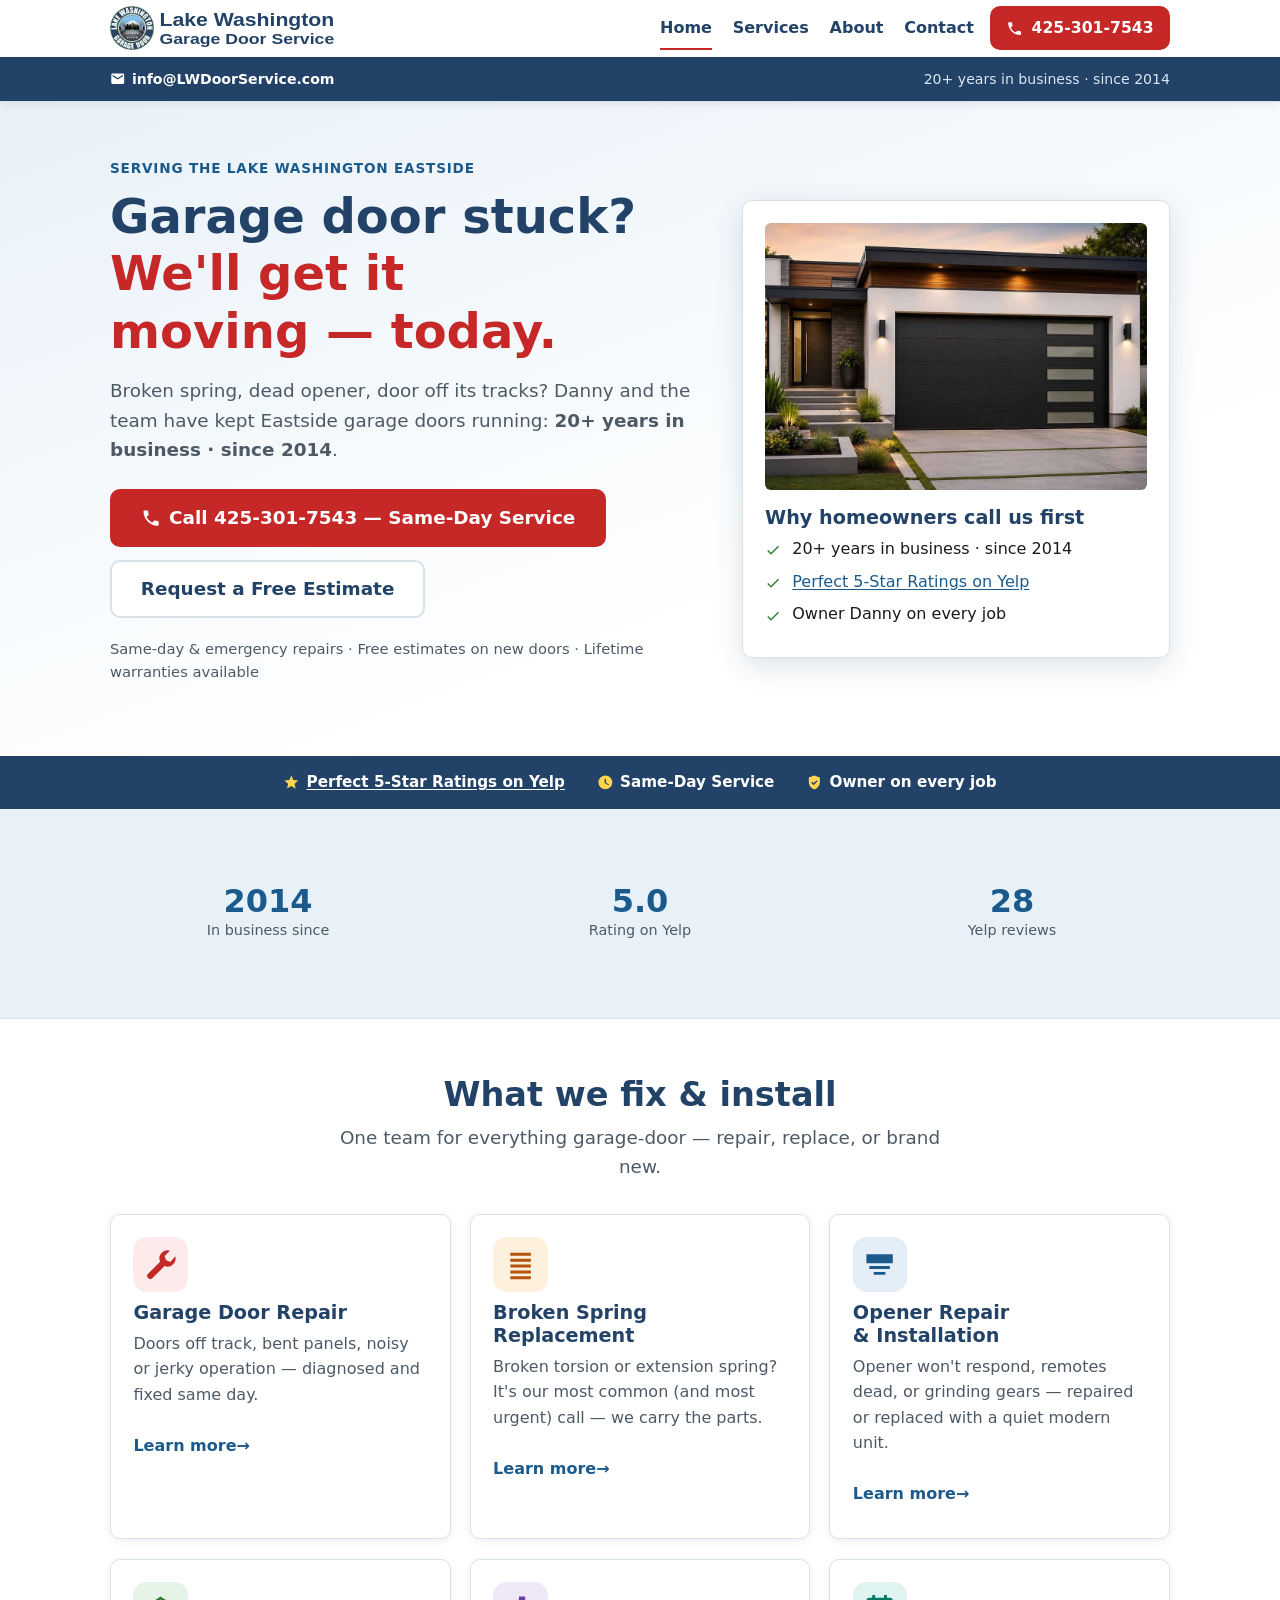
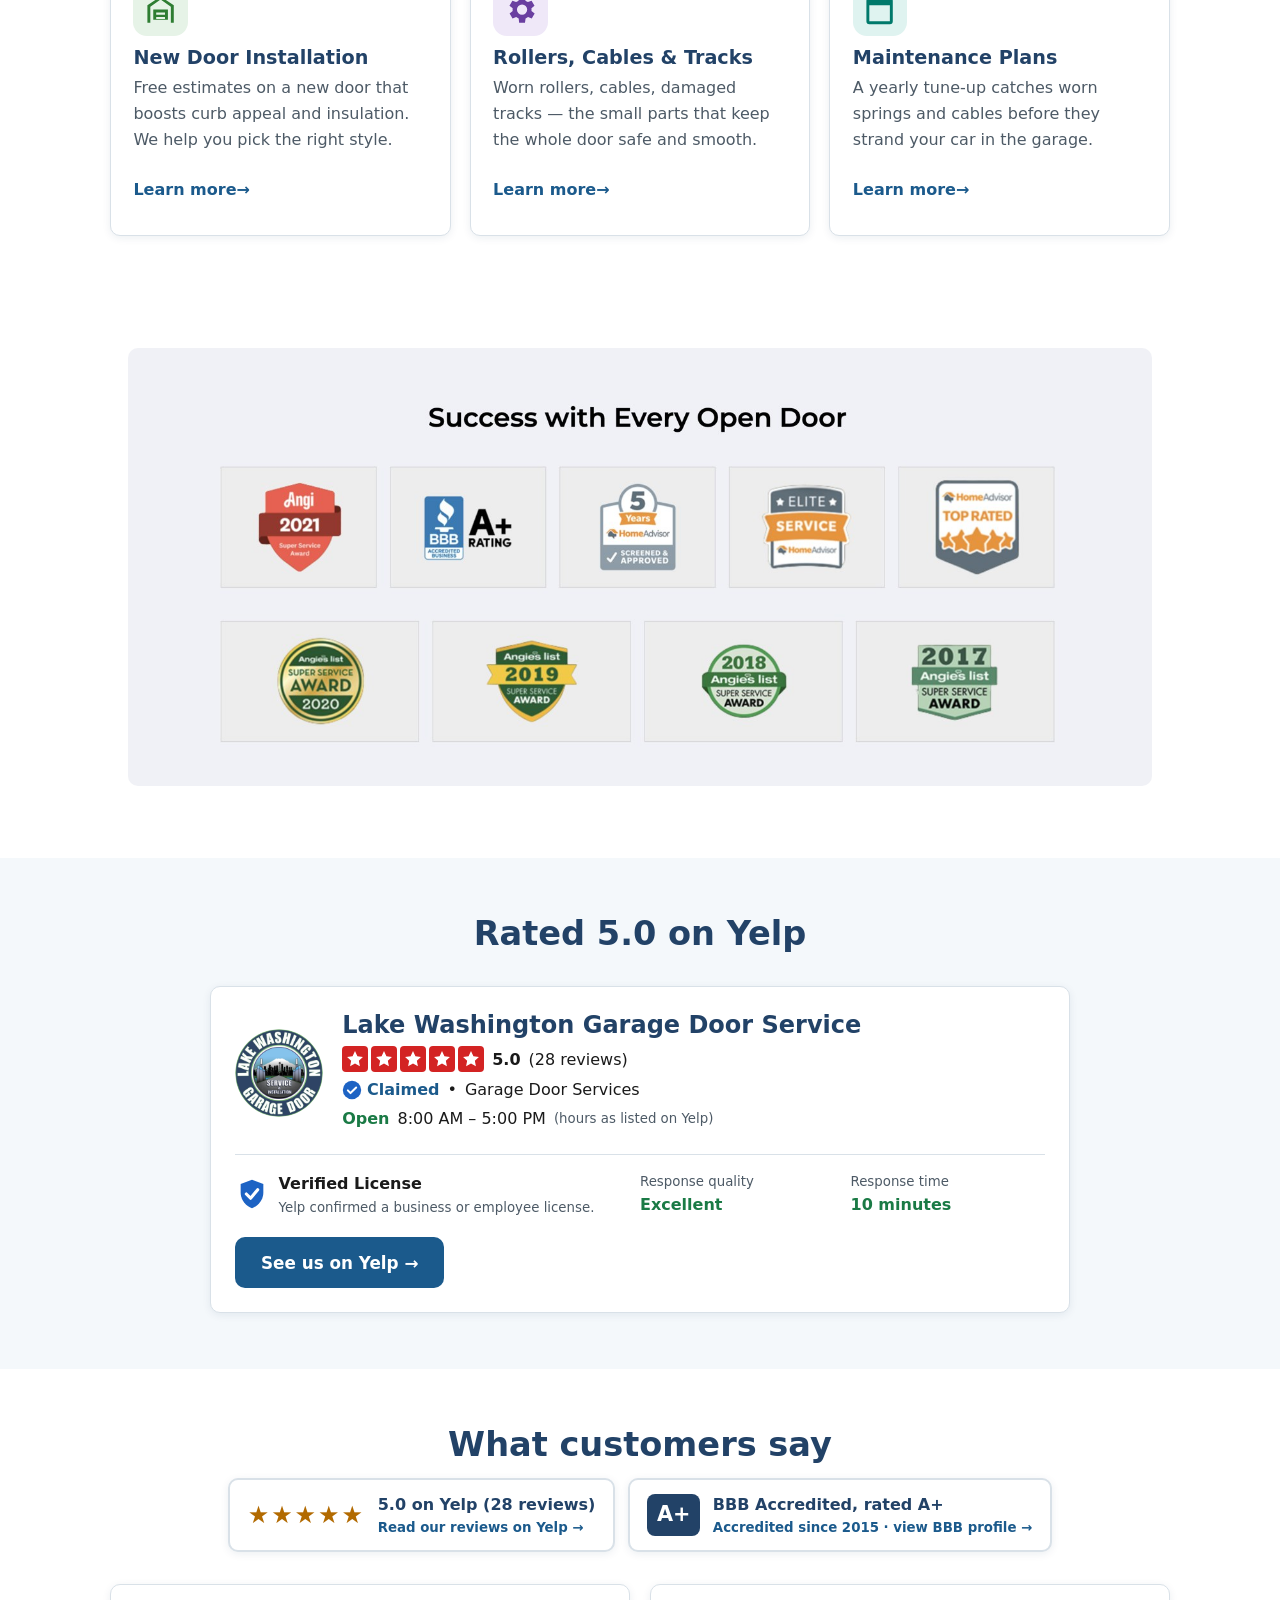
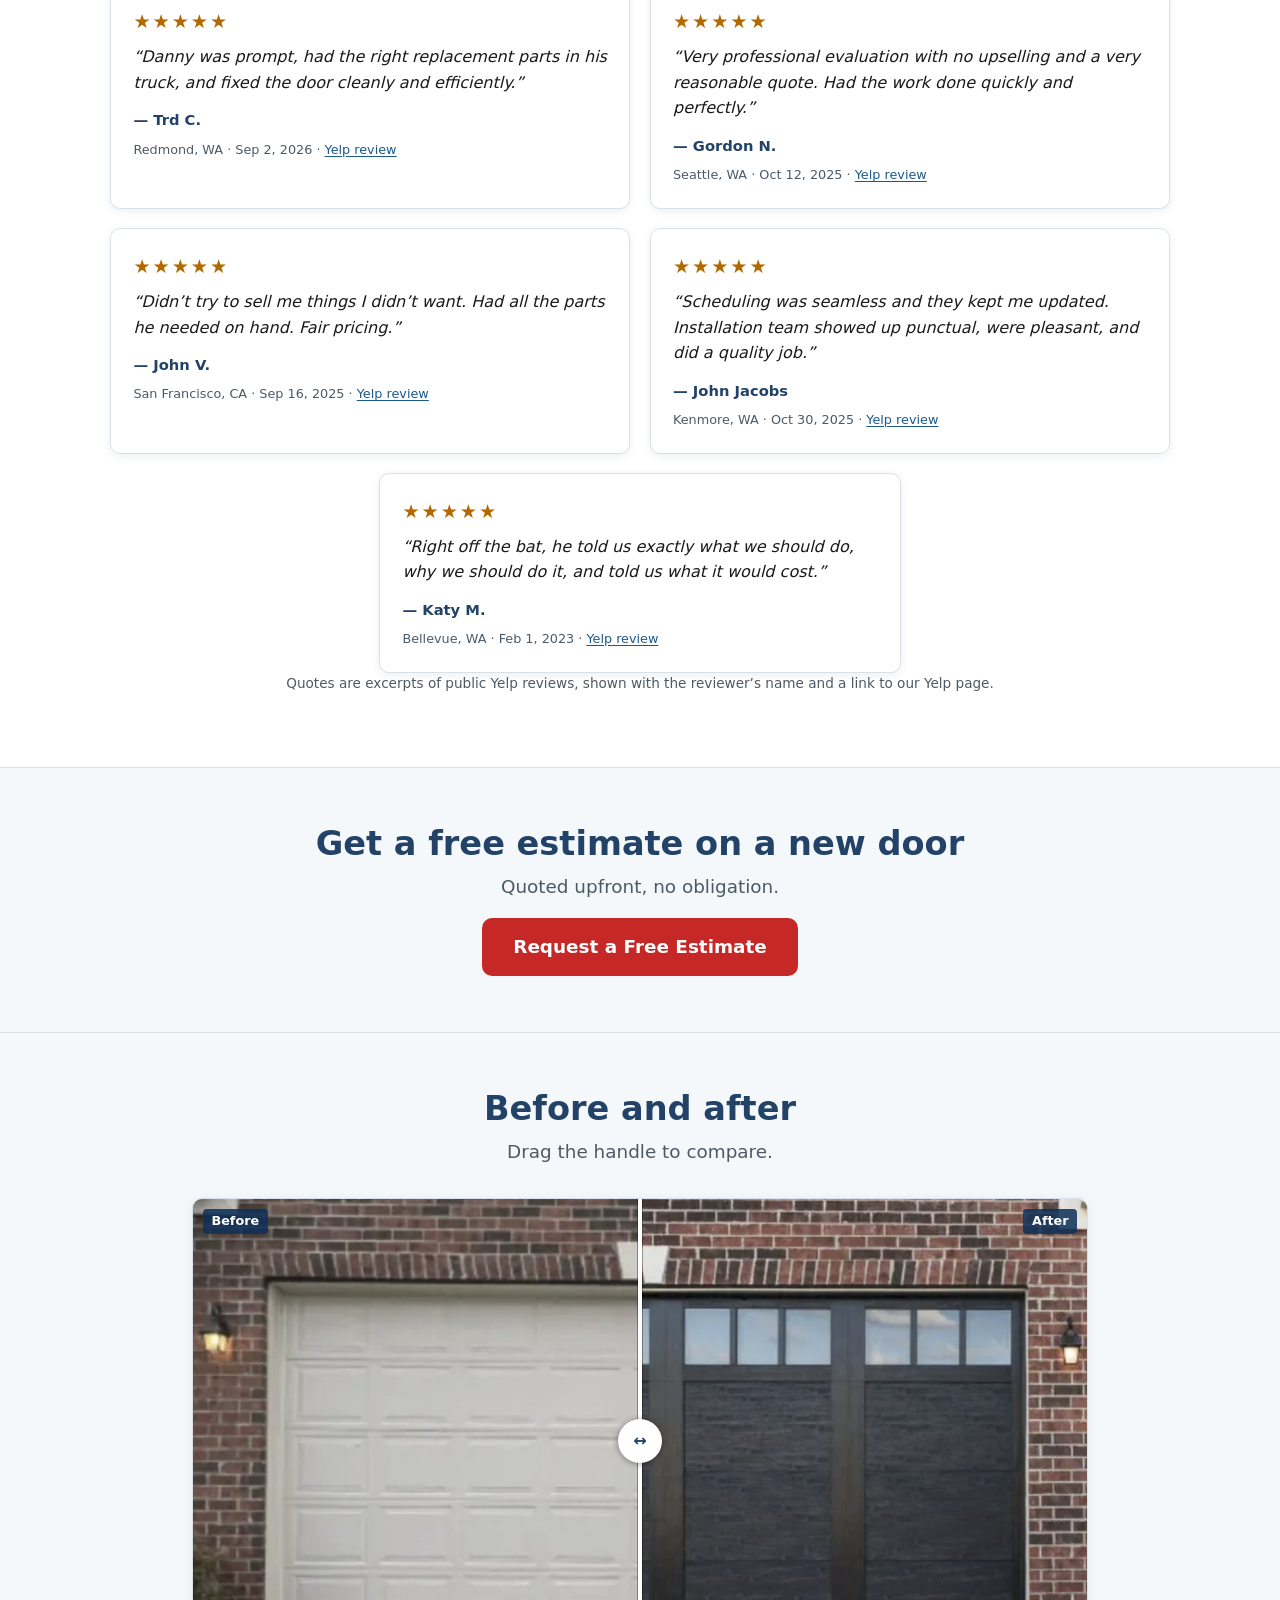
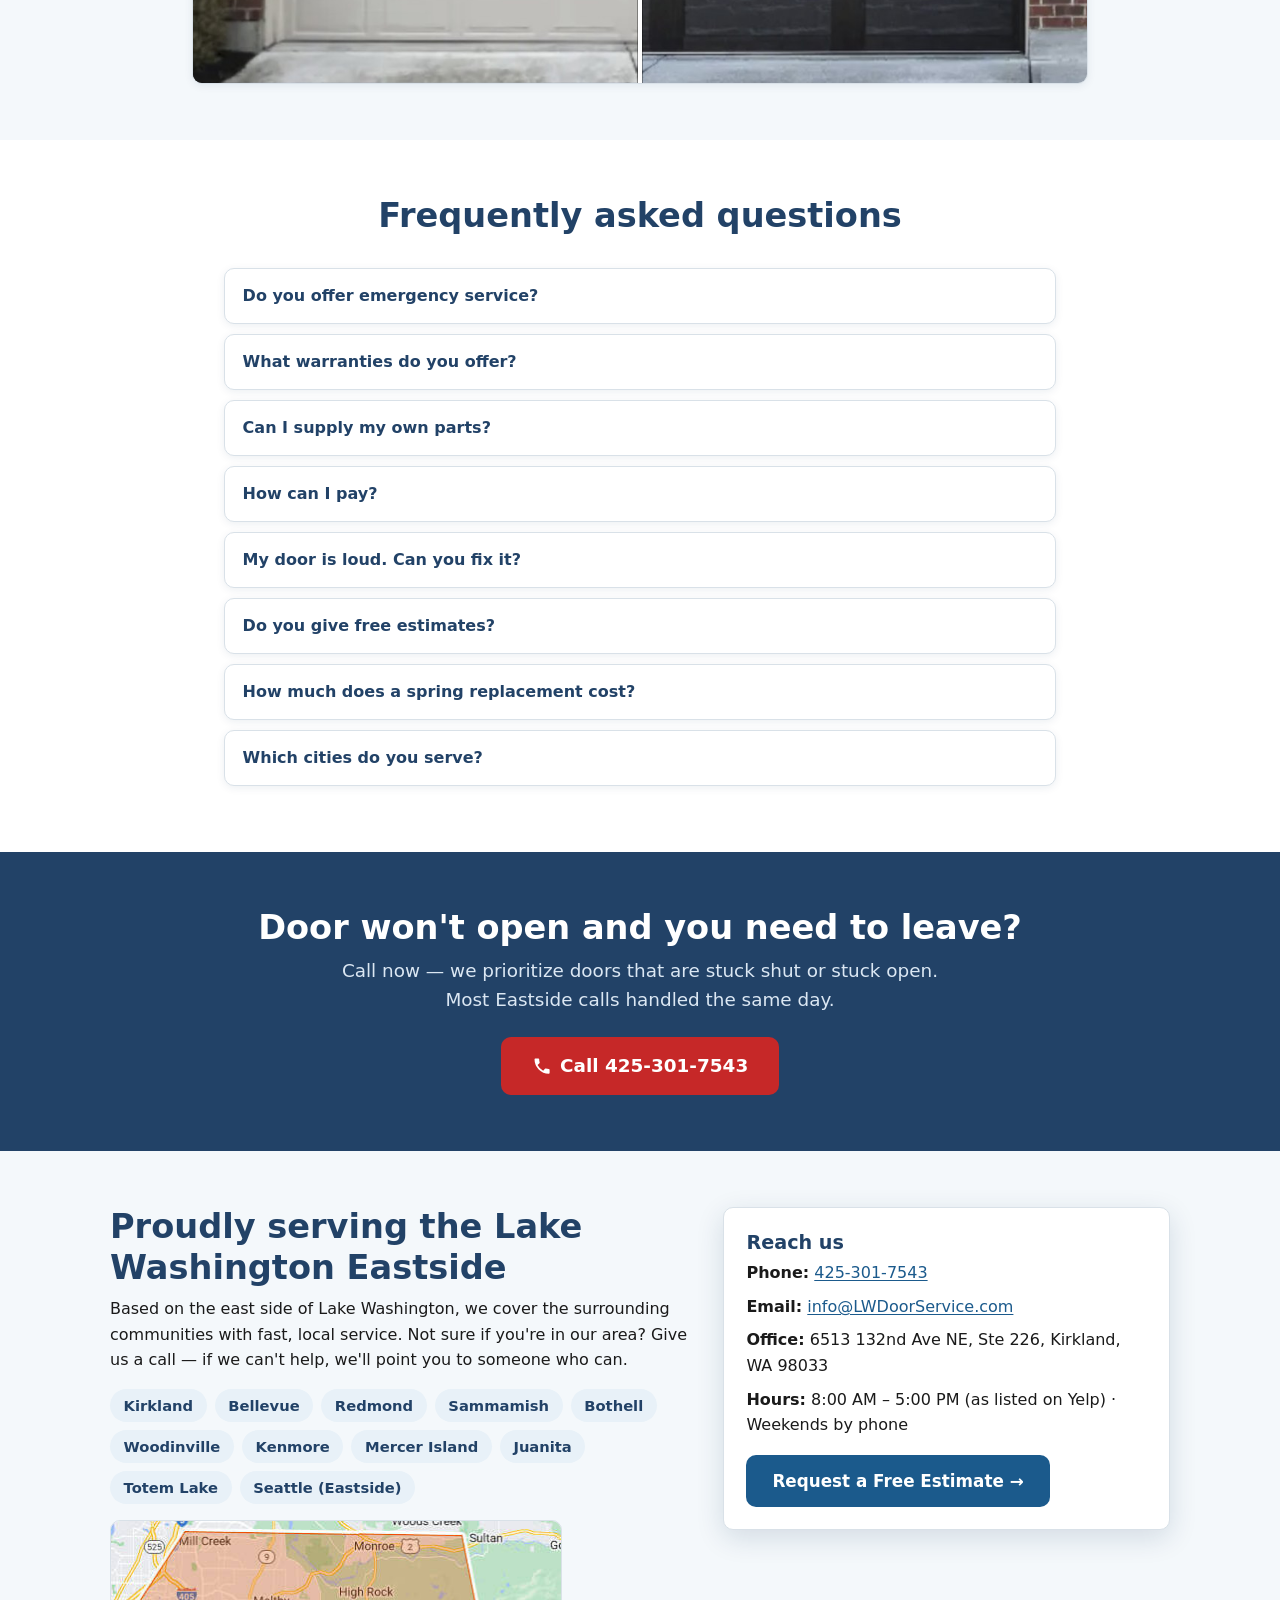
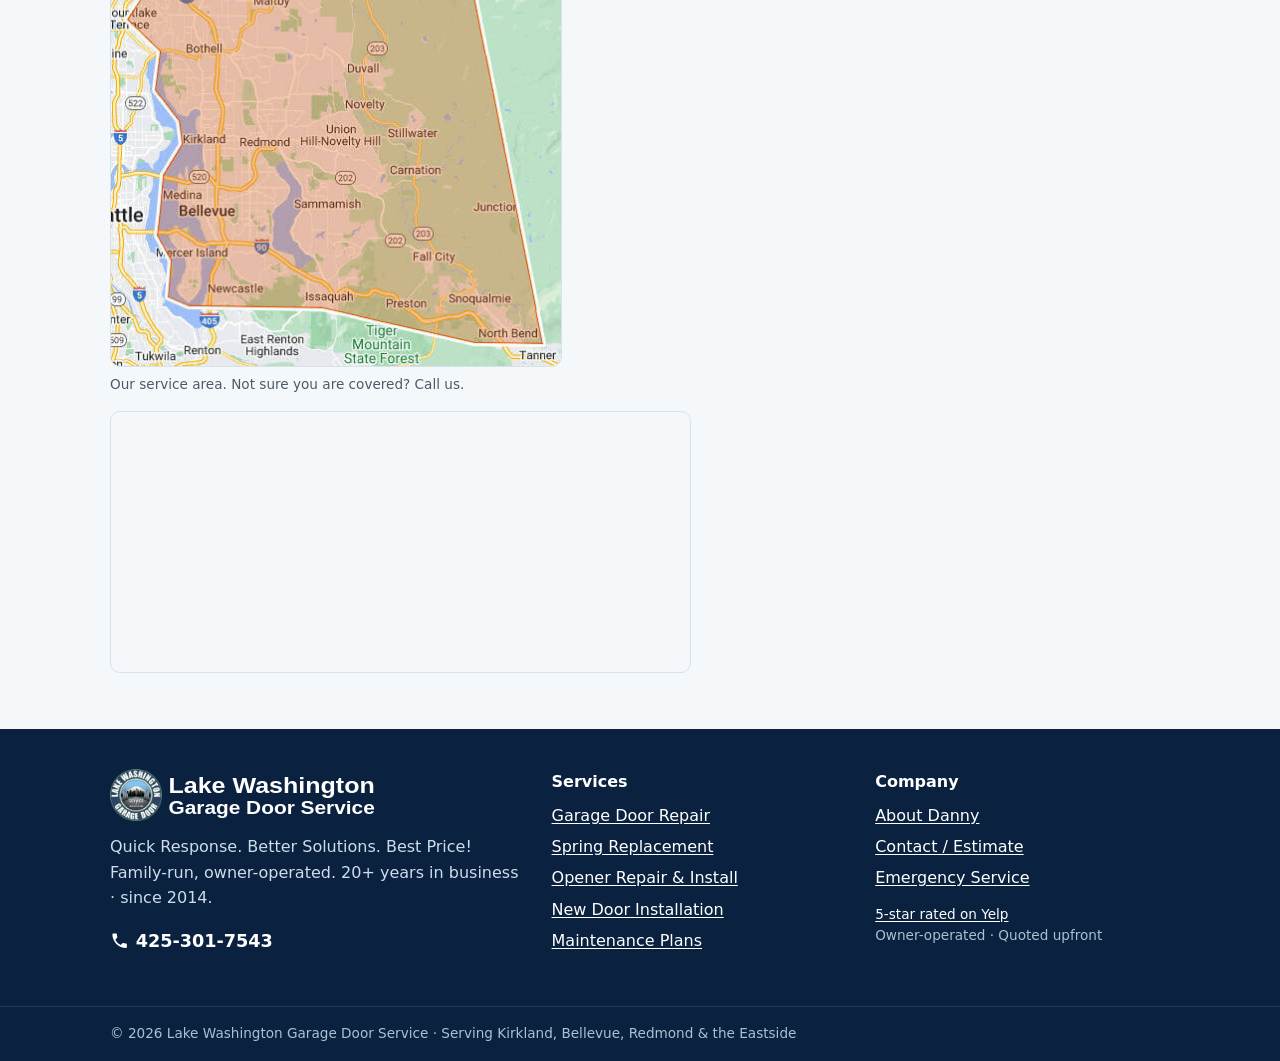
==== commit 58561d15: "Site v6: before/after cropped to wall, lights and door; internal notes removed Co-Authored-By: Claud" ====
--- a/index.html
+++ b/index.html
@@ -25,7 +25,7 @@
   "telephone": "+14253017543",
   "email": "info@LWDoorService.com",
   "url": "https://lwdoorservice.com/",
-  "image": "https://lwdoorservice.com/og-image.png",
+  "image": "https://lwdoorservice.com/logos/badge.png",
   "priceRange": "$$",
   "slogan": "Quick Response. Better Solutions. Best Price!",
   "areaServed": [{"@type":"City","name":"Kirkland"},{"@type":"City","name":"Bellevue"},{"@type":"City","name":"Redmond"},{"@type":"City","name":"Sammamish"},{"@type":"City","name":"Bothell"},{"@type":"City","name":"Woodinville"},{"@type":"City","name":"Kenmore"},{"@type":"City","name":"Mercer Island"},{"@type":"City","name":"Seattle"}]
@@ -81,7 +81,6 @@
     <li><svg class="icon" aria-hidden="true" focusable="false"><use href="icons.svg#star"/></svg> <a href="https://www.yelp.com/biz/lake-washington-garage-door-service-kirkland-2" rel="noopener">Perfect 5-Star Ratings on Yelp</a></li>
     <li><svg class="icon" aria-hidden="true" focusable="false"><use href="icons.svg#clock"/></svg> Same-Day Service</li>
     <li><svg class="icon" aria-hidden="true" focusable="false"><use href="icons.svg#shield"/></svg> Owner on every job</li>
-    <li><svg class="icon" aria-hidden="true" focusable="false"><use href="icons.svg#shield"/></svg> Contractor license #: TBD</li>
   </ul>
 </div>
 
@@ -144,7 +143,6 @@
   <div class="wrap">
     <h2 id="awards-h" class="sr-only">Awards and ratings</h2>
     <img class="awards" src="images/trust-badges.jpg" alt="Awards and ratings: Angi 2021 Super Service Award, BBB A+ rating, HomeAdvisor 5 years Screened and Approved, HomeAdvisor Elite Service, HomeAdvisor Top Rated, Angie's List Super Service Award 2017 to 2020" width="1600" height="685" loading="lazy">
-    <p class="fine center">Badges are from the previous website and are to be confirmed with Danny.</p>
   </div>
 </section>
 
@@ -217,7 +215,7 @@
 <section class="estimate-band" aria-labelledby="est-h">
   <div class="wrap">
     <h2 id="est-h">Get a free estimate on a new door</h2>
-    <p class="lead">Quoted upfront, no obligation. Starting prices: TBD (to be confirmed with the owner).</p>
+    <p class="lead">Quoted upfront, no obligation.</p>
     <a class="btn btn-estimate btn-lg" href="contact.html">Request a Free Estimate</a>
   </div>
 </section>
@@ -235,7 +233,6 @@
       <span class="ba-handle" aria-hidden="true"></span>
       <input class="ba-range" type="range" min="0" max="100" value="50" aria-label="Before and after comparison, drag to reveal">
     </figure>
-    <p class="fine center">Sample photos, to be replaced with our own jobs.</p>
   </div>
 </section>
 
@@ -243,7 +240,6 @@
   <div class="wrap">
     <div class="section-head center">
       <h2 id="faq-h">Frequently asked questions</h2>
-      <p class="fine"><span class="draft-tag">Draft</span> Answers are drafts pending the owner's review.</p>
     </div>
     <div class="faq">
       <details><summary>Do you offer emergency service?</summary><p>Yes. Call 425-301-7543 and we prioritize doors that are stuck shut or stuck open. Most Eastside calls are handled the same day.</p></details>
@@ -252,7 +248,7 @@
       <details><summary>How can I pay?</summary><p>Check is preferred, and cards are accepted.</p></details>
       <details><summary>My door is loud. Can you fix it?</summary><p>Usually yes. It is most often a tune-up: we inspect the door, lubricate the moving parts, tighten the hardware and adjust the balance.</p></details>
       <details><summary>Do you give free estimates?</summary><p>Yes, free estimates on new doors. For repairs we quote the price upfront, before any work starts.</p></details>
-      <details><summary>How much does a spring replacement cost?</summary><p>It depends on the spring size, whether one or both springs are replaced, and your door's weight. We give you a firm price before we start. A typical price range will be added once confirmed.</p></details>
+      <details><summary>How much does a spring replacement cost?</summary><p>It depends on the spring size, whether one or both springs are replaced, and your door's weight. We give you a firm price before we start.</p></details>
       <details><summary>Which cities do you serve?</summary><p>Kirkland, Bellevue, Redmond, Sammamish, Bothell, Woodinville, Kenmore, Mercer Island, Juanita, Totem Lake and the Seattle Eastside. Not sure? Call us.</p></details>
     </div>
   </div>
--- a/styles.css
+++ b/styles.css
@@ -285,7 +285,7 @@
 .faq details[open] summary { border-bottom: 1px solid var(--line); }
 .faq details p { margin: 0; padding: .9rem 1.1rem; color: var(--muted); }
 .draft-tag { display: inline-block; background: #fff3cd; color: #5c4400; border: 1px solid #e6c65c; border-radius: 4px; padding: 0 .4rem; font-weight: 700; font-size: .8rem; }
-.ba { position: relative; max-width: 56rem; margin: 0 auto; aspect-ratio: 16 / 10; overflow: hidden; border-radius: var(--radius); border: 1px solid var(--line); box-shadow: var(--shadow); --pos: 50%; }
+.ba { position: relative; max-width: 56rem; margin: 0 auto; aspect-ratio: 1200 / 650; overflow: hidden; border-radius: var(--radius); border: 1px solid var(--line); box-shadow: var(--shadow); --pos: 50%; }
 .ba img { position: absolute; inset: 0; width: 100%; height: 100%; object-fit: cover; }
 .ba-before { clip-path: inset(0 calc(100% - var(--pos)) 0 0); }
 .ba-handle { position: absolute; top: 0; bottom: 0; left: var(--pos); width: 4px; margin-left: -2px; background: #fff; box-shadow: 0 0 0 1px rgba(0,0,0,.35); pointer-events: none; }
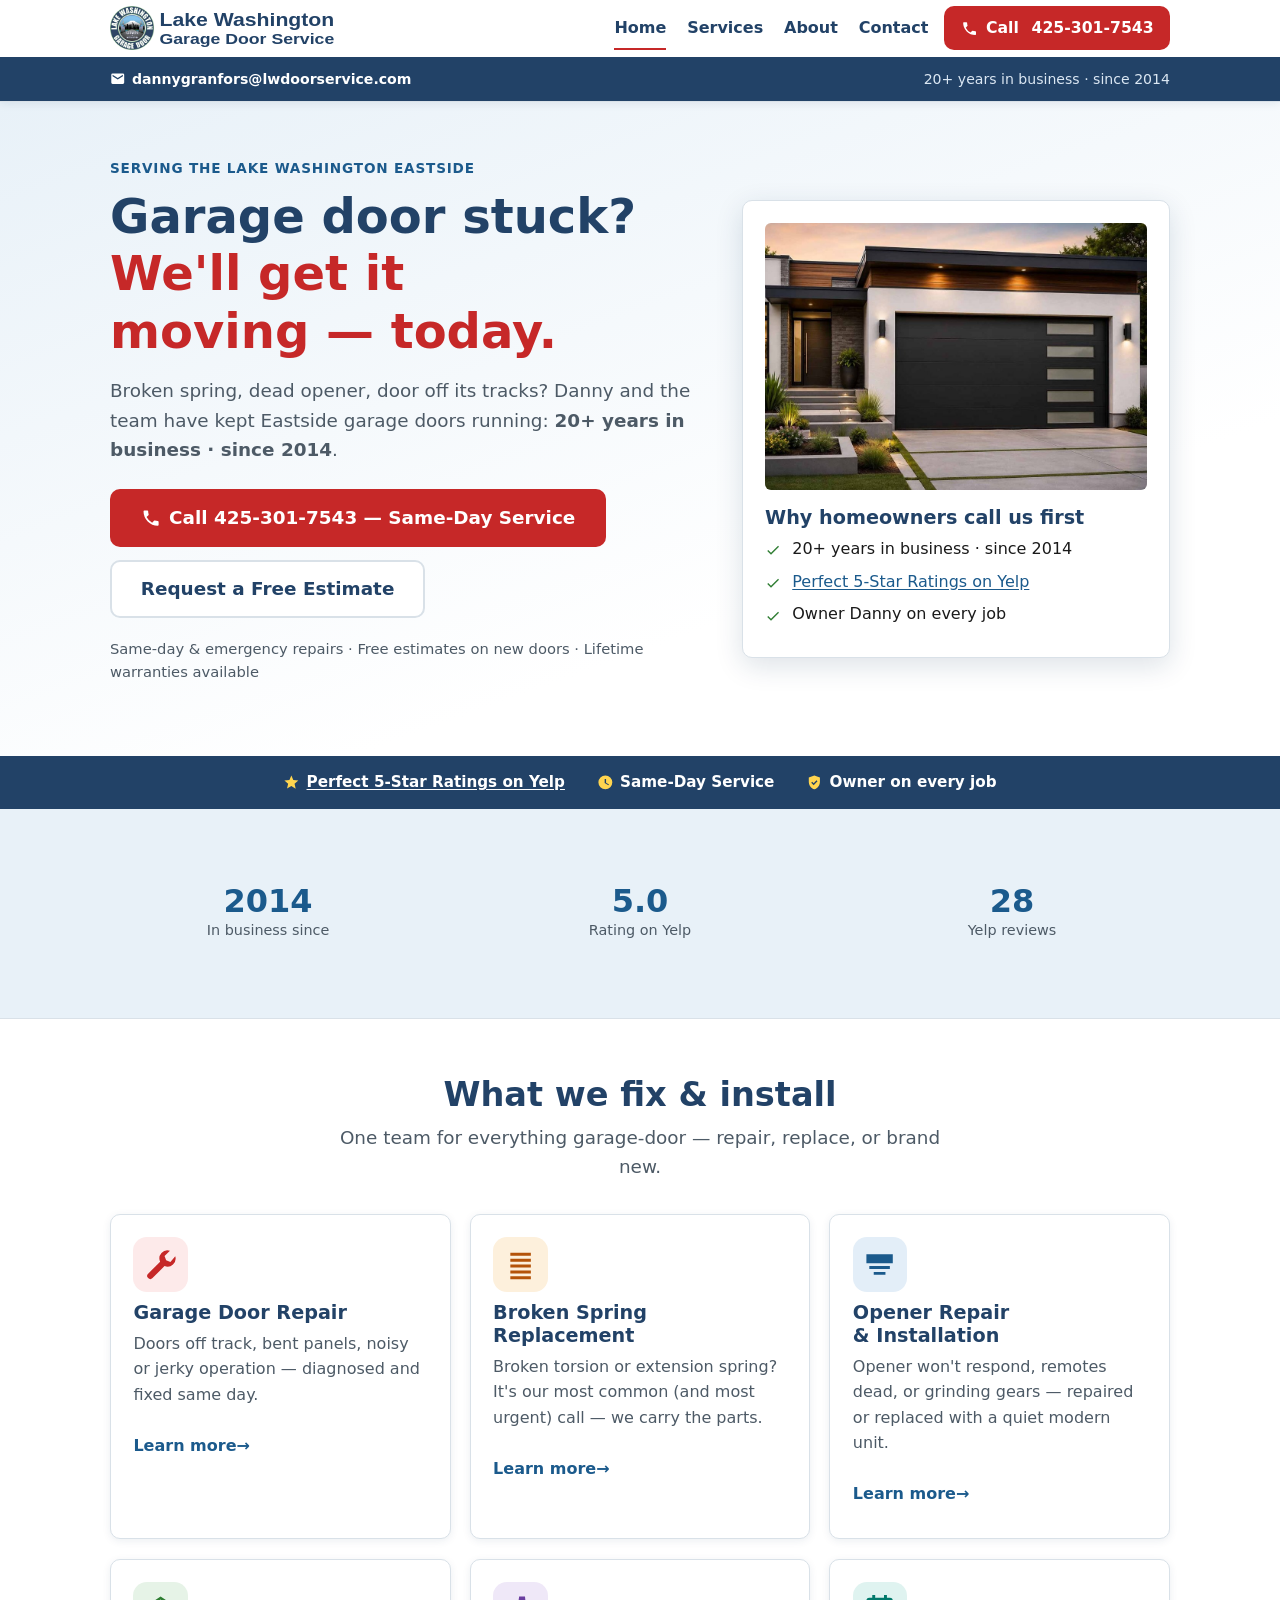
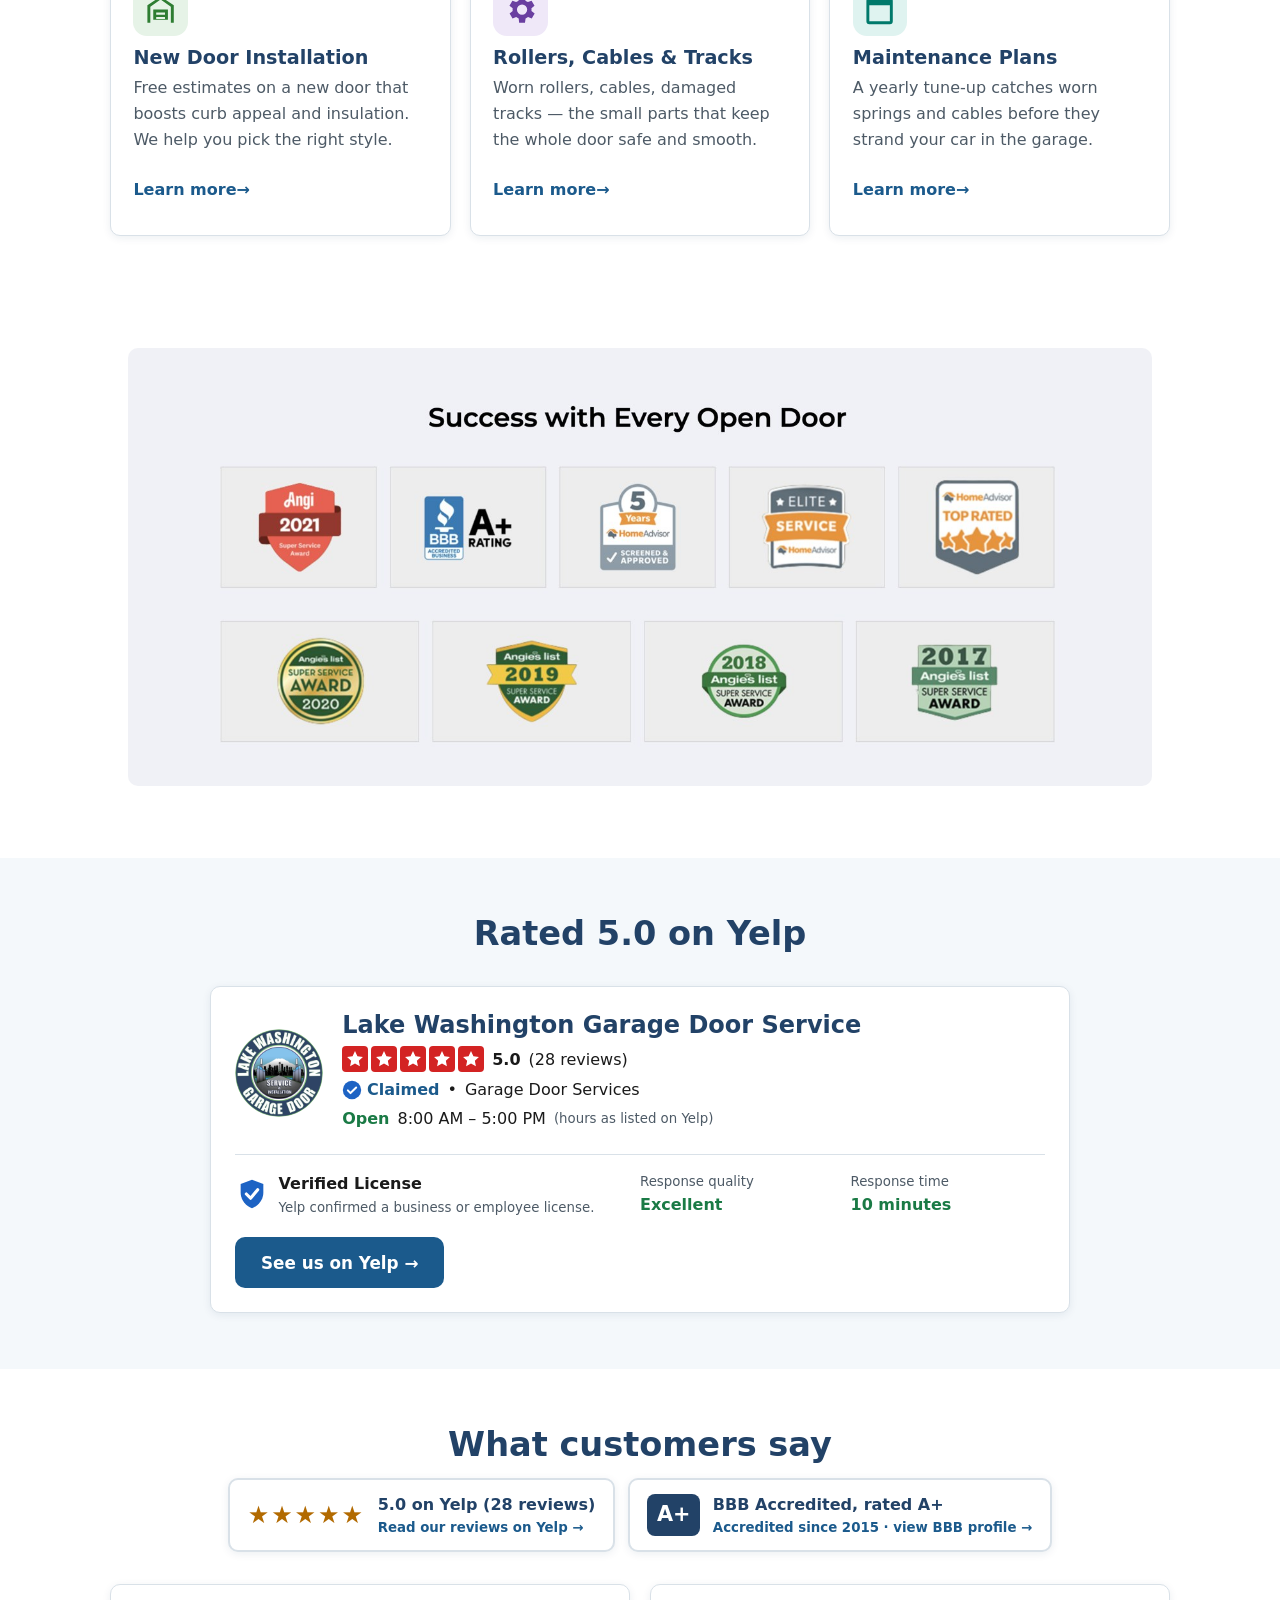
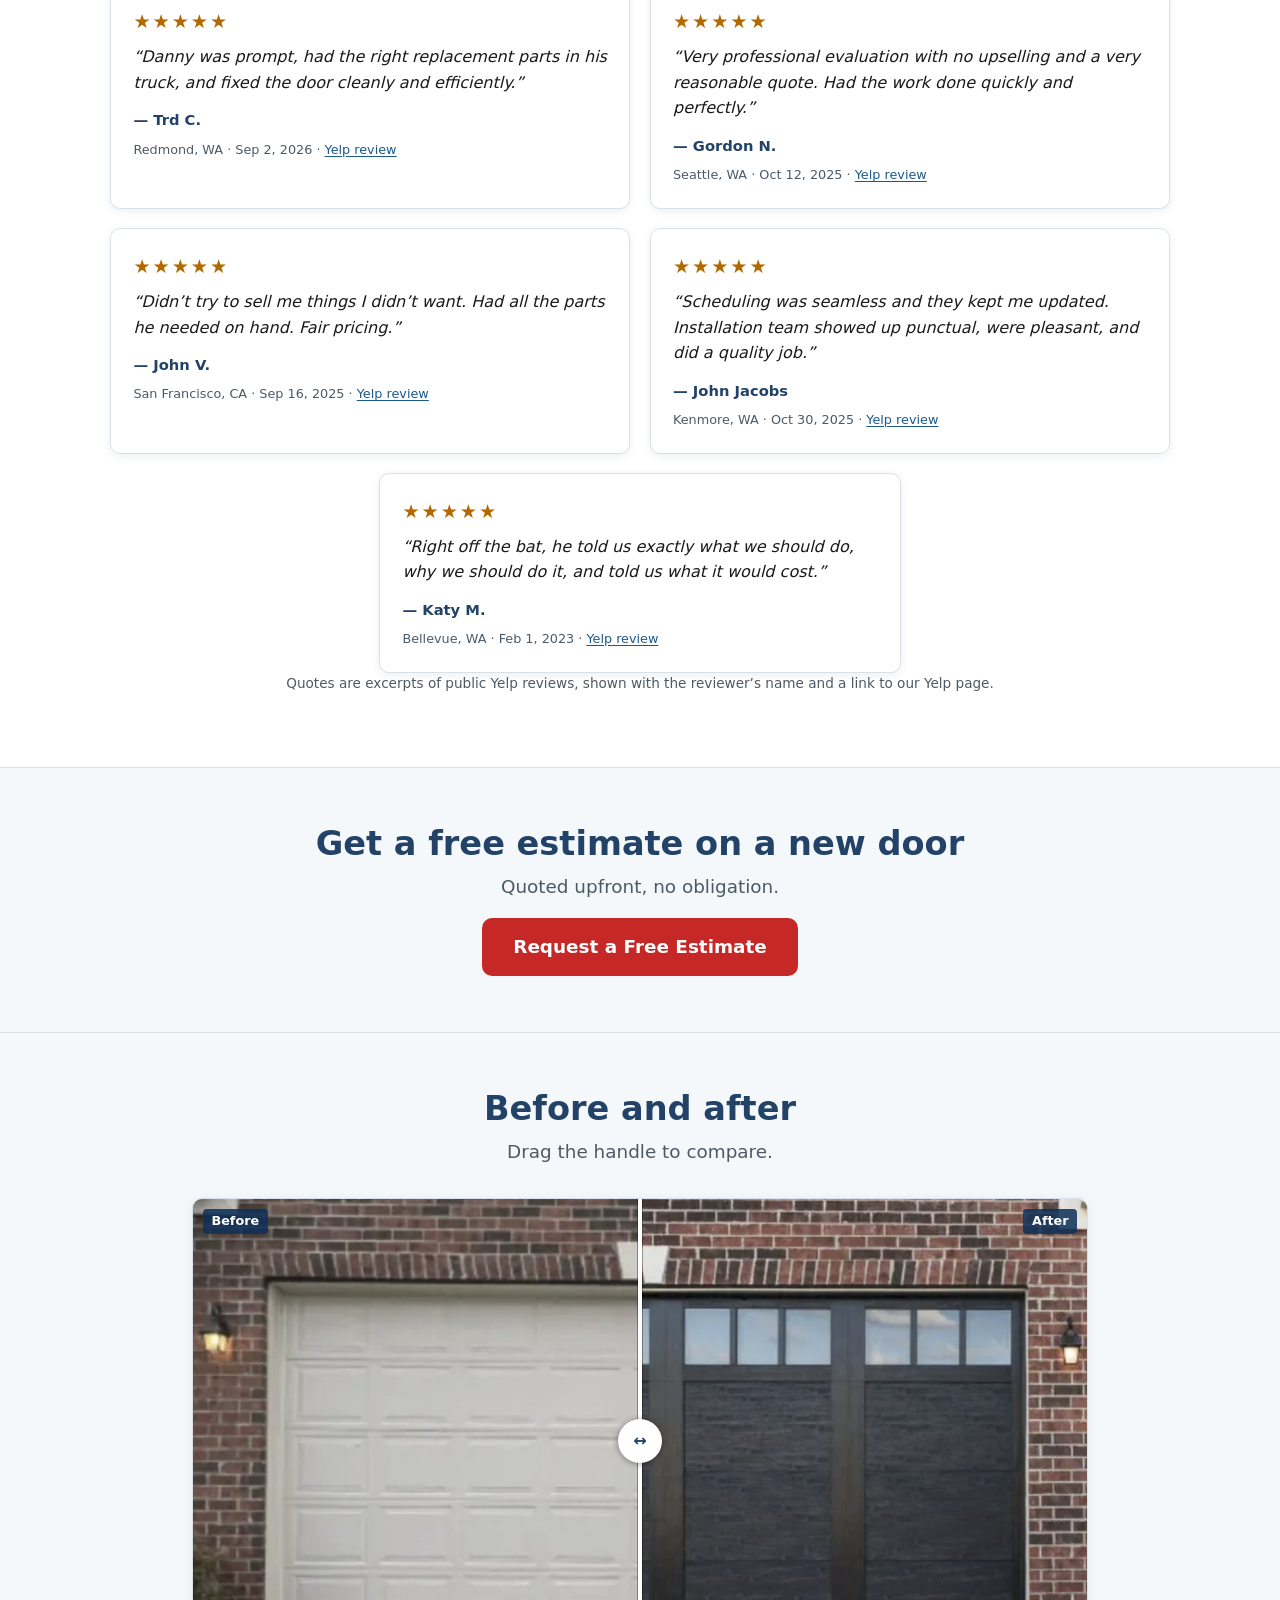
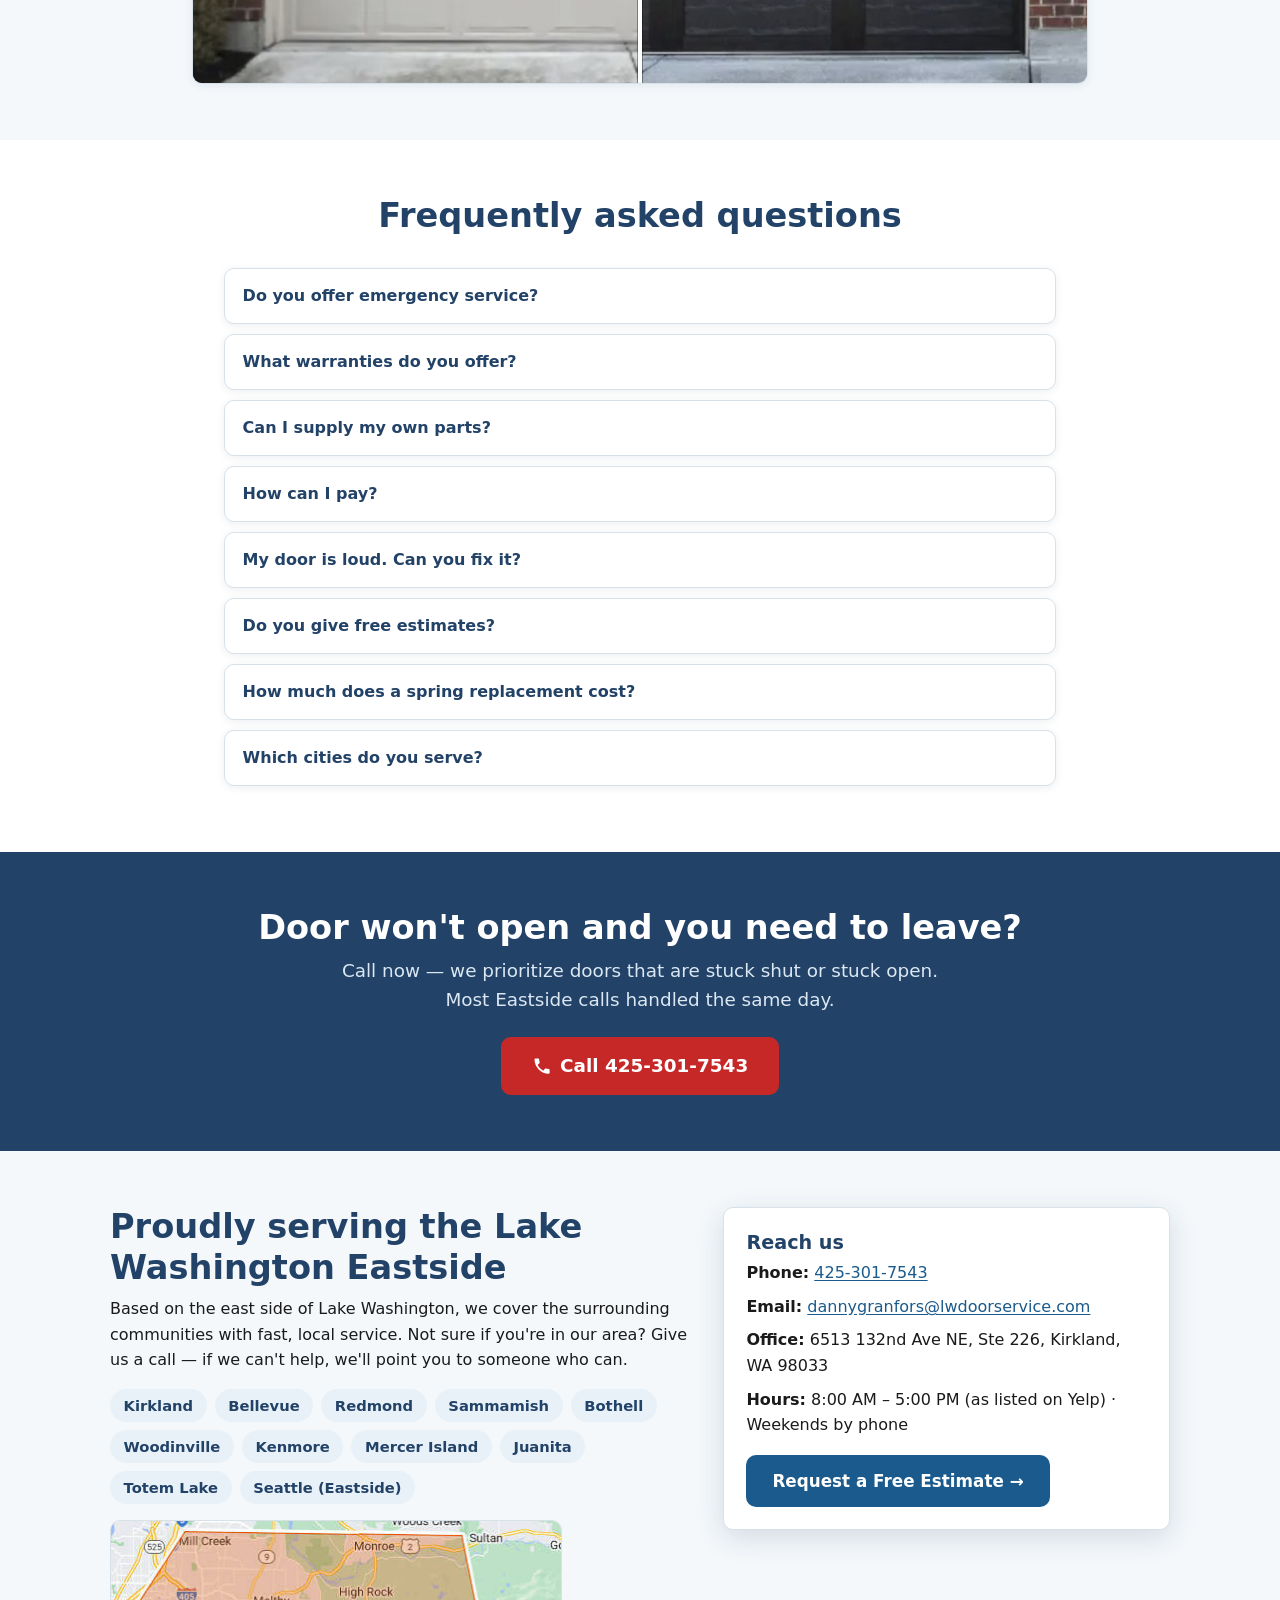
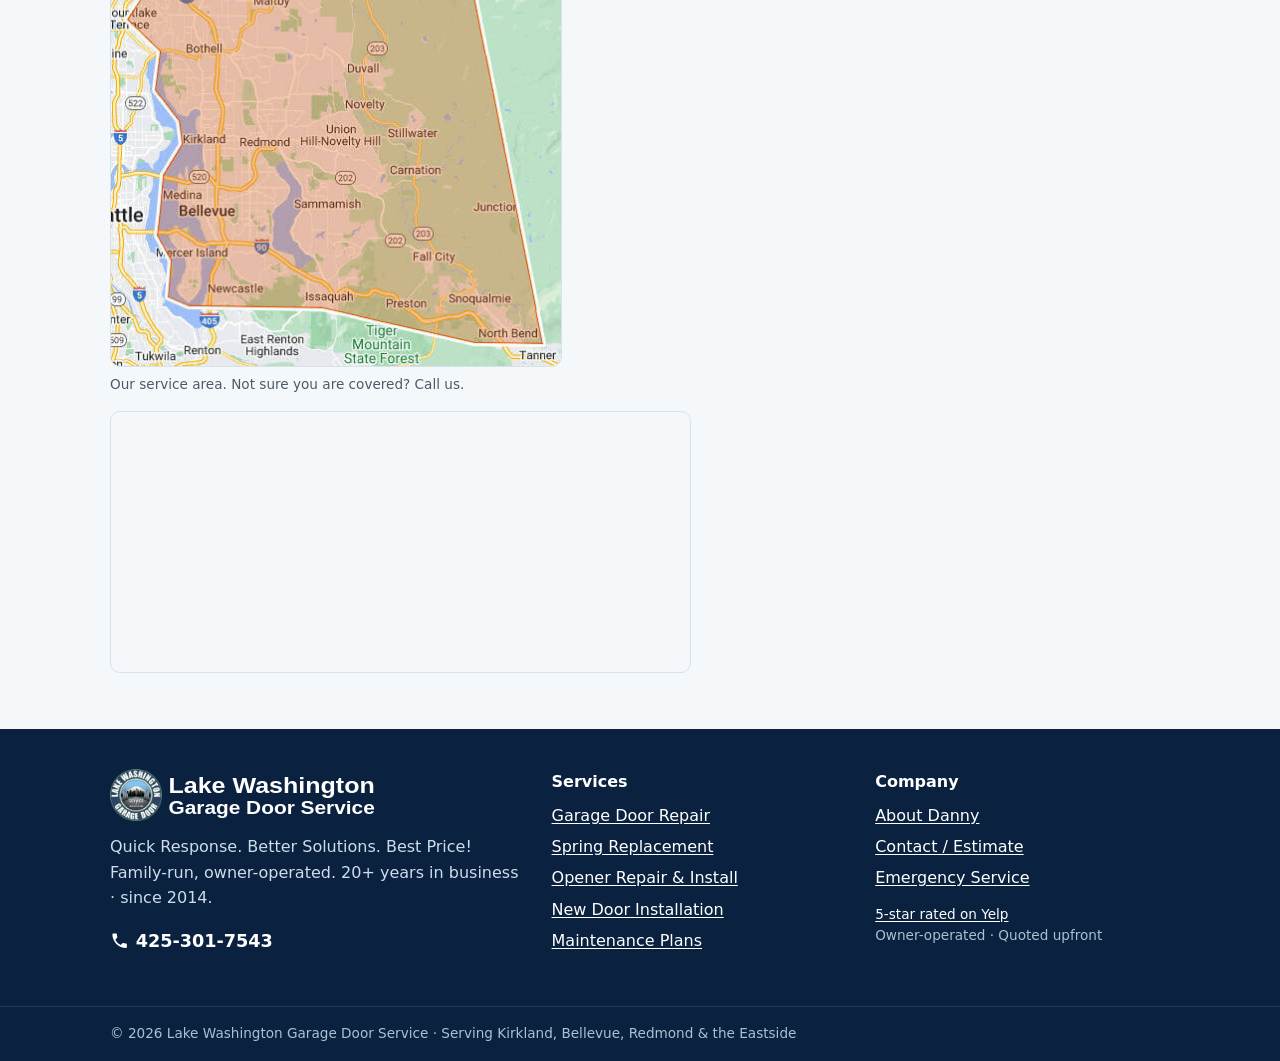
==== commit 50ad7fbf: "Site v7: Danny photo and refined About text; Call label before number in header; contact email set t" ====
--- a/index.html
+++ b/index.html
@@ -23,7 +23,7 @@
   "@type": "GarageDoorService",
   "name": "Lake Washington Garage Door Service",
   "telephone": "+14253017543",
-  "email": "info@LWDoorService.com",
+  "email": "dannygranfors@lwdoorservice.com",
   "url": "https://lwdoorservice.com/",
   "image": "https://lwdoorservice.com/logos/badge.png",
   "priceRange": "$$",
@@ -37,7 +37,7 @@
 <header class="site-header">
   <div class="header-inner">
     <a class="brand" href="index.html" aria-label="Lake Washington Garage Door Service — home"><img src="logos/logo.svg" alt="Lake Washington Garage Door Service" width="330" height="64"></a>
-    <a class="btn btn-emergency header-call" href="tel:+14253017543" aria-label="Call 425-301-7543"><svg class="icon" aria-hidden="true" focusable="false"><use href="icons.svg#phone"/></svg><span class="call-num">425-301-7543</span><span class="call-word">Call</span></a>
+    <a class="btn btn-emergency header-call" href="tel:+14253017543" aria-label="Call 425-301-7543"><svg class="icon" aria-hidden="true" focusable="false"><use href="icons.svg#phone"/></svg><span class="call-word">Call</span> <span class="call-num">425-301-7543</span></a>
     <button class="nav-toggle" type="button" aria-expanded="false" aria-controls="nav"><span>Menu</span></button>
     <nav class="nav" id="nav" aria-label="Main">
       <ul>
@@ -48,7 +48,7 @@
       </ul>
     </nav>
   </div>
-  <div class="topstrip"><div class="strip-inner"><a class="strip-mail" href="mailto:info@LWDoorService.com"><svg class="icon" aria-hidden="true" focusable="false"><use href="icons.svg#mail"/></svg>info@LWDoorService.com</a><span class="strip-years">20+ years in business · since 2014</span></div></div>
+  <div class="topstrip"><div class="strip-inner"><a class="strip-mail" href="mailto:dannygranfors@lwdoorservice.com"><svg class="icon" aria-hidden="true" focusable="false"><use href="icons.svg#mail"/></svg>dannygranfors@lwdoorservice.com</a><span class="strip-years">20+ years in business · since 2014</span></div></div>
 </header>
 <main id="main">
 <section class="hero">
@@ -274,7 +274,7 @@
     <aside class="hero-card" aria-labelledby="reach">
       <h2 id="reach" class="h3">Reach us</h2>
       <p><strong>Phone:</strong> <a href="tel:+14253017543">425-301-7543</a></p>
-      <p><strong>Email:</strong> <a href="mailto:info@LWDoorService.com">info@LWDoorService.com</a></p>
+      <p><strong>Email:</strong> <a href="mailto:dannygranfors@lwdoorservice.com">dannygranfors@lwdoorservice.com</a></p>
       <p><strong>Office:</strong> 6513 132nd Ave NE, Ste 226, Kirkland, WA 98033</p>
       <p><strong>Hours:</strong> 8:00 AM – 5:00 PM (as listed on Yelp) · Weekends by phone</p>
       <a class="btn btn-primary" href="contact.html">Request a Free Estimate →</a>
--- a/styles.css
+++ b/styles.css
@@ -191,7 +191,7 @@
 .brand img { height: 44px; width: auto; max-width: 100%; }
 .header-inner { flex-wrap: nowrap; gap: .5rem; padding-block: .4rem; }
 .header-call { padding: .55rem .9rem; min-height: 44px; white-space: nowrap; margin-left: auto; }
-.call-word { display: none; }
+.call-word { display: inline; margin-right: .3em; }
 .nav-toggle { min-height: 44px; min-width: 44px; }
 .nav li a { min-height: 44px; display: inline-flex; align-items: center; }
 .topstrip { background: var(--navy); color: #fff; font-size: .88rem; }
@@ -219,7 +219,7 @@
   .strip-inner { padding: 0 12px; }
   .strip-years { display: none; }
   .header-call .call-num { display: none; }
-  .header-call .call-word { display: inline; }
+  .header-call .call-word { display: inline; margin-right: 0; }
   .header-call { padding: .5rem .8rem; }
   .nav { order: 5; flex-basis: 100%; }
   .header-inner { flex-wrap: wrap; }
@@ -323,3 +323,6 @@
 .hero-photo { display: block; width: 100%; height: auto; aspect-ratio: 10 / 7; object-fit: cover; border-radius: calc(var(--radius) - 4px); margin: 0 0 1rem; }
 .awards { display: block; width: 100%; max-width: 64rem; height: auto; margin: 0 auto 1rem; border-radius: var(--radius); }
 @media (min-width: 640px) { .reviews > li:last-child:nth-child(odd) { grid-column: 1 / -1; justify-self: center; max-width: calc(50% - .5rem); } }
+
+.owner-figure { margin: 0 0 1rem; text-align: center; }
+.owner-photo { display: block; margin: 0 auto; width: 200px; height: 200px; border-radius: 50%; object-fit: cover; border: 3px solid var(--line); box-shadow: var(--shadow); }
